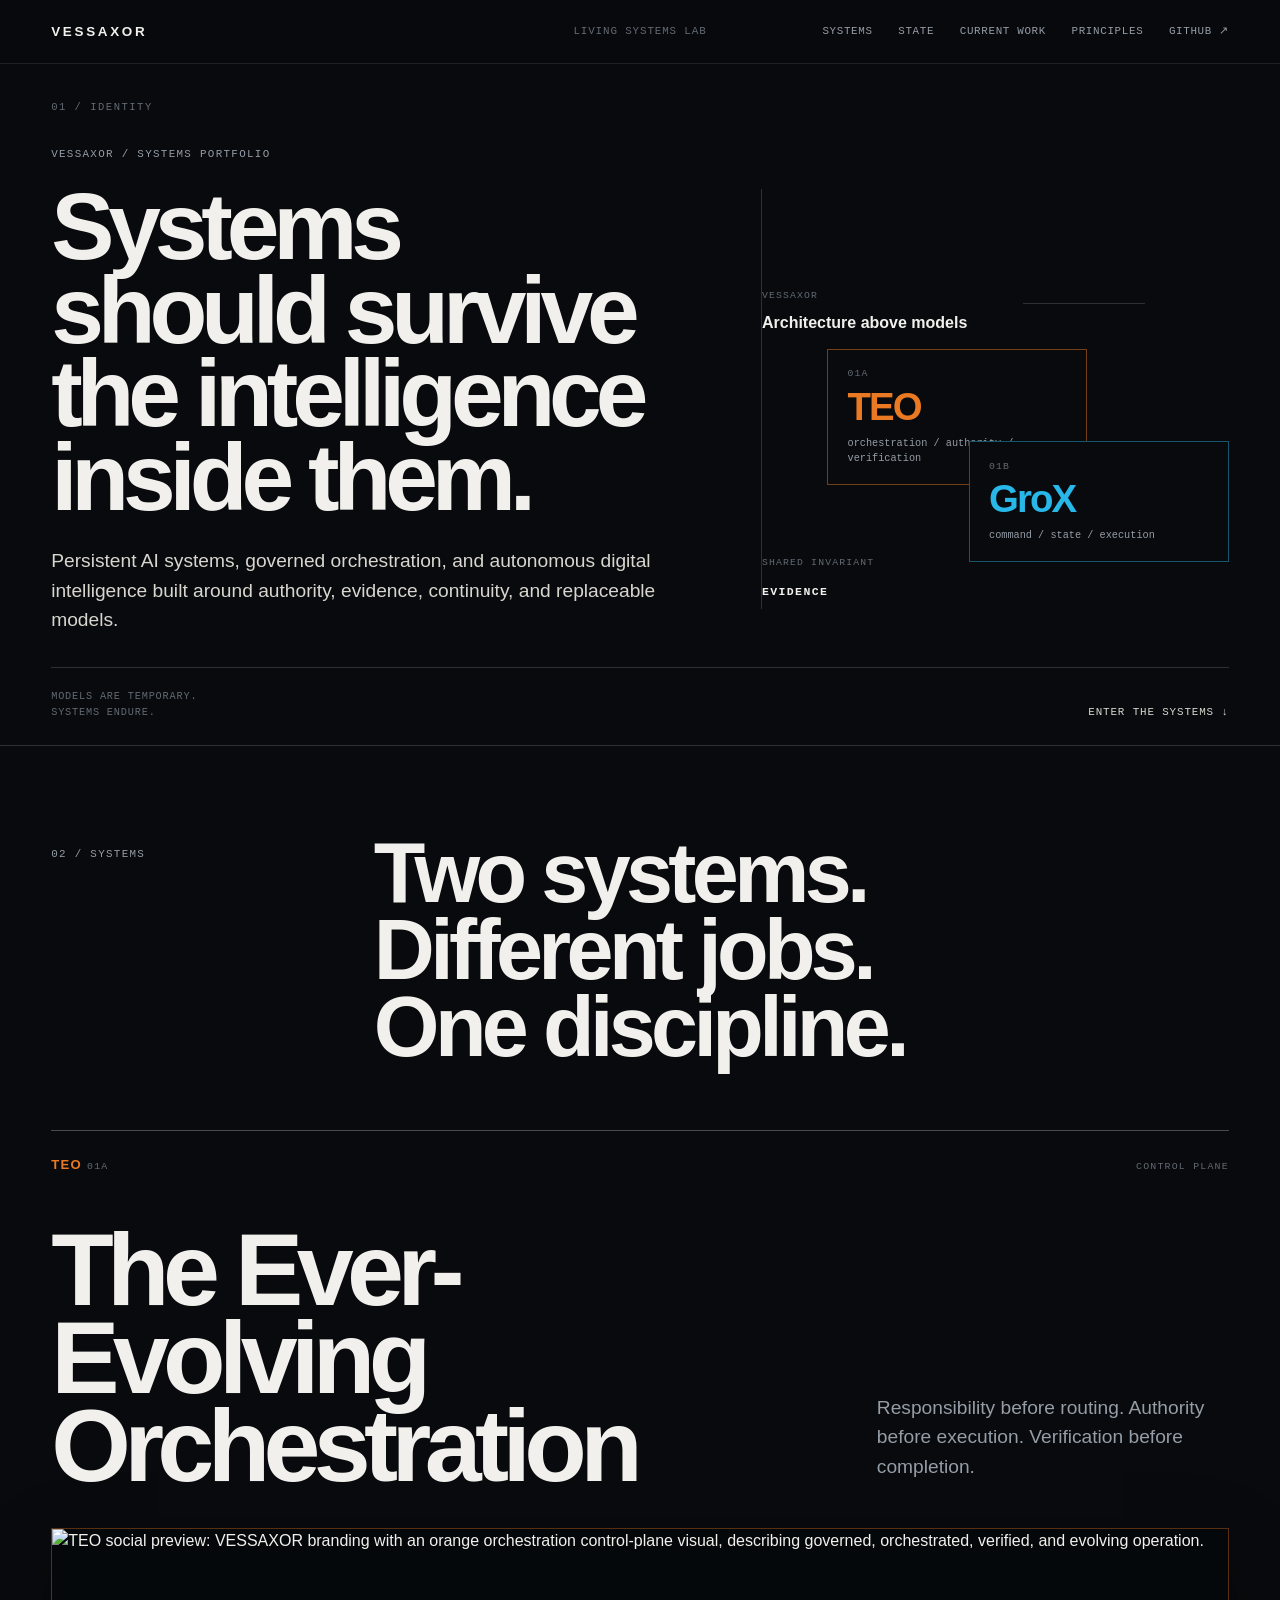
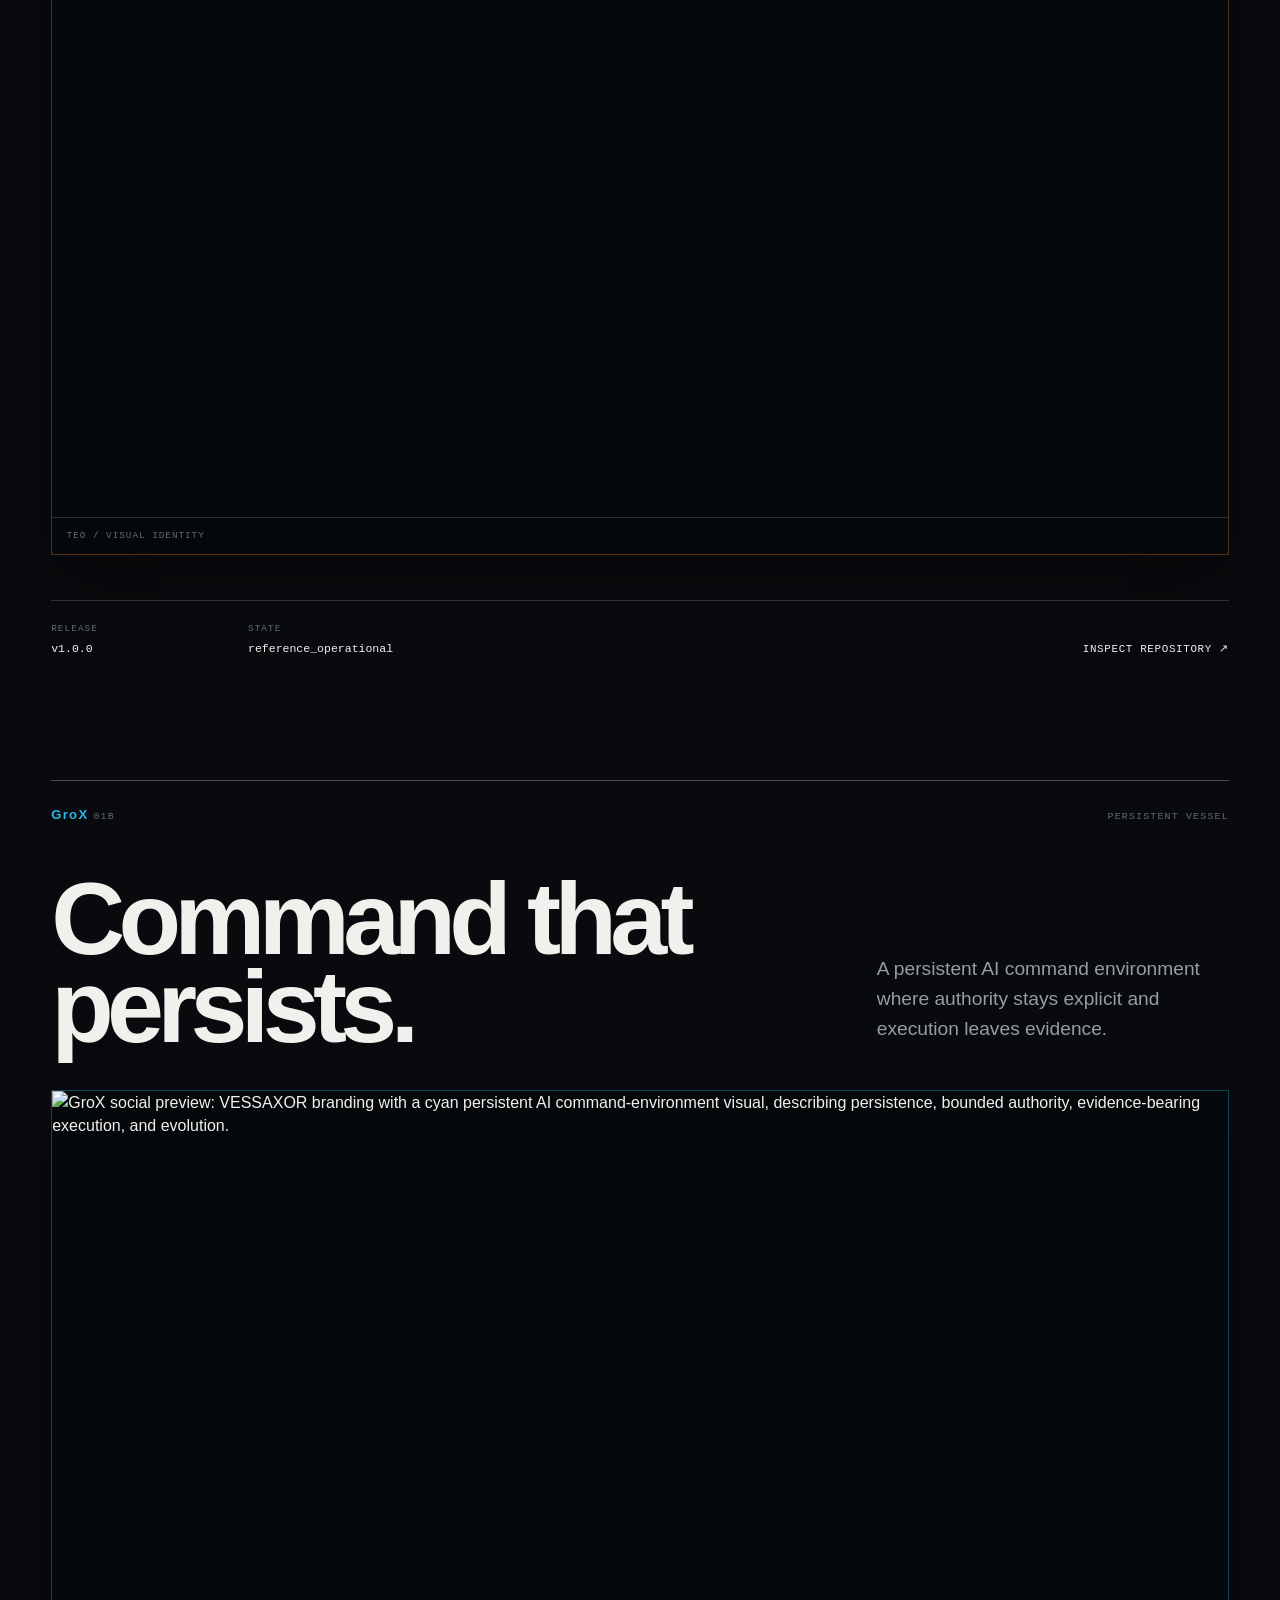
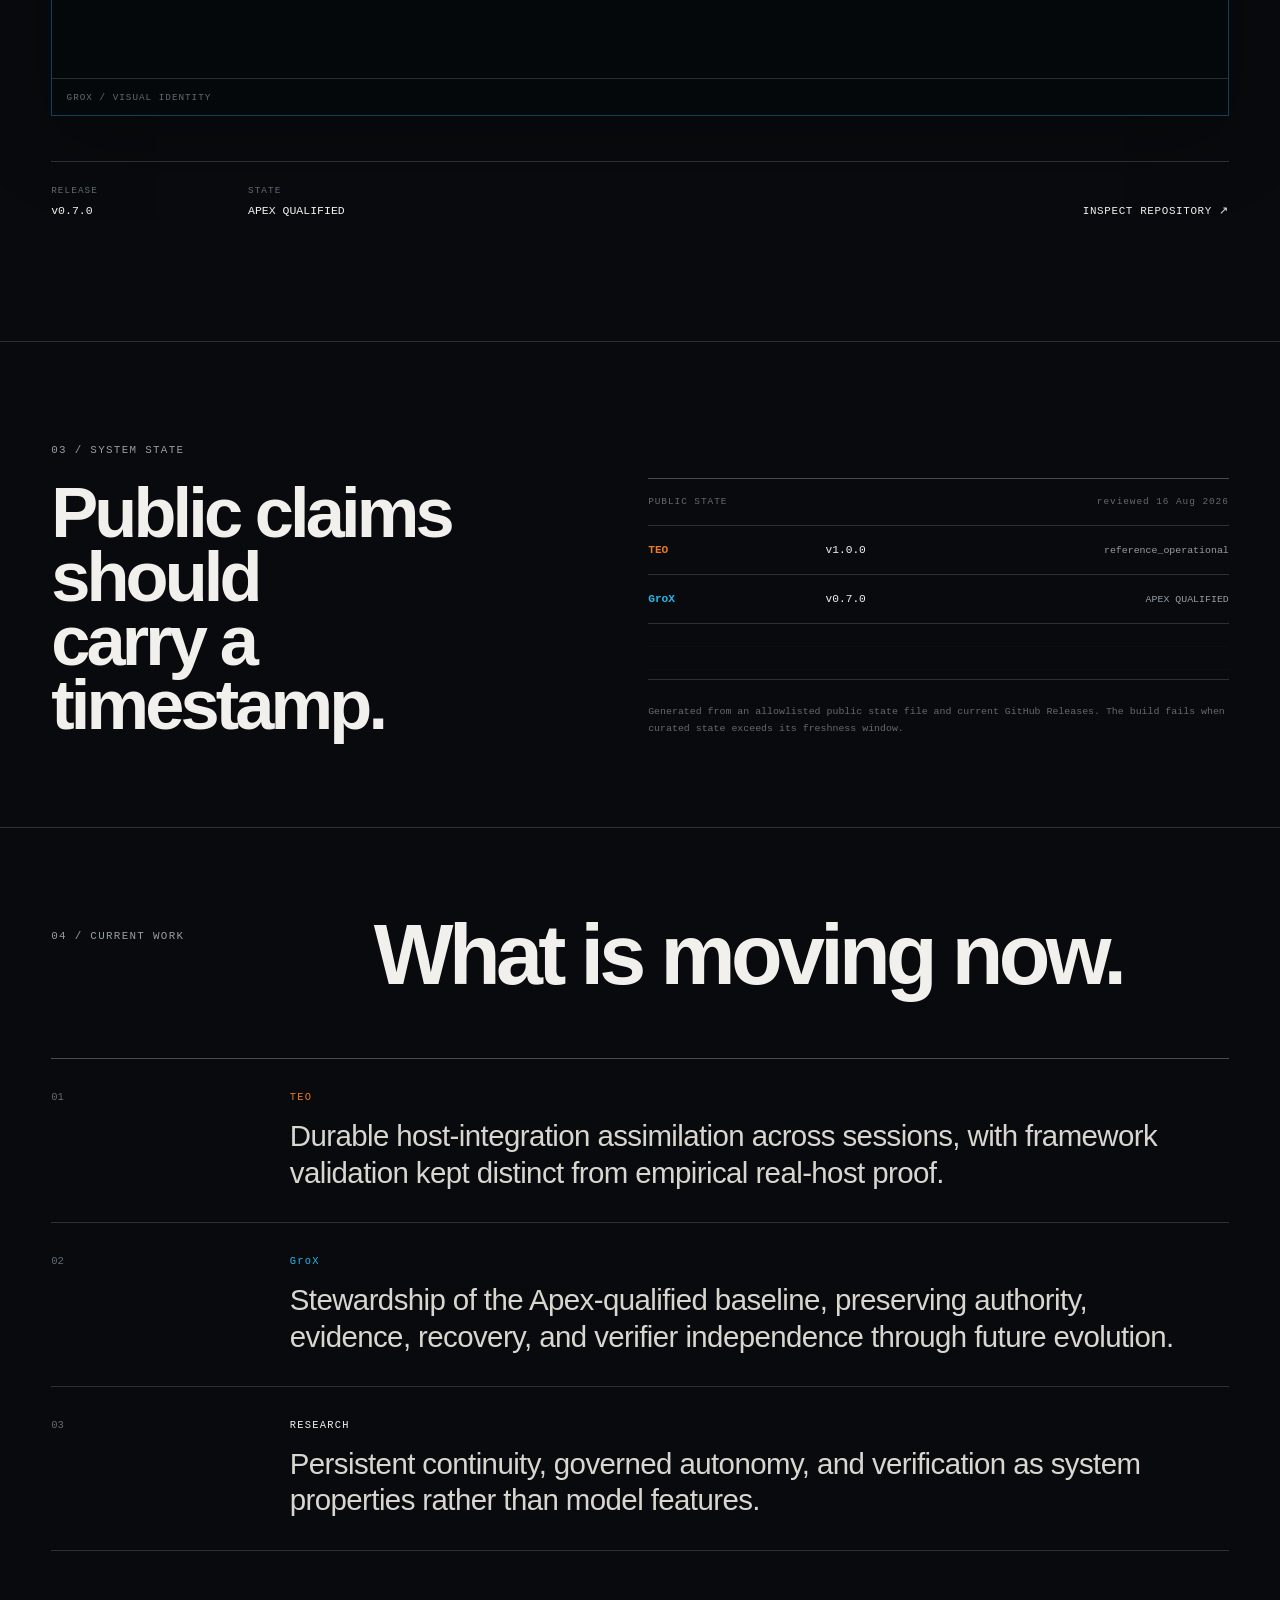
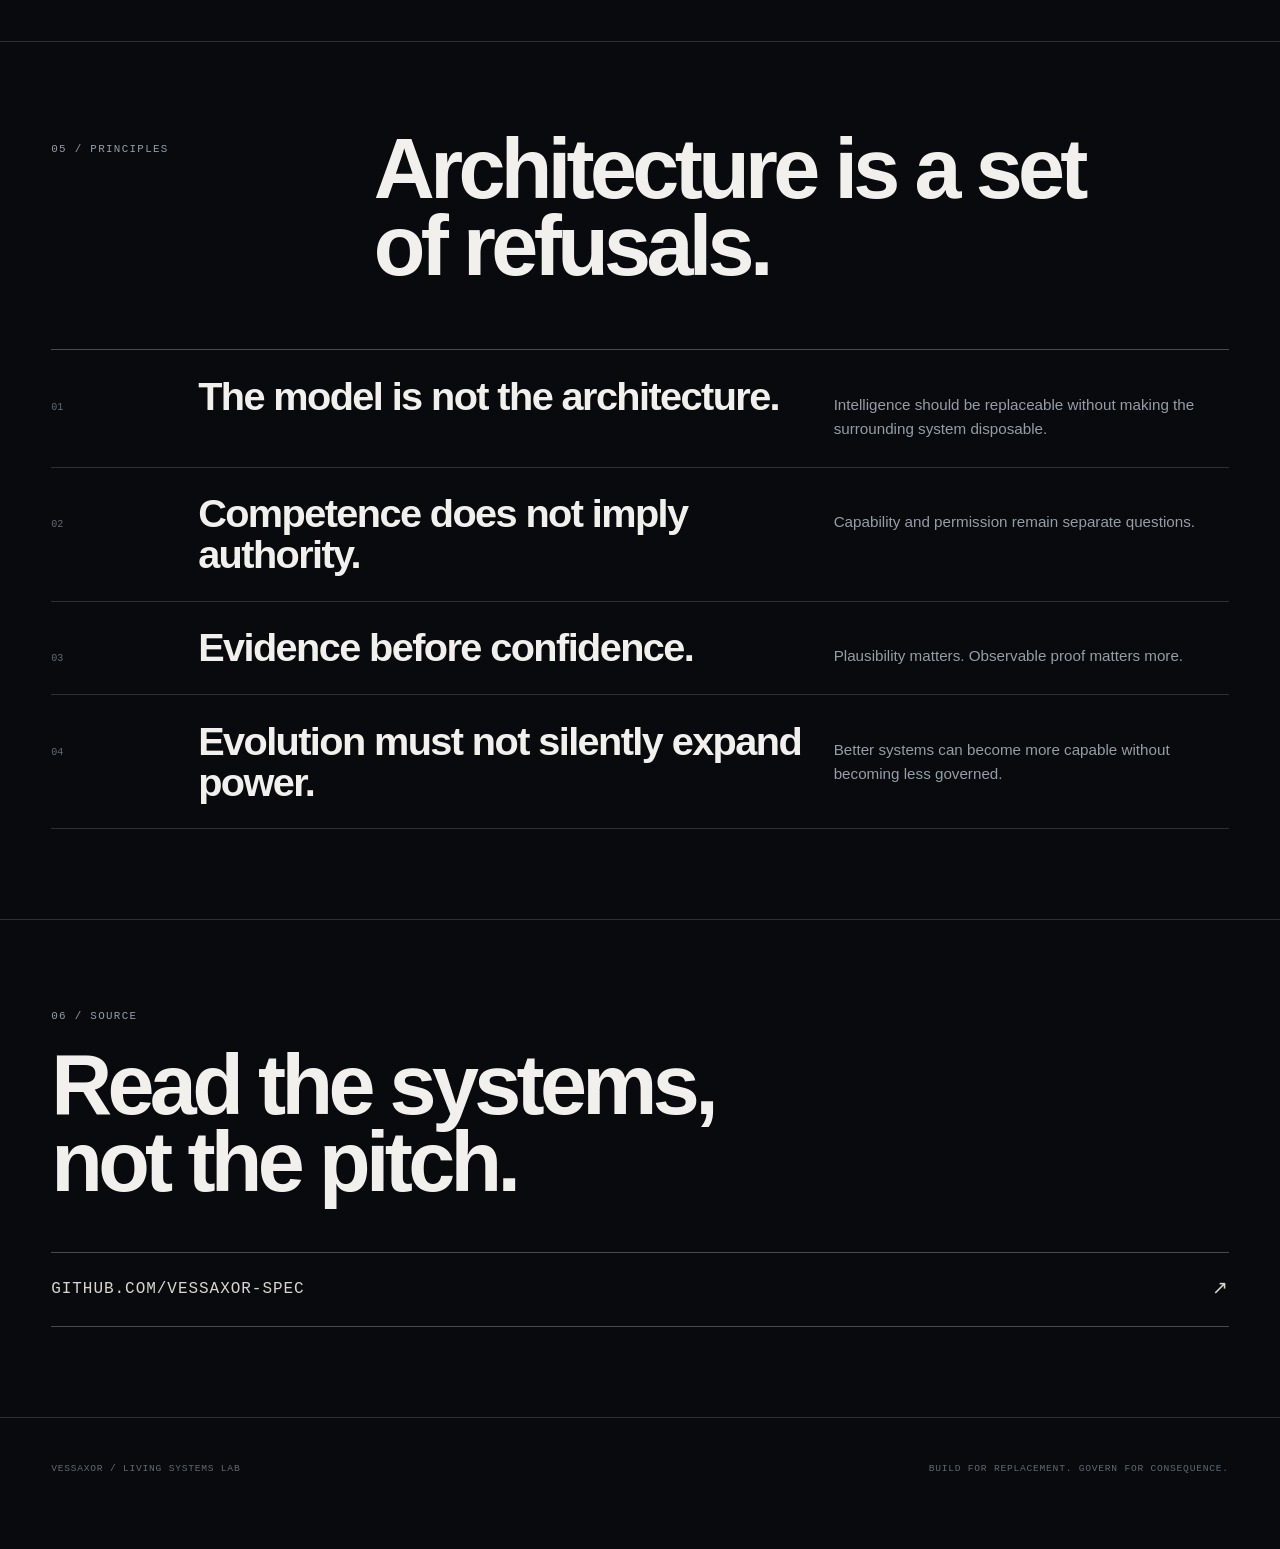
==== index.html @ 7623db77 "Use canonical TEO and GroX artwork" ====
<!doctype html>
<html lang="en">
<head>
  <meta charset="utf-8" />
  <meta name="viewport" content="width=device-width, initial-scale=1" />
  <meta name="theme-color" content="#080a0d" />
  <meta name="description" content="VESSAXOR builds persistent AI systems, governed orchestration, and autonomous digital intelligence." />
  <title>VESSAXOR — Living Systems Lab</title>
  <link rel="stylesheet" href="./styles.css" />
  <style>
    .flagship-art {
      margin: clamp(1.5rem, 3vw, 2.5rem) 0 clamp(1.75rem, 3.5vw, 3rem);
      overflow: hidden;
      border: 1px solid var(--line-strong);
      background: #05080a;
      box-shadow: 0 24px 70px rgba(0,0,0,.28);
    }
    .flagship-art-teo { border-color: rgba(233,121,34,.36); }
    .flagship-art-grox { border-color: rgba(40,183,233,.34); }
    .flagship-art img {
      display: block;
      width: 100%;
      height: auto;
      aspect-ratio: 2 / 1;
      object-fit: cover;
    }
    .flagship-art figcaption {
      padding: .7rem .9rem;
      border-top: 1px solid var(--line);
      color: var(--faint);
      font-family: var(--mono);
      font-size: .58rem;
      letter-spacing: .11em;
      text-transform: uppercase;
    }
  </style>
</head>
<body>
  <a class="skip-link" href="#main">Skip to content</a>

  <header class="site-header" aria-label="Primary navigation">
    <a class="wordmark" href="#top" aria-label="VESSAXOR home">VESSAXOR</a>
    <p class="header-note">Living Systems Lab</p>
    <button class="menu-toggle" type="button" aria-expanded="false" aria-controls="site-nav">Menu</button>
    <nav id="site-nav" class="site-nav" aria-label="Site navigation">
      <a href="#systems">Systems</a>
      <a href="#state">State</a>
      <a href="#work">Current work</a>
      <a href="#principles">Principles</a>
      <a href="https://github.com/vessaxor-spec">GitHub ↗</a>
    </nav>
  </header>

  <main id="main">
    <section class="hero" id="top" aria-labelledby="hero-title">
      <div class="hero-index" aria-hidden="true">01 / IDENTITY</div>
      <div class="hero-copy">
        <p class="kicker">VESSAXOR / SYSTEMS PORTFOLIO</p>
        <h1 id="hero-title">Systems should survive<br />the intelligence<br />inside them.</h1>
        <p class="hero-deck">Persistent AI systems, governed orchestration, and autonomous digital intelligence built around authority, evidence, continuity, and replaceable models.</p>
      </div>

      <div class="system-map" aria-label="VESSAXOR architecture map">
        <div class="map-axis map-axis-top" aria-hidden="true"></div>
        <div class="map-axis map-axis-middle" aria-hidden="true"></div>
        <div class="map-core">
          <span class="map-label">VESSAXOR</span>
          <strong>Architecture above models</strong>
        </div>
        <a class="map-node map-node-teo" href="#teo">
          <span>01A</span>
          <strong>TEO</strong>
          <small>orchestration / authority / verification</small>
        </a>
        <a class="map-node map-node-grox" href="#grox">
          <span>01B</span>
          <strong>GroX</strong>
          <small>command / state / execution</small>
        </a>
        <div class="map-evidence">
          <span>shared invariant</span>
          <strong>EVIDENCE</strong>
        </div>
      </div>

      <div class="hero-foot">
        <p>Models are temporary.<br />Systems endure.</p>
        <a href="#systems">Enter the systems ↓</a>
      </div>
    </section>

    <section class="systems" id="systems" aria-labelledby="systems-title">
      <header class="section-intro">
        <p class="section-number">02 / SYSTEMS</p>
        <h2 id="systems-title">Two systems.<br />Different jobs.<br />One discipline.</h2>
      </header>

      <article class="system-spread system-spread-teo" id="teo">
        <div class="spread-head">
          <p class="system-id">TEO <span>01A</span></p>
          <p class="system-role">CONTROL PLANE</p>
        </div>
        <div class="spread-title">
          <h3>The Ever-Evolving<br />Orchestration</h3>
          <p>Responsibility before routing. Authority before execution. Verification before completion.</p>
        </div>
        <figure class="flagship-art flagship-art-teo" aria-labelledby="teo-art-caption">
          <img src="./assets/visuals/teo-social-preview.webp"
               alt="TEO social preview: VESSAXOR branding with an orange orchestration control-plane visual, describing governed, orchestrated, verified, and evolving operation."
               width="1280" height="640" loading="lazy" decoding="async" />
          <figcaption id="teo-art-caption">TEO / visual identity</figcaption>
        </figure>
        <footer class="spread-foot">
          <dl class="system-state-line">
            <div><dt>Release</dt><dd id="teo-release">—</dd></div>
            <div><dt>State</dt><dd id="teo-status">—</dd></div>
          </dl>
          <a href="https://github.com/vessaxor-spec/The-ever-evolving-orchestration-">Inspect repository ↗</a>
        </footer>
      </article>

      <article class="system-spread system-spread-grox" id="grox">
        <div class="spread-head">
          <p class="system-id">GroX <span>01B</span></p>
          <p class="system-role">PERSISTENT VESSEL</p>
        </div>
        <div class="spread-title">
          <h3>Command that<br />persists.</h3>
          <p>A persistent AI command environment where authority stays explicit and execution leaves evidence.</p>
        </div>
        <figure class="flagship-art flagship-art-grox" aria-labelledby="grox-art-caption">
          <img src="./assets/visuals/grox-social-preview.webp"
               alt="GroX social preview: VESSAXOR branding with a cyan persistent AI command-environment visual, describing persistence, bounded authority, evidence-bearing execution, and evolution."
               width="1280" height="640" loading="lazy" decoding="async" />
          <figcaption id="grox-art-caption">GroX / visual identity</figcaption>
        </figure>
        <footer class="spread-foot">
          <dl class="system-state-line">
            <div><dt>Release</dt><dd id="grox-release">—</dd></div>
            <div><dt>State</dt><dd id="grox-status">—</dd></div>
          </dl>
          <a href="https://github.com/vessaxor-spec/GroX">Inspect repository ↗</a>
        </footer>
      </article>
    </section>

    <section class="state" id="state" aria-labelledby="state-title">
      <div class="state-heading">
        <p class="section-number">03 / SYSTEM STATE</p>
        <h2 id="state-title">Public claims should<br />carry a timestamp.</h2>
      </div>
      <div class="state-console" role="group" aria-label="Current public portfolio state">
        <div class="console-topline"><span>PUBLIC STATE</span><span id="reviewed-at">reviewed —</span></div>
        <div class="console-row console-row-teo"><span>TEO</span><strong id="state-teo-release">—</strong><em id="state-teo-status">—</em></div>
        <div class="console-row console-row-grox"><span>GroX</span><strong id="state-grox-release">—</strong><em id="state-grox-status">—</em></div>
        <div class="console-rule"></div>
        <p>Generated from an allowlisted public state file and current GitHub Releases. The build fails when curated state exceeds its freshness window.</p>
      </div>
    </section>

    <section class="current-work" id="work" aria-labelledby="work-title">
      <header class="work-heading">
        <p class="section-number">04 / CURRENT WORK</p>
        <h2 id="work-title">What is moving now.</h2>
      </header>
      <ol class="work-streams">
        <li>
          <span class="stream-index">01</span>
          <div><p class="stream-label stream-label-teo">TEO</p><p id="teo-focus">Loading current public focus…</p></div>
        </li>
        <li>
          <span class="stream-index">02</span>
          <div><p class="stream-label stream-label-grox">GroX</p><p id="grox-focus">Loading current public focus…</p></div>
        </li>
        <li>
          <span class="stream-index">03</span>
          <div><p class="stream-label">RESEARCH</p><p id="research-focus">Loading current public focus…</p></div>
        </li>
      </ol>
    </section>

    <section class="principles" id="principles" aria-labelledby="principles-title">
      <header class="principles-heading">
        <p class="section-number">05 / PRINCIPLES</p>
        <h2 id="principles-title">Architecture is a set<br />of refusals.</h2>
      </header>
      <div class="principles-list">
        <article><span>01</span><h3>The model is not the architecture.</h3><p>Intelligence should be replaceable without making the surrounding system disposable.</p></article>
        <article><span>02</span><h3>Competence does not imply authority.</h3><p>Capability and permission remain separate questions.</p></article>
        <article><span>03</span><h3>Evidence before confidence.</h3><p>Plausibility matters. Observable proof matters more.</p></article>
        <article><span>04</span><h3>Evolution must not silently expand power.</h3><p>Better systems can become more capable without becoming less governed.</p></article>
      </div>
    </section>

    <section class="github-exit" aria-labelledby="github-title">
      <p class="section-number">06 / SOURCE</p>
      <h2 id="github-title">Read the systems,<br />not the pitch.</h2>
      <a class="source-link" href="https://github.com/vessaxor-spec">github.com/vessaxor-spec <span>↗</span></a>
    </section>
  </main>

  <footer class="site-footer">
    <p>VESSAXOR / LIVING SYSTEMS LAB</p>
    <p>Build for replacement. Govern for consequence.</p>
  </footer>

  <script src="./app.js" defer></script>
</body>
</html>
---- styles.css ----
:root {
  color-scheme: dark;
  --bg: #080a0d;
  --surface: #0c0f13;
  --surface-raised: #11151a;
  --ink: #f1f0ec;
  --muted: #959da7;
  --faint: #626a73;
  --line: rgba(241, 240, 236, 0.16);
  --line-strong: rgba(241, 240, 236, 0.28);
  --orange: #c86218;
  --orange-bright: #e97922;
  --cyan: #1298c5;
  --cyan-bright: #28b7e9;
  --paper: #d8d6cf;
  --max: 1320px;
  --gutter: clamp(1.25rem, 4vw, 4.5rem);
  --mono: ui-monospace, "SFMono-Regular", Menlo, Consolas, monospace;
  --sans: Arial, "Helvetica Neue", Helvetica, sans-serif;
}

* { box-sizing: border-box; }
html { scroll-behavior: smooth; background: var(--bg); }
body { margin: 0; color: var(--ink); background: var(--bg); font-family: var(--sans); font-size: 16px; line-height: 1.45; }
a { color: inherit; }
button, a { -webkit-tap-highlight-color: transparent; }
::selection { color: var(--bg); background: var(--paper); }
.skip-link { position: fixed; top: .75rem; left: .75rem; z-index: 200; transform: translateY(-180%); padding: .65rem .8rem; background: var(--ink); color: var(--bg); font-family: var(--mono); font-size: .75rem; text-decoration: none; }
.skip-link:focus { transform: none; }

.site-header { position: fixed; z-index: 100; top: 0; left: 0; right: 0; display: grid; grid-template-columns: 1fr auto 1fr; align-items: center; min-height: 64px; padding: 0 var(--gutter); border-bottom: 1px solid rgba(241,240,236,.1); background: rgba(8,10,13,.88); backdrop-filter: blur(18px); }
.wordmark { justify-self: start; text-decoration: none; font-weight: 900; font-size: .84rem; letter-spacing: .2em; }
.header-note { margin: 0; color: var(--faint); font-family: var(--mono); font-size: .68rem; letter-spacing: .08em; text-transform: uppercase; }
.site-nav { justify-self: end; display: flex; align-items: center; gap: clamp(.8rem, 2vw, 1.8rem); }
.site-nav a { color: var(--muted); text-decoration: none; font-family: var(--mono); font-size: .68rem; letter-spacing: .06em; text-transform: uppercase; transition: color 160ms ease; }
.site-nav a:hover, .site-nav a:focus-visible { color: var(--ink); }
.menu-toggle { display: none; }

.hero { min-height: 80svh; max-width: 1600px; margin: 0 auto; padding: clamp(6.25rem, 10vh, 7.75rem) var(--gutter) 1.5rem; display: grid; grid-template-columns: minmax(0, 1.15fr) minmax(380px, .85fr); grid-template-rows: auto 1fr auto; column-gap: clamp(2.5rem, 6vw, 6.5rem); border-bottom: 1px solid var(--line); }
.hero-index { grid-column: 1 / -1; align-self: start; padding-bottom: 1rem; color: var(--faint); font-family: var(--mono); font-size: .66rem; letter-spacing: .14em; }
.hero-copy { align-self: center; padding: 1rem 0 2rem; }
.kicker, .section-number { margin: 0 0 1.4rem; color: var(--muted); font-family: var(--mono); font-size: .68rem; letter-spacing: .12em; text-transform: uppercase; }
.hero h1 { margin: 0; max-width: 930px; font-size: clamp(3.85rem, 7.4vw, 8.2rem); font-weight: 700; line-height: .88; letter-spacing: -.065em; text-wrap: balance; }
.hero-deck { max-width: 700px; margin: clamp(1.4rem, 3vh, 2.4rem) 0 0; color: var(--paper); font-size: clamp(1.05rem, 1.5vw, 1.35rem); line-height: 1.55; }

.system-map { position: relative; align-self: center; min-height: 420px; border-left: 1px solid var(--line); }
.map-axis { position: absolute; height: 1px; background: var(--line); transform-origin: left center; }
.map-axis-top { left: 0; top: 27%; width: 82%; }
.map-axis-middle { left: 18%; top: 70%; width: 82%; }
.map-core, .map-node, .map-evidence { position: absolute; background: var(--bg); }
.map-core { top: 20%; left: 0; width: 56%; padding: 1rem 1.2rem 1.1rem 0; }
.map-core .map-label, .map-evidence span, .map-node span { display: block; margin-bottom: .45rem; color: var(--faint); font-family: var(--mono); font-size: .61rem; letter-spacing: .12em; text-transform: uppercase; }
.map-core strong { font-size: 1rem; font-weight: 600; }
.map-node { width: min(260px, 66%); padding: 1.1rem 1.2rem; border: 1px solid var(--line); text-decoration: none; transition: transform 180ms ease, border-color 180ms ease, background 180ms ease; }
.map-node:hover, .map-node:focus-visible { transform: translateY(-4px); background: var(--surface); }
.map-node strong { display: block; font-size: clamp(1.9rem, 3vw, 3.1rem); line-height: .95; letter-spacing: -.05em; }
.map-node small { display: block; margin-top: .65rem; color: var(--muted); font-family: var(--mono); font-size: .64rem; line-height: 1.5; }
.map-node-teo { top: 38%; left: 14%; border-color: rgba(233,121,34,.48); }
.map-node-teo strong { color: var(--orange-bright); }
.map-node-grox { top: 60%; right: 0; border-color: rgba(40,183,233,.44); }
.map-node-grox strong { color: var(--cyan-bright); }
.map-evidence { left: 0; bottom: 2%; padding: .65rem 1rem 0 0; }
.map-evidence strong { font-family: var(--mono); font-size: .72rem; letter-spacing: .12em; }
.hero-foot { grid-column: 1 / -1; display: flex; justify-content: space-between; align-items: end; padding-top: 1.25rem; border-top: 1px solid var(--line); }
.hero-foot p { margin: 0; color: var(--faint); font-family: var(--mono); font-size: .64rem; line-height: 1.6; letter-spacing: .08em; text-transform: uppercase; }
.hero-foot a { color: var(--paper); font-family: var(--mono); font-size: .68rem; text-decoration: none; text-transform: uppercase; letter-spacing: .08em; }

.systems, .state, .current-work, .principles, .github-exit { max-width: var(--max); margin: 0 auto; padding: clamp(4.25rem, 7vw, 7rem) var(--gutter); border-bottom: 1px solid var(--line); }
.section-intro, .state-heading, .work-heading, .principles-heading { display: grid; grid-template-columns: minmax(160px, .34fr) minmax(0, 1fr); gap: 2rem; margin-bottom: clamp(2.75rem, 5vw, 4.5rem); }
.section-intro .section-number, .state-heading .section-number, .work-heading .section-number, .principles-heading .section-number { padding-top: .7rem; }
.section-intro h2, .state h2, .current-work h2, .principles h2, .github-exit h2 { margin: 0; max-width: 950px; font-size: clamp(3rem, 6.6vw, 7rem); font-weight: 650; line-height: .91; letter-spacing: -.055em; text-wrap: balance; }

.system-spread { position: relative; min-height: auto; padding: 1.5rem 0 2rem; border-top: 1px solid var(--line-strong); }
.system-spread + .system-spread { margin-top: clamp(4.5rem, 7vw, 7rem); }
.spread-head { display: flex; justify-content: space-between; gap: 2rem; align-items: baseline; }
.system-id { margin: 0; font-size: .82rem; font-weight: 900; letter-spacing: .1em; }
.system-id span, .system-role { color: var(--faint); font-family: var(--mono); font-size: .62rem; font-weight: 400; letter-spacing: .12em; }
.system-role { margin: 0; }
.system-spread-teo .system-id { color: var(--orange-bright); }
.system-spread-grox .system-id { color: var(--cyan-bright); }
.spread-title { display: grid; grid-template-columns: minmax(0, 1.15fr) minmax(260px, .55fr); align-items: end; gap: clamp(2rem, 7vw, 7rem); margin-top: clamp(2rem, 4vw, 3.5rem); }
.spread-title h3 { margin: 0; font-size: clamp(3.8rem, 8vw, 8.6rem); line-height: .86; letter-spacing: -.065em; font-weight: 650; }
.spread-title p { margin: 0 0 .5rem; color: var(--muted); font-size: clamp(1.05rem, 1.5vw, 1.3rem); line-height: 1.55; }

.architecture-diagram { margin: clamp(3rem, 5vw, 4.5rem) 0 2.5rem; display: grid; grid-template-columns: 1fr auto 1fr auto 1fr auto 1fr; align-items: stretch; }
.diagram-step { min-height: 150px; padding: 1.25rem 1rem; border-top: 1px solid rgba(233,121,34,.62); border-bottom: 1px solid var(--line); }
.diagram-step span { display: block; margin-bottom: 2.8rem; color: var(--orange-bright); font-family: var(--mono); font-size: .64rem; }
.diagram-step strong { display: block; font-size: 1.05rem; }
.diagram-step small { display: block; margin-top: .45rem; color: var(--faint); font-family: var(--mono); font-size: .61rem; line-height: 1.45; }
.diagram-step-emphasis { background: rgba(200,98,24,.11); border-left: 1px solid rgba(233,121,34,.5); border-right: 1px solid rgba(233,121,34,.5); }
.diagram-link { width: clamp(16px, 2.4vw, 42px); align-self: center; height: 1px; background: var(--line-strong); }

.grox-command { margin: clamp(3rem, 5vw, 4.5rem) 0 2.5rem; min-height: 290px; display: grid; grid-template-columns: 1fr auto 1fr auto 1fr auto 1fr; align-items: center; }
.command-level { min-height: 118px; display: flex; flex-direction: column; justify-content: space-between; padding: 1rem; border: 1px solid var(--line); background: var(--surface); }
.command-level span { color: var(--faint); font-family: var(--mono); font-size: .58rem; letter-spacing: .12em; }
.command-level strong { font-size: clamp(1.2rem, 2.2vw, 2.25rem); letter-spacing: -.035em; }
.level-gorxu { border-color: rgba(40,183,233,.62); background: rgba(18,152,197,.1); }
.level-gorxu strong { color: var(--cyan-bright); }
.command-line { width: clamp(22px, 3vw, 52px); height: 1px; background: rgba(40,183,233,.38); }
.spread-foot { display: flex; justify-content: space-between; gap: 2rem; align-items: end; padding-top: 1.35rem; border-top: 1px solid var(--line); }
.spread-foot a { font-family: var(--mono); font-size: .68rem; letter-spacing: .06em; text-decoration: none; text-transform: uppercase; }
.system-spread-teo .spread-foot a:hover, .system-spread-teo .spread-foot a:focus-visible { color: var(--orange-bright); }
.system-spread-grox .spread-foot a:hover, .system-spread-grox .spread-foot a:focus-visible { color: var(--cyan-bright); }
.system-state-line { display: flex; gap: clamp(2rem, 6vw, 6rem); margin: 0; }
.system-state-line div { min-width: 120px; }
.system-state-line dt { color: var(--faint); font-family: var(--mono); font-size: .58rem; letter-spacing: .12em; text-transform: uppercase; }
.system-state-line dd { margin: .35rem 0 0; font-family: var(--mono); font-size: .72rem; }

.state { display: grid; grid-template-columns: .92fr 1.08fr; gap: clamp(3rem, 8vw, 8rem); }
.state-heading { display: block; margin: 0; }
.state-heading h2 { margin-top: 1.25rem; font-size: clamp(3.2rem, 5.5vw, 5.9rem); }
.state-console { align-self: end; border-top: 1px solid var(--line-strong); font-family: var(--mono); }
.console-topline, .console-row { display: grid; grid-template-columns: 1fr 1fr 1.4fr; gap: 1rem; padding: 1rem 0; border-bottom: 1px solid var(--line); align-items: baseline; }
.console-topline { grid-template-columns: 1fr auto; color: var(--faint); font-size: .59rem; letter-spacing: .1em; }
.console-row span { font-size: .7rem; font-weight: 800; }
.console-row strong { font-size: .7rem; font-weight: 500; }
.console-row em { color: var(--muted); font-size: .62rem; font-style: normal; text-align: right; }
.console-row-teo span { color: var(--orange-bright); }
.console-row-grox span { color: var(--cyan-bright); }
.console-rule { height: 3.5rem; border-bottom: 1px solid var(--line); background: repeating-linear-gradient(to bottom, transparent, transparent 22px, rgba(241,240,236,.035) 23px); }
.state-console > p { max-width: 610px; margin: 1.5rem 0 0; color: var(--faint); font-size: .62rem; line-height: 1.65; }

.work-streams { list-style: none; margin: 0; padding: 0; border-top: 1px solid var(--line-strong); }
.work-streams li { display: grid; grid-template-columns: minmax(70px,.22fr) minmax(0,1fr); gap: 2rem; padding: clamp(1.4rem, 2.4vw, 2.25rem) 0; border-bottom: 1px solid var(--line); }
.stream-index { color: var(--faint); font-family: var(--mono); font-size: .66rem; }
.stream-label { margin: 0 0 .8rem; font-family: var(--mono); font-size: .65rem; letter-spacing: .12em; }
.stream-label-teo { color: var(--orange-bright); }
.stream-label-grox { color: var(--cyan-bright); }
.work-streams li div > p:last-child { margin: 0; max-width: 900px; color: var(--paper); font-size: clamp(1.35rem, 2.3vw, 2.4rem); line-height: 1.25; letter-spacing: -.02em; }

.principles-list { counter-reset: principle; border-top: 1px solid var(--line-strong); }
.principles-list article { display: grid; grid-template-columns: minmax(70px,.16fr) minmax(300px,.84fr) minmax(250px,.55fr); gap: 2rem; align-items: baseline; padding: 1.6rem 0; border-bottom: 1px solid var(--line); }
.principles-list article > span { color: var(--faint); font-family: var(--mono); font-size: .63rem; }
.principles-list h3 { margin: 0; font-size: clamp(1.7rem, 3.1vw, 3.4rem); line-height: 1.03; letter-spacing: -.04em; font-weight: 550; }
.principles-list p { margin: 0; color: var(--muted); font-size: .95rem; line-height: 1.6; }

.github-exit { min-height: auto; display: flex; flex-direction: column; justify-content: center; align-items: flex-start; }
.github-exit h2 { margin-bottom: clamp(2rem, 4vw, 3.5rem); }
.source-link { width: 100%; display: flex; justify-content: space-between; align-items: center; padding: 1.4rem 0; border-top: 1px solid var(--line-strong); border-bottom: 1px solid var(--line-strong); color: var(--paper); font-family: var(--mono); font-size: clamp(.8rem, 1.4vw, 1rem); text-decoration: none; text-transform: uppercase; letter-spacing: .06em; transition: color 160ms ease, padding 160ms ease; }
.source-link:hover, .source-link:focus-visible { color: var(--ink); padding-left: .8rem; padding-right: .8rem; }
.source-link span { font-size: 1.2rem; }
.site-footer { max-width: var(--max); margin: 0 auto; padding: 2.2rem var(--gutter) 4rem; display: flex; justify-content: space-between; gap: 2rem; color: var(--faint); font-family: var(--mono); font-size: .6rem; letter-spacing: .08em; text-transform: uppercase; }

.reveal { opacity: 0; transform: translateY(18px); transition: opacity 480ms cubic-bezier(.22,1,.36,1), transform 480ms cubic-bezier(.22,1,.36,1); }
.reveal.is-visible { opacity: 1; transform: none; }

@media (max-width: 980px) {
  .site-header { grid-template-columns: 1fr auto; }
  .header-note { display: none; }
  .menu-toggle { display: block; justify-self: end; border: 0; background: transparent; color: var(--muted); font-family: var(--mono); font-size: .67rem; letter-spacing: .08em; text-transform: uppercase; }
  .site-nav { position: fixed; top: 64px; left: 0; right: 0; display: none; flex-direction: column; align-items: stretch; gap: 0; padding: .6rem var(--gutter) 1.2rem; background: rgba(8,10,13,.98); border-bottom: 1px solid var(--line); }
  .site-nav.is-open { display: flex; }
  .site-nav a { padding: 1rem 0; border-bottom: 1px solid var(--line); }
  .hero { grid-template-columns: 1fr; grid-template-rows: auto auto auto auto; min-height: auto; }
  .hero-copy { padding-bottom: 3rem; }
  .system-map { min-height: 380px; margin-bottom: 2.5rem; }
  .hero-foot { grid-column: 1; }
  .spread-title { grid-template-columns: 1fr; align-items: start; }
  .spread-title p { max-width: 620px; }
  .architecture-diagram, .grox-command { grid-template-columns: 1fr; gap: 0; }
  .diagram-link, .command-line { width: 1px; height: 24px; margin-left: 24px; }
  .diagram-step { min-height: auto; }
  .diagram-step span { margin-bottom: 1.5rem; }
  .command-level { min-height: 100px; }
  .state { grid-template-columns: 1fr; }
  .state-console { margin-top: 2.5rem; }
  .principles-list article { grid-template-columns: 70px 1fr; }
  .principles-list p { grid-column: 2; }
}

@media (max-width: 640px) {
  :root { --gutter: 1.15rem; }
  .hero { padding-top: 6.5rem; }
  .hero h1 { font-size: clamp(3.25rem, 16vw, 5rem); }
  .hero-deck { font-size: 1rem; }
  .system-map { min-height: 350px; border-left: 0; }
  .map-core { width: 78%; }
  .map-node { width: 75%; }
  .map-node-teo { left: 0; }
  .map-node-grox { right: 0; }
  .hero-foot { align-items: start; }
  .hero-foot p { max-width: 45%; }
  .section-intro, .state-heading, .work-heading, .principles-heading { grid-template-columns: 1fr; margin-bottom: 2.75rem; }
  .section-intro h2, .current-work h2, .principles h2, .github-exit h2 { font-size: clamp(2.8rem, 14vw, 4.6rem); }
  .spread-title h3 { font-size: clamp(3.2rem, 15vw, 5.5rem); }
  .spread-foot { align-items: start; flex-direction: column; }
  .system-state-line { width: 100%; justify-content: space-between; gap: 1rem; }
  .console-row { grid-template-columns: .6fr .75fr 1.35fr; }
  .console-row em { font-size: .55rem; }
  .work-streams li { grid-template-columns: 44px 1fr; gap: .8rem; }
  .principles-list article { grid-template-columns: 40px 1fr; gap: .8rem; }
  .principles-list p { grid-column: 2; }
  .site-footer { flex-direction: column; }
}

@media (prefers-reduced-motion: reduce) {
  html { scroll-behavior: auto; }
  *, *::before, *::after { animation-duration: .001ms !important; animation-iteration-count: 1 !important; transition-duration: .001ms !important; scroll-behavior: auto !important; }
  .reveal { opacity: 1; transform: none; }
}
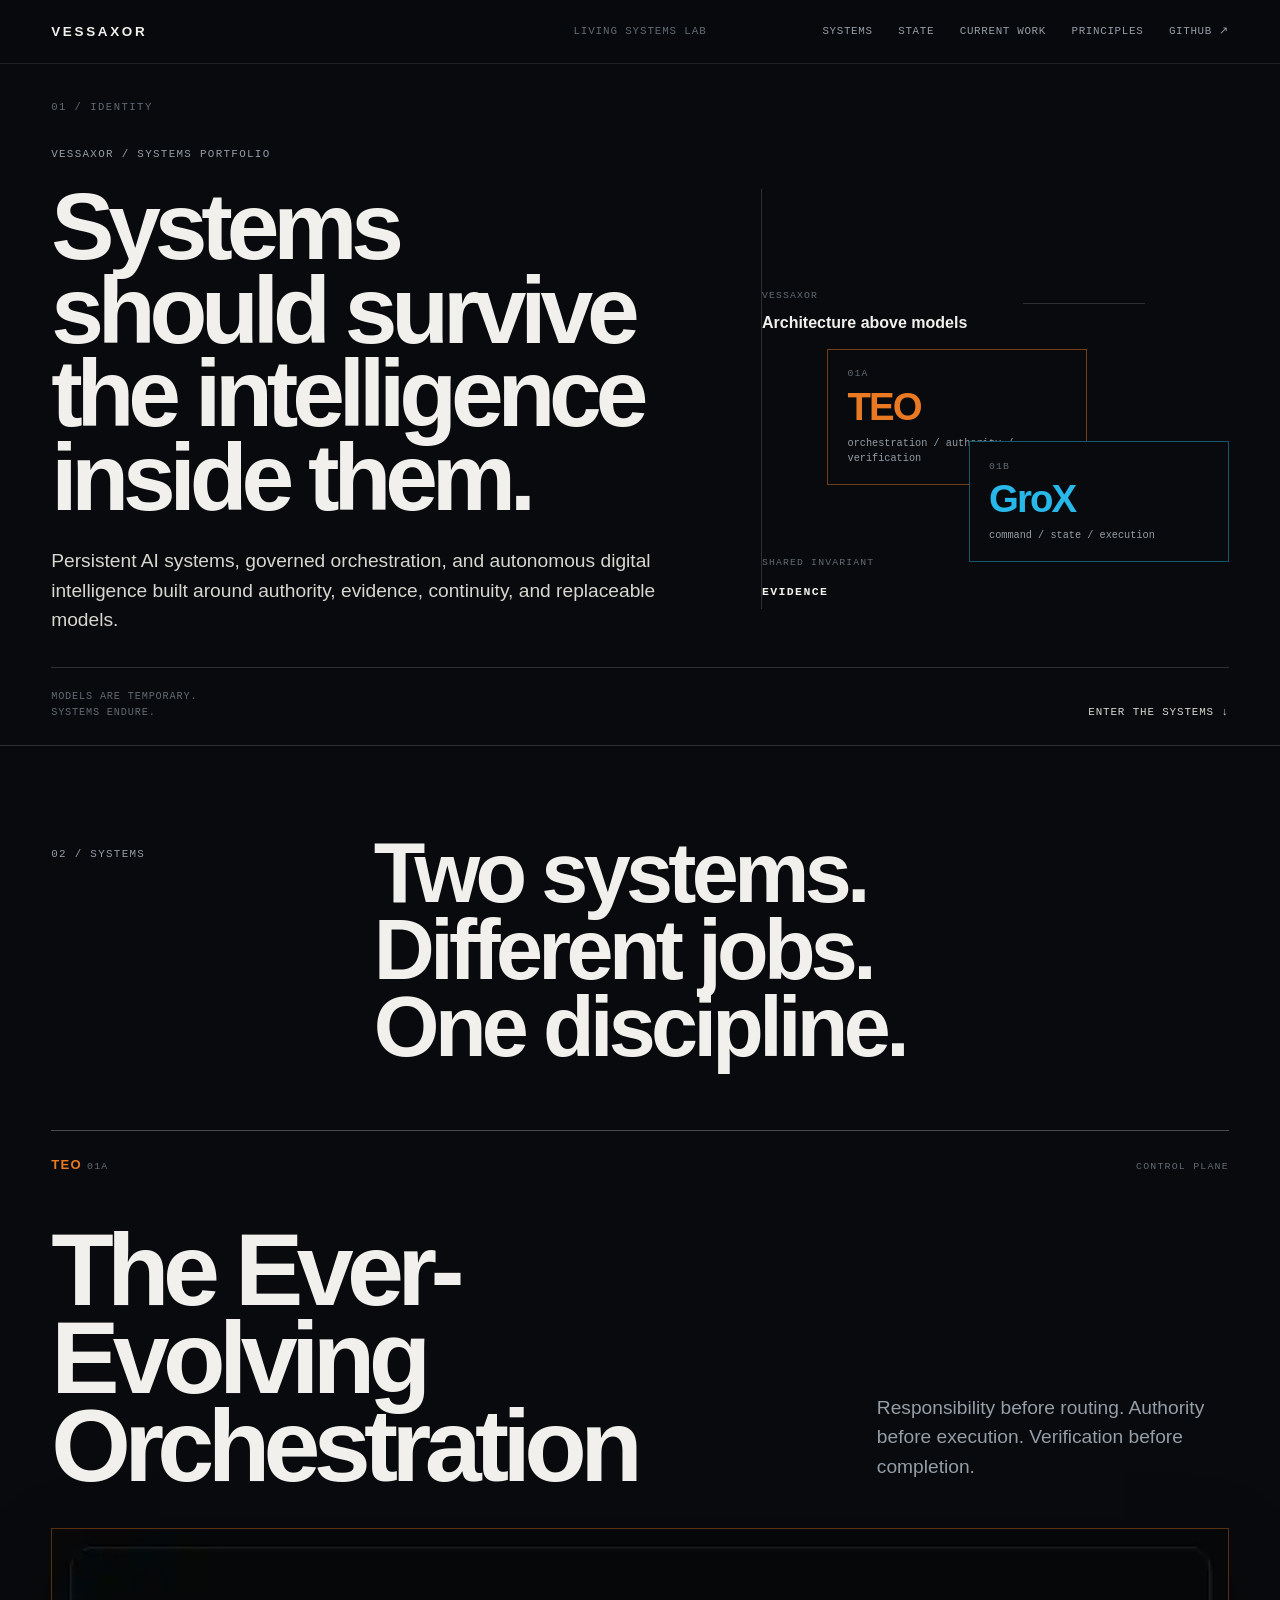
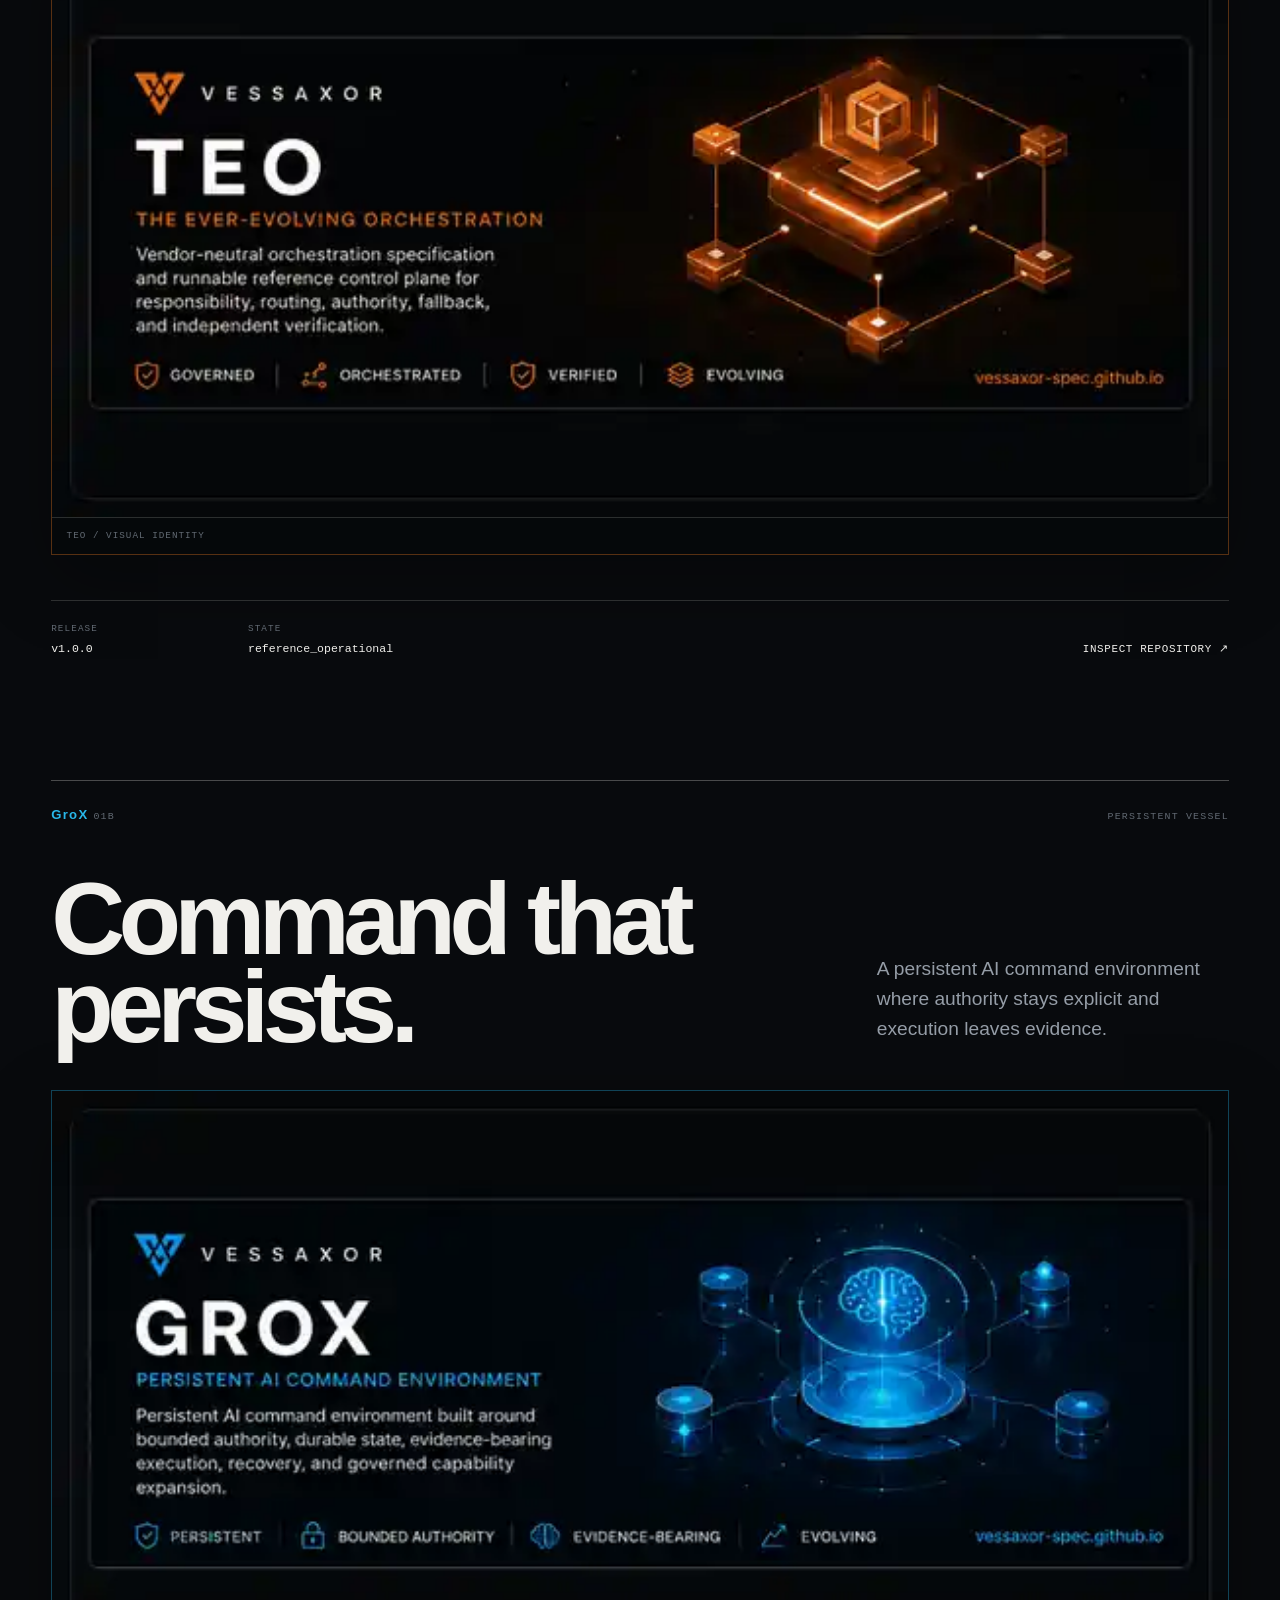
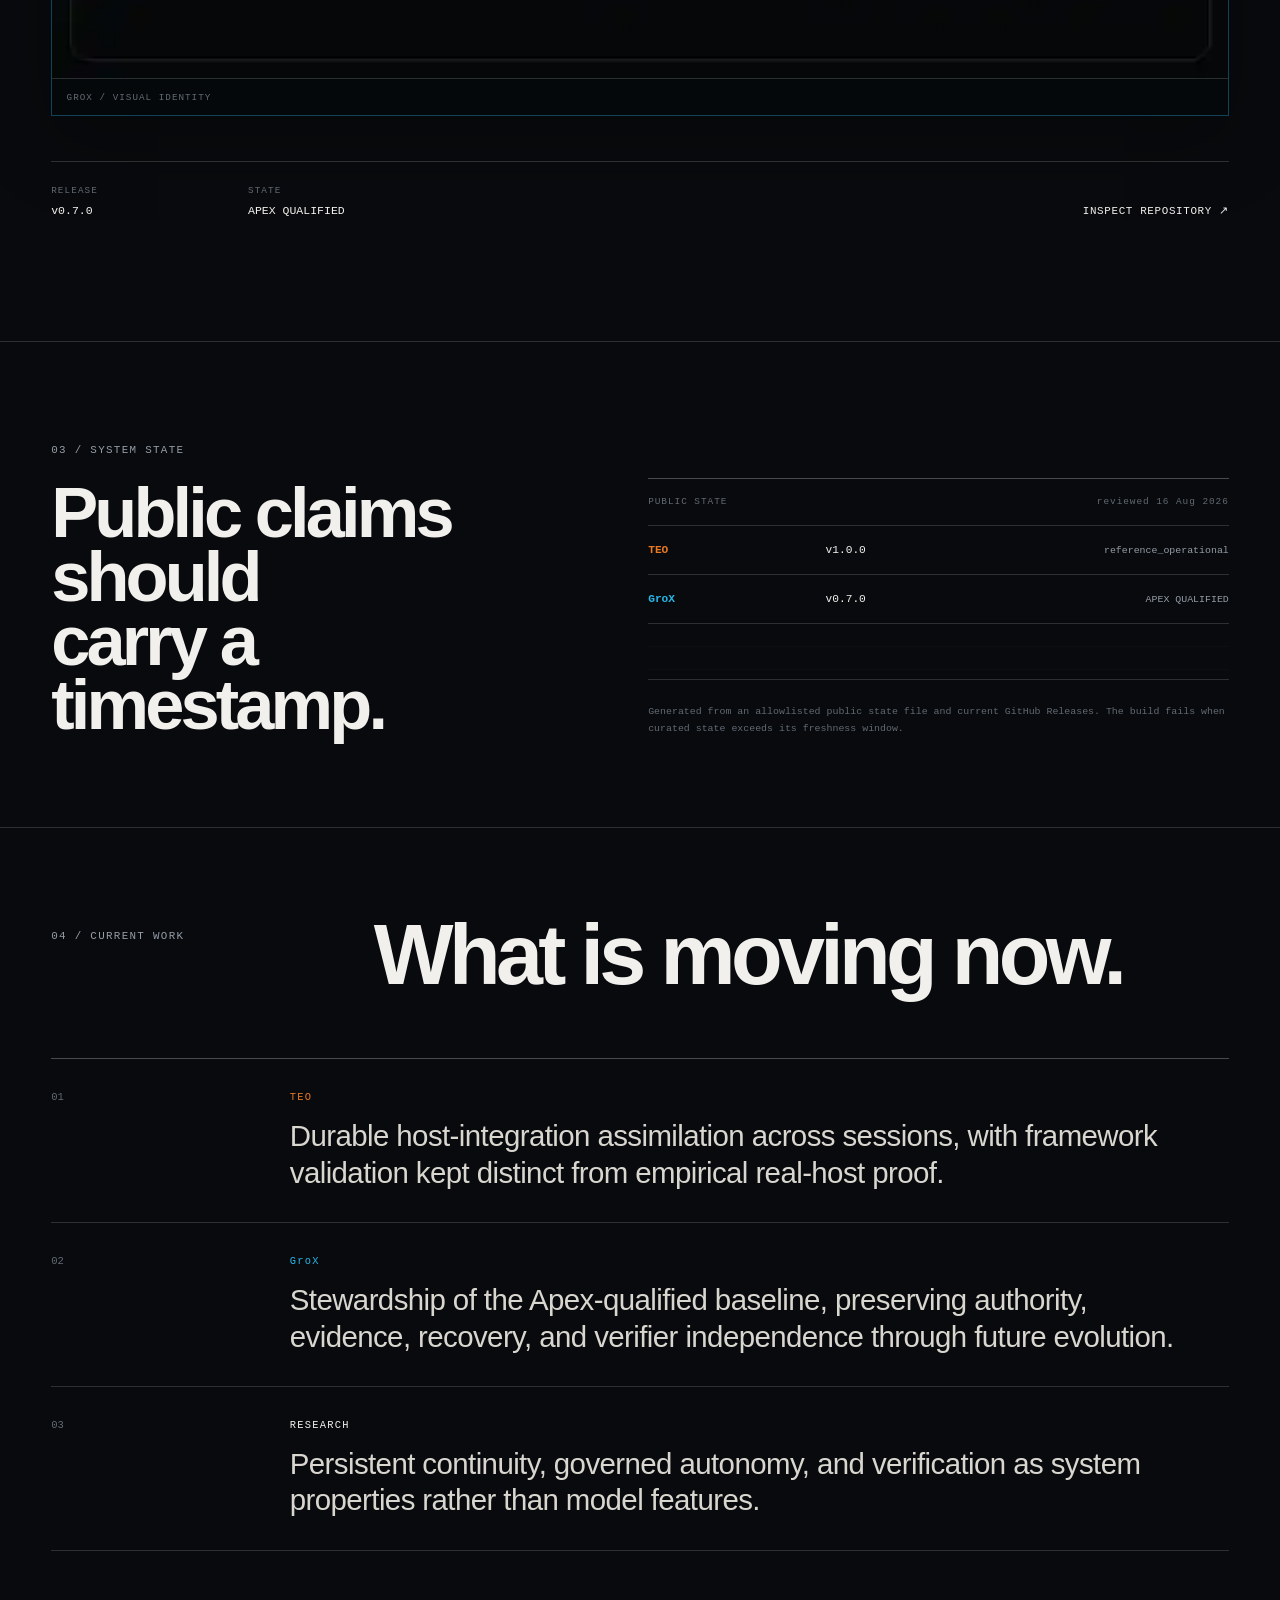
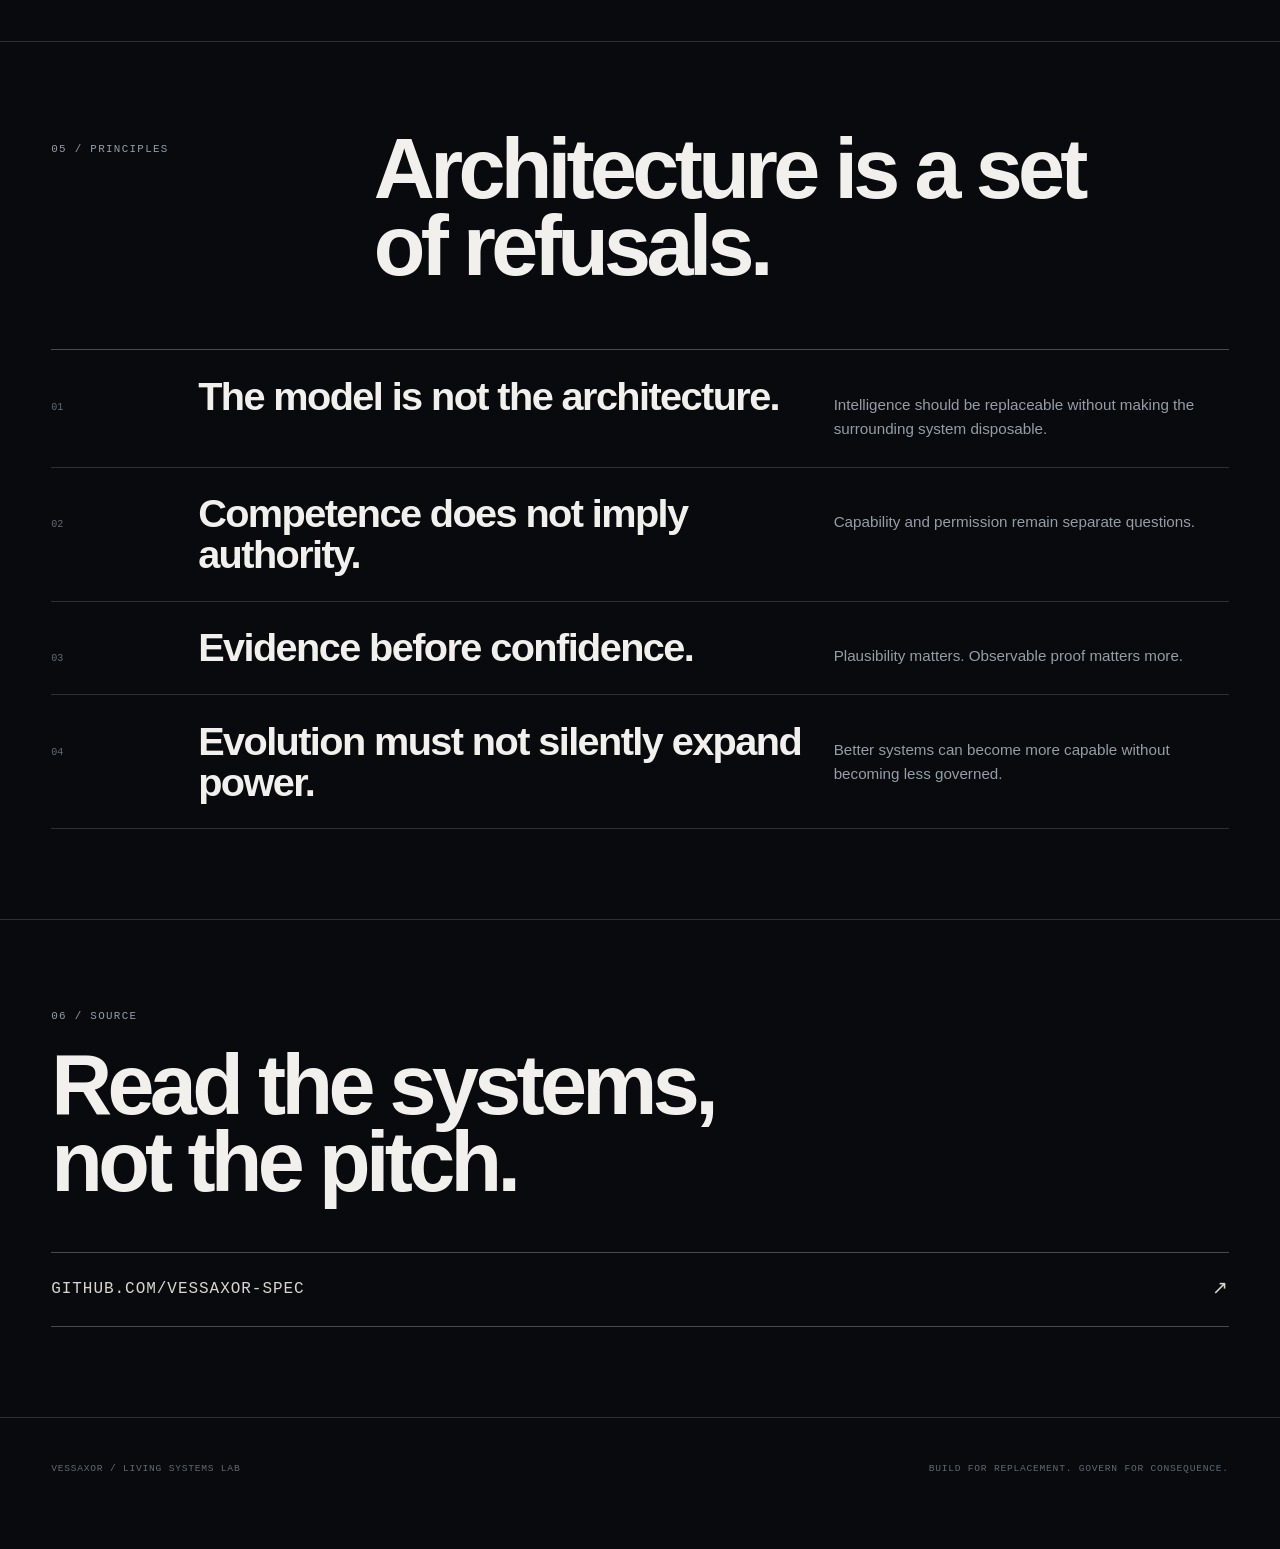
==== commit 1d144500: "Use cache-safe flagship artwork" ====
--- a/index.html
+++ b/index.html
@@ -105,9 +105,9 @@
           <p>Responsibility before routing. Authority before execution. Verification before completion.</p>
         </div>
         <figure class="flagship-art flagship-art-teo" aria-labelledby="teo-art-caption">
-          <img src="./assets/visuals/teo-social-preview.webp"
+          <img src="./assets/visuals/teo-social-preview-v2.webp"
                alt="TEO social preview: VESSAXOR branding with an orange orchestration control-plane visual, describing governed, orchestrated, verified, and evolving operation."
-               width="1280" height="640" loading="lazy" decoding="async" />
+               width="600" height="300" loading="lazy" decoding="async" />
           <figcaption id="teo-art-caption">TEO / visual identity</figcaption>
         </figure>
         <footer class="spread-foot">
@@ -129,9 +129,9 @@
           <p>A persistent AI command environment where authority stays explicit and execution leaves evidence.</p>
         </div>
         <figure class="flagship-art flagship-art-grox" aria-labelledby="grox-art-caption">
-          <img src="./assets/visuals/grox-social-preview.webp"
+          <img src="./assets/visuals/grox-social-preview-v2.webp"
                alt="GroX social preview: VESSAXOR branding with a cyan persistent AI command-environment visual, describing persistence, bounded authority, evidence-bearing execution, and evolution."
-               width="1280" height="640" loading="lazy" decoding="async" />
+               width="600" height="300" loading="lazy" decoding="async" />
           <figcaption id="grox-art-caption">GroX / visual identity</figcaption>
         </figure>
         <footer class="spread-foot">
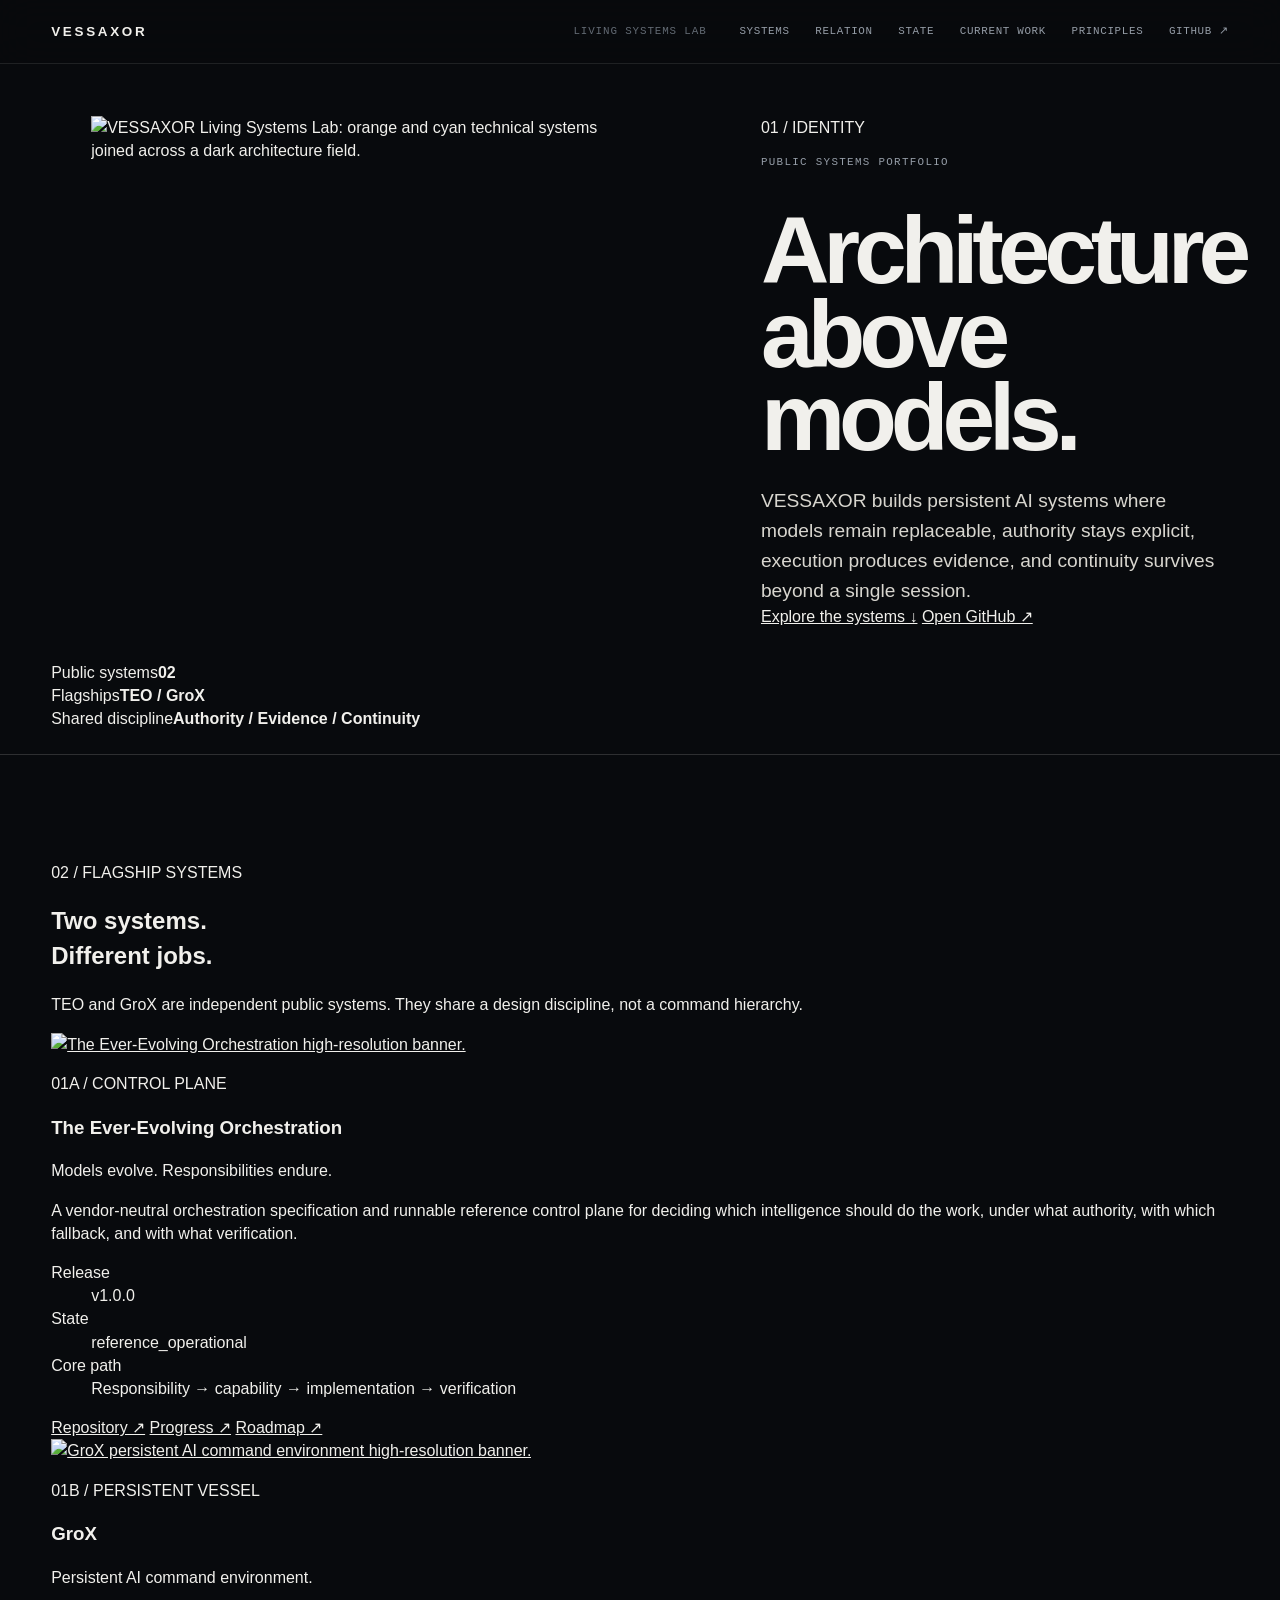
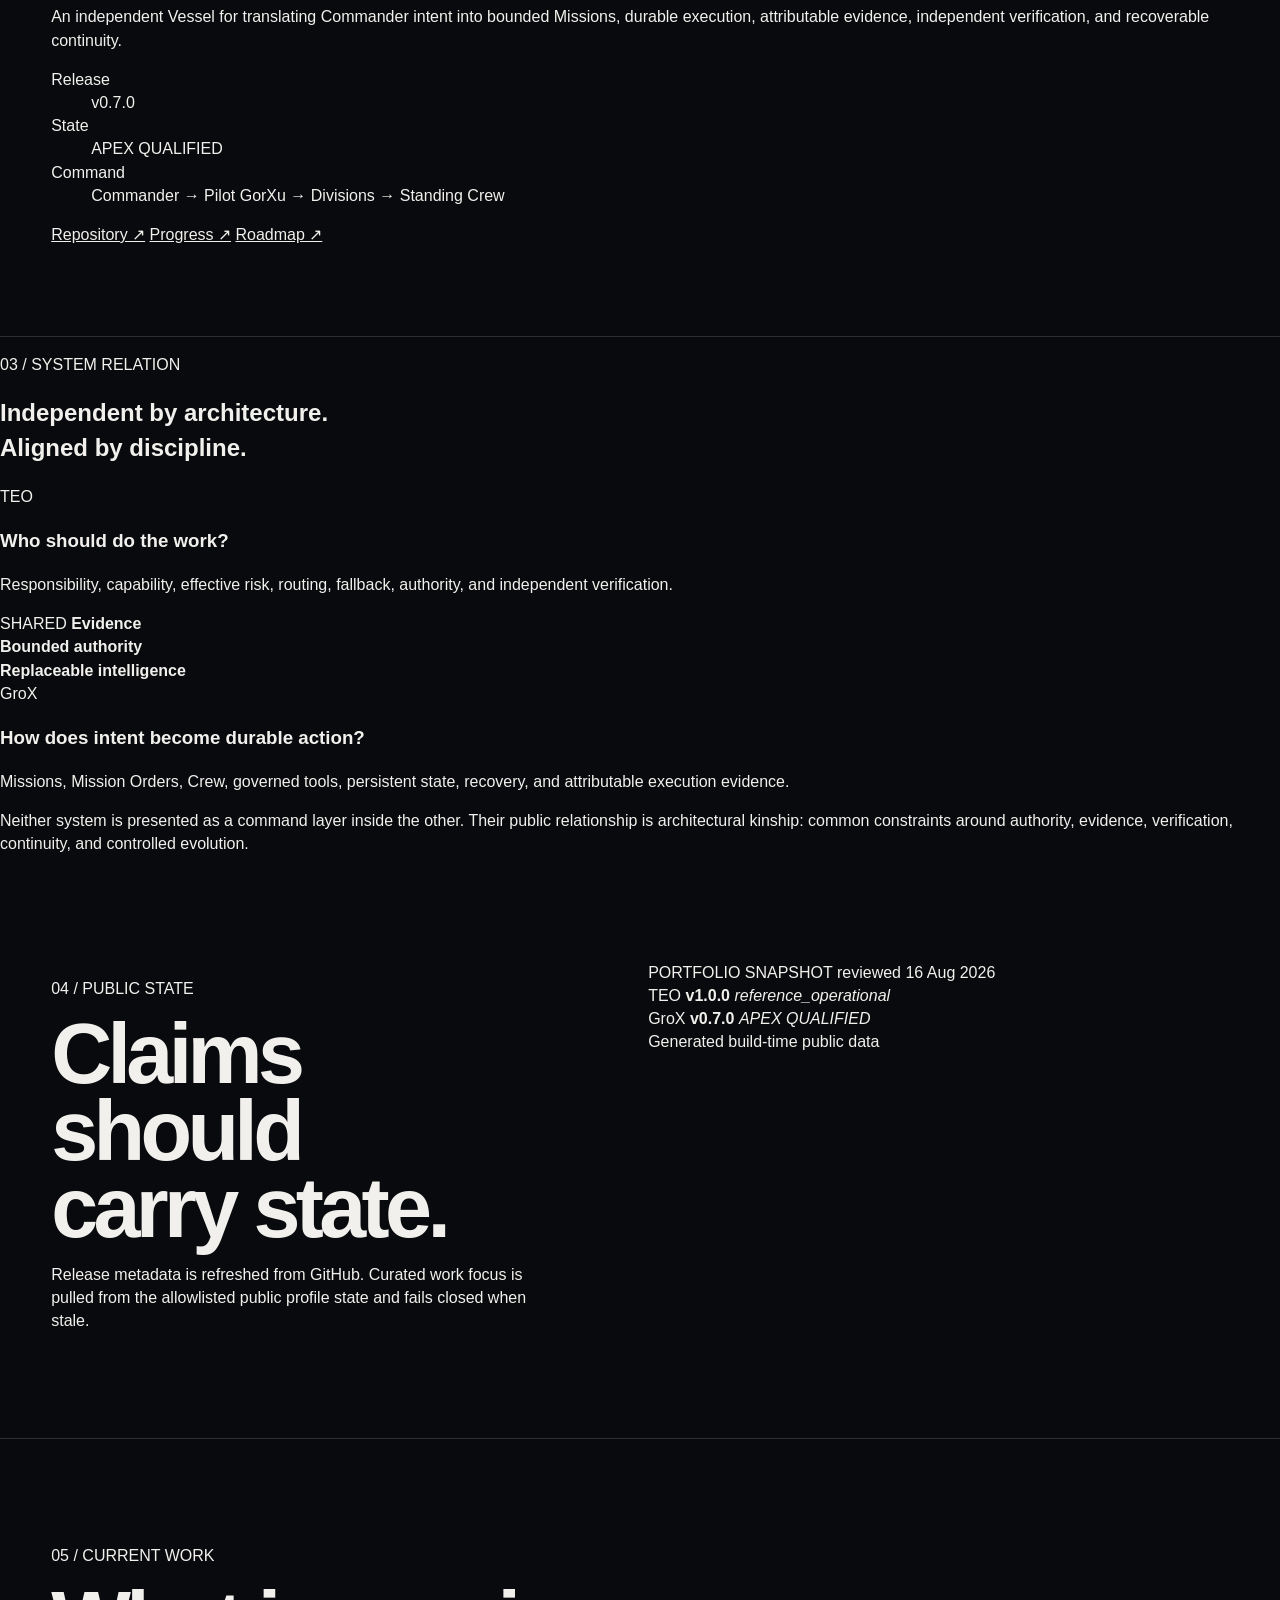
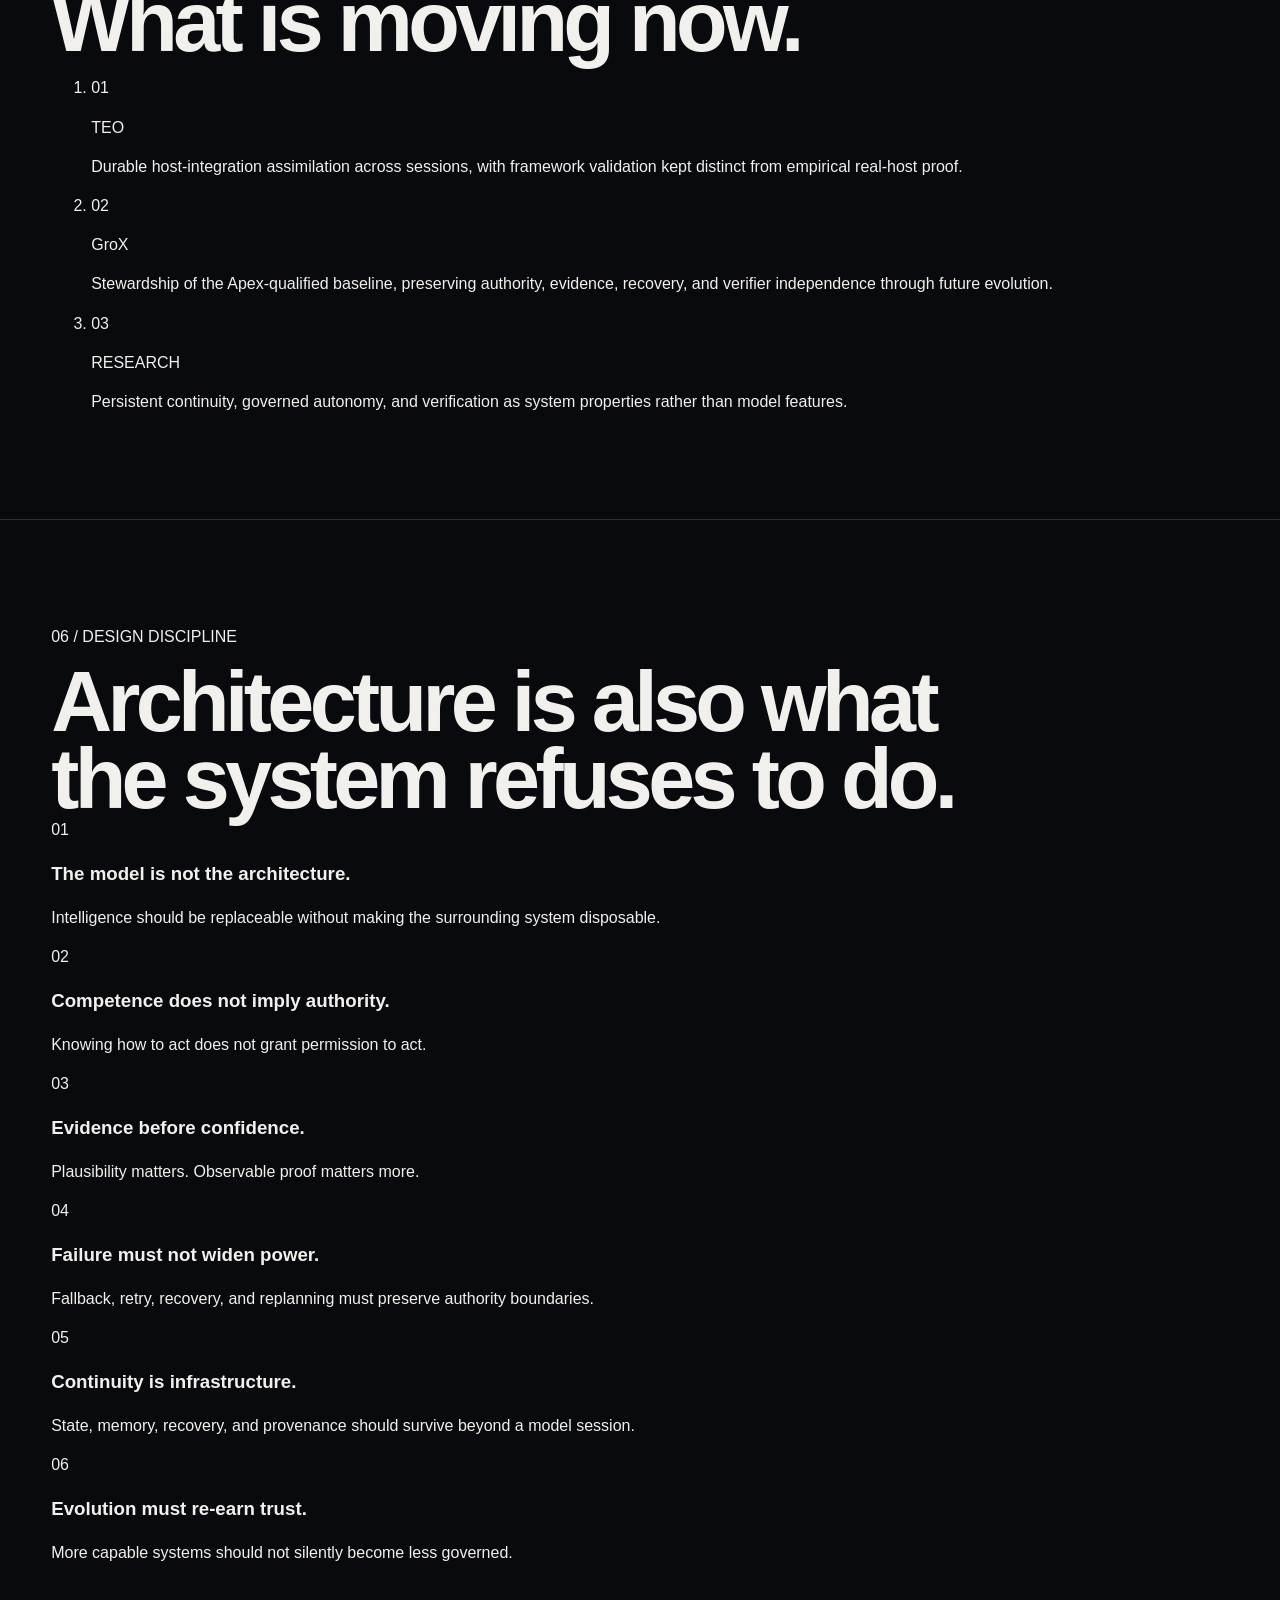
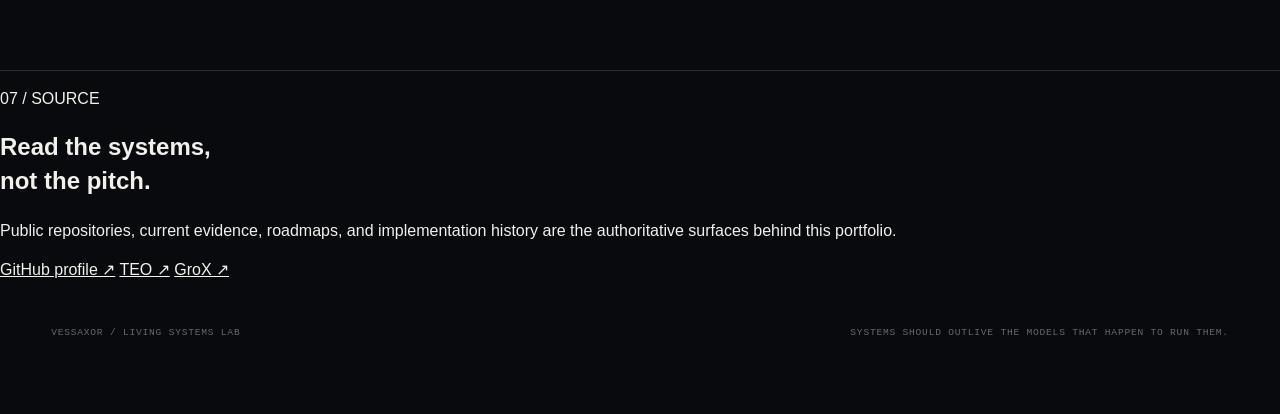
==== commit 1de30305: "Refresh portfolio information architecture" ====
--- a/index.html
+++ b/index.html
@@ -3,37 +3,17 @@
 <head>
   <meta charset="utf-8" />
   <meta name="viewport" content="width=device-width, initial-scale=1" />
-  <meta name="theme-color" content="#080a0d" />
-  <meta name="description" content="VESSAXOR builds persistent AI systems, governed orchestration, and autonomous digital intelligence." />
+  <meta name="theme-color" content="#07090c" />
+  <meta name="description" content="VESSAXOR Living Systems Lab: persistent AI systems, governed orchestration, evidence-bearing execution, and verifiable evolution." />
+  <meta property="og:title" content="VESSAXOR — Living Systems Lab" />
+  <meta property="og:description" content="Public systems portfolio for TEO and GroX: architecture above models, bounded authority, persistent continuity, and evidence-bearing execution." />
+  <meta property="og:type" content="website" />
+  <meta property="og:url" content="https://vessaxor-spec.github.io/" />
+  <meta property="og:image" content="https://vessaxor-spec.github.io/assets/visuals/vessaxor-hero.png" />
+  <meta name="twitter:card" content="summary_large_image" />
+  <link rel="canonical" href="https://vessaxor-spec.github.io/" />
   <title>VESSAXOR — Living Systems Lab</title>
   <link rel="stylesheet" href="./styles.css" />
-  <style>
-    .flagship-art {
-      margin: clamp(1.5rem, 3vw, 2.5rem) 0 clamp(1.75rem, 3.5vw, 3rem);
-      overflow: hidden;
-      border: 1px solid var(--line-strong);
-      background: #05080a;
-      box-shadow: 0 24px 70px rgba(0,0,0,.28);
-    }
-    .flagship-art-teo { border-color: rgba(233,121,34,.36); }
-    .flagship-art-grox { border-color: rgba(40,183,233,.34); }
-    .flagship-art img {
-      display: block;
-      width: 100%;
-      height: auto;
-      aspect-ratio: 2 / 1;
-      object-fit: cover;
-    }
-    .flagship-art figcaption {
-      padding: .7rem .9rem;
-      border-top: 1px solid var(--line);
-      color: var(--faint);
-      font-family: var(--mono);
-      font-size: .58rem;
-      letter-spacing: .11em;
-      text-transform: uppercase;
-    }
-  </style>
 </head>
 <body>
   <a class="skip-link" href="#main">Skip to content</a>
@@ -44,6 +24,7 @@
     <button class="menu-toggle" type="button" aria-expanded="false" aria-controls="site-nav">Menu</button>
     <nav id="site-nav" class="site-nav" aria-label="Site navigation">
       <a href="#systems">Systems</a>
+      <a href="#relation">Relation</a>
       <a href="#state">State</a>
       <a href="#work">Current work</a>
       <a href="#principles">Principles</a>
@@ -53,157 +34,271 @@
 
   <main id="main">
     <section class="hero" id="top" aria-labelledby="hero-title">
-      <div class="hero-index" aria-hidden="true">01 / IDENTITY</div>
-      <div class="hero-copy">
-        <p class="kicker">VESSAXOR / SYSTEMS PORTFOLIO</p>
-        <h1 id="hero-title">Systems should survive<br />the intelligence<br />inside them.</h1>
-        <p class="hero-deck">Persistent AI systems, governed orchestration, and autonomous digital intelligence built around authority, evidence, continuity, and replaceable models.</p>
-      </div>
-
-      <div class="system-map" aria-label="VESSAXOR architecture map">
-        <div class="map-axis map-axis-top" aria-hidden="true"></div>
-        <div class="map-axis map-axis-middle" aria-hidden="true"></div>
-        <div class="map-core">
-          <span class="map-label">VESSAXOR</span>
-          <strong>Architecture above models</strong>
-        </div>
-        <a class="map-node map-node-teo" href="#teo">
-          <span>01A</span>
-          <strong>TEO</strong>
-          <small>orchestration / authority / verification</small>
+      <figure class="hero-art">
+        <img
+          src="./assets/visuals/vessaxor-hero.png"
+          alt="VESSAXOR Living Systems Lab: orange and cyan technical systems joined across a dark architecture field."
+          width="2172"
+          height="724"
+          decoding="async"
+        />
+      </figure>
+
+      <div class="hero-intro">
+        <div>
+          <p class="eyebrow">01 / IDENTITY</p>
+          <p class="kicker">PUBLIC SYSTEMS PORTFOLIO</p>
+        </div>
+        <div class="hero-copy">
+          <h1 id="hero-title">Architecture above models.</h1>
+          <p class="hero-deck">
+            VESSAXOR builds persistent AI systems where models remain replaceable,
+            authority stays explicit, execution produces evidence, and continuity
+            survives beyond a single session.
+          </p>
+          <div class="hero-actions" aria-label="Primary portfolio links">
+            <a class="action action-primary" href="#systems">Explore the systems ↓</a>
+            <a class="action" href="https://github.com/vessaxor-spec">Open GitHub ↗</a>
+          </div>
+        </div>
+      </div>
+
+      <div class="hero-ledger" aria-label="Portfolio scope">
+        <div><span>Public systems</span><strong>02</strong></div>
+        <div><span>Flagships</span><strong>TEO / GroX</strong></div>
+        <div><span>Shared discipline</span><strong>Authority / Evidence / Continuity</strong></div>
+      </div>
+    </section>
+
+    <section class="systems section-shell" id="systems" aria-labelledby="systems-title">
+      <header class="section-heading">
+        <p class="eyebrow">02 / FLAGSHIP SYSTEMS</p>
+        <div>
+          <h2 id="systems-title">Two systems.<br />Different jobs.</h2>
+          <p class="section-deck">
+            TEO and GroX are independent public systems. They share a design discipline,
+            not a command hierarchy.
+          </p>
+        </div>
+      </header>
+
+      <article class="system-panel system-panel-teo" id="teo">
+        <a class="system-art" href="https://github.com/vessaxor-spec/The-ever-evolving-orchestration-" aria-label="Open TEO repository">
+          <img
+            src="./assets/visuals/teo-banner.png"
+            alt="The Ever-Evolving Orchestration high-resolution banner."
+            width="2172"
+            height="724"
+            loading="lazy"
+            decoding="async"
+          />
         </a>
-        <a class="map-node map-node-grox" href="#grox">
-          <span>01B</span>
-          <strong>GroX</strong>
-          <small>command / state / execution</small>
+
+        <div class="system-body">
+          <div class="system-identity">
+            <p class="system-code">01A / CONTROL PLANE</p>
+            <h3>The Ever-Evolving Orchestration</h3>
+            <p class="system-thesis">Models evolve. Responsibilities endure.</p>
+          </div>
+
+          <p class="system-description">
+            A vendor-neutral orchestration specification and runnable reference control plane
+            for deciding which intelligence should do the work, under what authority, with
+            which fallback, and with what verification.
+          </p>
+
+          <dl class="system-meta">
+            <div><dt>Release</dt><dd id="teo-release">v1.0.0</dd></div>
+            <div><dt>State</dt><dd id="teo-status">reference_operational</dd></div>
+            <div><dt>Core path</dt><dd>Responsibility → capability → implementation → verification</dd></div>
+          </dl>
+
+          <div class="system-links">
+            <a href="https://github.com/vessaxor-spec/The-ever-evolving-orchestration-">Repository ↗</a>
+            <a href="https://github.com/vessaxor-spec/The-ever-evolving-orchestration-/blob/main/docs/stewardship/progress-tracker.md">Progress ↗</a>
+            <a href="https://github.com/vessaxor-spec/The-ever-evolving-orchestration-/blob/main/docs/stewardship/roadmap.md">Roadmap ↗</a>
+          </div>
+        </div>
+      </article>
+
+      <article class="system-panel system-panel-grox" id="grox">
+        <a class="system-art" href="https://github.com/vessaxor-spec/GroX" aria-label="Open GroX repository">
+          <img
+            src="./assets/visuals/grox-banner.png"
+            alt="GroX persistent AI command environment high-resolution banner."
+            width="2172"
+            height="724"
+            loading="lazy"
+            decoding="async"
+          />
         </a>
-        <div class="map-evidence">
-          <span>shared invariant</span>
-          <strong>EVIDENCE</strong>
-        </div>
-      </div>
-
-      <div class="hero-foot">
-        <p>Models are temporary.<br />Systems endure.</p>
-        <a href="#systems">Enter the systems ↓</a>
-      </div>
-    </section>
-
-    <section class="systems" id="systems" aria-labelledby="systems-title">
-      <header class="section-intro">
-        <p class="section-number">02 / SYSTEMS</p>
-        <h2 id="systems-title">Two systems.<br />Different jobs.<br />One discipline.</h2>
-      </header>
-
-      <article class="system-spread system-spread-teo" id="teo">
-        <div class="spread-head">
-          <p class="system-id">TEO <span>01A</span></p>
-          <p class="system-role">CONTROL PLANE</p>
-        </div>
-        <div class="spread-title">
-          <h3>The Ever-Evolving<br />Orchestration</h3>
-          <p>Responsibility before routing. Authority before execution. Verification before completion.</p>
-        </div>
-        <figure class="flagship-art flagship-art-teo" aria-labelledby="teo-art-caption">
-          <img src="./assets/visuals/teo-social-preview-v2.webp"
-               alt="TEO social preview: VESSAXOR branding with an orange orchestration control-plane visual, describing governed, orchestrated, verified, and evolving operation."
-               width="600" height="300" loading="lazy" decoding="async" />
-          <figcaption id="teo-art-caption">TEO / visual identity</figcaption>
-        </figure>
-        <footer class="spread-foot">
-          <dl class="system-state-line">
-            <div><dt>Release</dt><dd id="teo-release">—</dd></div>
-            <div><dt>State</dt><dd id="teo-status">—</dd></div>
+
+        <div class="system-body">
+          <div class="system-identity">
+            <p class="system-code">01B / PERSISTENT VESSEL</p>
+            <h3>GroX</h3>
+            <p class="system-thesis">Persistent AI command environment.</p>
+          </div>
+
+          <p class="system-description">
+            An independent Vessel for translating Commander intent into bounded Missions,
+            durable execution, attributable evidence, independent verification, and
+            recoverable continuity.
+          </p>
+
+          <dl class="system-meta">
+            <div><dt>Release</dt><dd id="grox-release">v0.7.1</dd></div>
+            <div><dt>State</dt><dd id="grox-status">APEX QUALIFIED</dd></div>
+            <div><dt>Command</dt><dd>Commander → Pilot GorXu → Divisions → Standing Crew</dd></div>
           </dl>
-          <a href="https://github.com/vessaxor-spec/The-ever-evolving-orchestration-">Inspect repository ↗</a>
-        </footer>
+
+          <div class="system-links">
+            <a href="https://github.com/vessaxor-spec/GroX">Repository ↗</a>
+            <a href="https://github.com/vessaxor-spec/GroX/blob/main/docs/stewardship/progress-tracker.md">Progress ↗</a>
+            <a href="https://github.com/vessaxor-spec/GroX/blob/main/docs/stewardship/ROADMAP.md">Roadmap ↗</a>
+          </div>
+        </div>
       </article>
-
-      <article class="system-spread system-spread-grox" id="grox">
-        <div class="spread-head">
-          <p class="system-id">GroX <span>01B</span></p>
-          <p class="system-role">PERSISTENT VESSEL</p>
-        </div>
-        <div class="spread-title">
-          <h3>Command that<br />persists.</h3>
-          <p>A persistent AI command environment where authority stays explicit and execution leaves evidence.</p>
-        </div>
-        <figure class="flagship-art flagship-art-grox" aria-labelledby="grox-art-caption">
-          <img src="./assets/visuals/grox-social-preview-v2.webp"
-               alt="GroX social preview: VESSAXOR branding with a cyan persistent AI command-environment visual, describing persistence, bounded authority, evidence-bearing execution, and evolution."
-               width="600" height="300" loading="lazy" decoding="async" />
-          <figcaption id="grox-art-caption">GroX / visual identity</figcaption>
-        </figure>
-        <footer class="spread-foot">
-          <dl class="system-state-line">
-            <div><dt>Release</dt><dd id="grox-release">—</dd></div>
-            <div><dt>State</dt><dd id="grox-status">—</dd></div>
-          </dl>
-          <a href="https://github.com/vessaxor-spec/GroX">Inspect repository ↗</a>
-        </footer>
-      </article>
-    </section>
-
-    <section class="state" id="state" aria-labelledby="state-title">
-      <div class="state-heading">
-        <p class="section-number">03 / SYSTEM STATE</p>
-        <h2 id="state-title">Public claims should<br />carry a timestamp.</h2>
-      </div>
-      <div class="state-console" role="group" aria-label="Current public portfolio state">
-        <div class="console-topline"><span>PUBLIC STATE</span><span id="reviewed-at">reviewed —</span></div>
-        <div class="console-row console-row-teo"><span>TEO</span><strong id="state-teo-release">—</strong><em id="state-teo-status">—</em></div>
-        <div class="console-row console-row-grox"><span>GroX</span><strong id="state-grox-release">—</strong><em id="state-grox-status">—</em></div>
-        <div class="console-rule"></div>
-        <p>Generated from an allowlisted public state file and current GitHub Releases. The build fails when curated state exceeds its freshness window.</p>
-      </div>
-    </section>
-
-    <section class="current-work" id="work" aria-labelledby="work-title">
-      <header class="work-heading">
-        <p class="section-number">04 / CURRENT WORK</p>
-        <h2 id="work-title">What is moving now.</h2>
-      </header>
-      <ol class="work-streams">
+    </section>
+
+    <section class="relation section-shell" id="relation" aria-labelledby="relation-title">
+      <header class="section-heading compact-heading">
+        <p class="eyebrow">03 / SYSTEM RELATION</p>
+        <div>
+          <h2 id="relation-title">Independent by architecture.<br />Aligned by discipline.</h2>
+        </div>
+      </header>
+
+      <div class="relation-grid">
+        <article class="relation-card relation-card-teo">
+          <span>TEO</span>
+          <h3>Who should do the work?</h3>
+          <p>Responsibility, capability, effective risk, routing, fallback, authority, and independent verification.</p>
+        </article>
+
+        <div class="relation-junction" aria-hidden="true">
+          <span>SHARED</span>
+          <strong>Evidence<br />Bounded authority<br />Replaceable intelligence</strong>
+        </div>
+
+        <article class="relation-card relation-card-grox">
+          <span>GroX</span>
+          <h3>How does intent become durable action?</h3>
+          <p>Missions, Mission Orders, Crew, governed tools, persistent state, recovery, and attributable execution evidence.</p>
+        </article>
+      </div>
+
+      <p class="relation-note">
+        Neither system is presented as a command layer inside the other. Their public relationship
+        is architectural kinship: common constraints around authority, evidence, verification,
+        continuity, and controlled evolution.
+      </p>
+    </section>
+
+    <section class="state section-shell" id="state" aria-labelledby="state-title">
+      <header class="section-heading compact-heading">
+        <p class="eyebrow">04 / PUBLIC STATE</p>
+        <div>
+          <h2 id="state-title">Claims should carry state.</h2>
+          <p class="section-deck">
+            Release metadata is refreshed from GitHub. Curated work focus is pulled from the
+            allowlisted public profile state and fails closed when stale.
+          </p>
+        </div>
+      </header>
+
+      <div class="state-board">
+        <div class="state-board-head">
+          <span>PORTFOLIO SNAPSHOT</span>
+          <span id="reviewed-at">reviewed 16 Aug 2026</span>
+        </div>
+        <div class="state-row state-row-teo">
+          <span>TEO</span>
+          <strong id="state-teo-release">v1.0.0</strong>
+          <em id="state-teo-status">reference_operational</em>
+        </div>
+        <div class="state-row state-row-grox">
+          <span>GroX</span>
+          <strong id="state-grox-release">v0.7.1</strong>
+          <em id="state-grox-status">APEX QUALIFIED</em>
+        </div>
+        <div class="state-board-foot">
+          <span>Generated</span>
+          <span id="generated-at">build-time public data</span>
+        </div>
+      </div>
+    </section>
+
+    <section class="current-work section-shell" id="work" aria-labelledby="work-title">
+      <header class="section-heading">
+        <p class="eyebrow">05 / CURRENT WORK</p>
+        <div>
+          <h2 id="work-title">What is moving now.</h2>
+        </div>
+      </header>
+
+      <ol class="work-list">
         <li>
-          <span class="stream-index">01</span>
-          <div><p class="stream-label stream-label-teo">TEO</p><p id="teo-focus">Loading current public focus…</p></div>
+          <span class="work-index">01</span>
+          <div>
+            <p class="work-label work-label-teo">TEO</p>
+            <p id="teo-focus">Evidence-governed live execution expansion, with provider-backed controlled documentation replay evidence as the next gate.</p>
+          </div>
         </li>
         <li>
-          <span class="stream-index">02</span>
-          <div><p class="stream-label stream-label-grox">GroX</p><p id="grox-focus">Loading current public focus…</p></div>
+          <span class="work-index">02</span>
+          <div>
+            <p class="work-label work-label-grox">GroX</p>
+            <p id="grox-focus">Post-Apex Operational Evolution Program 001, with A6 longitudinal operational drift analysis as the next approved stage.</p>
+          </div>
         </li>
         <li>
-          <span class="stream-index">03</span>
-          <div><p class="stream-label">RESEARCH</p><p id="research-focus">Loading current public focus…</p></div>
+          <span class="work-index">03</span>
+          <div>
+            <p class="work-label">RESEARCH</p>
+            <p id="research-focus">Persistent continuity, bounded authority, evidence-bearing execution, and verification as system properties rather than model features.</p>
+          </div>
         </li>
       </ol>
     </section>
 
-    <section class="principles" id="principles" aria-labelledby="principles-title">
-      <header class="principles-heading">
-        <p class="section-number">05 / PRINCIPLES</p>
-        <h2 id="principles-title">Architecture is a set<br />of refusals.</h2>
-      </header>
-      <div class="principles-list">
+    <section class="principles section-shell" id="principles" aria-labelledby="principles-title">
+      <header class="section-heading">
+        <p class="eyebrow">06 / DESIGN DISCIPLINE</p>
+        <div>
+          <h2 id="principles-title">Architecture is also what the system refuses to do.</h2>
+        </div>
+      </header>
+
+      <div class="principles-grid">
         <article><span>01</span><h3>The model is not the architecture.</h3><p>Intelligence should be replaceable without making the surrounding system disposable.</p></article>
-        <article><span>02</span><h3>Competence does not imply authority.</h3><p>Capability and permission remain separate questions.</p></article>
+        <article><span>02</span><h3>Competence does not imply authority.</h3><p>Knowing how to act does not grant permission to act.</p></article>
         <article><span>03</span><h3>Evidence before confidence.</h3><p>Plausibility matters. Observable proof matters more.</p></article>
-        <article><span>04</span><h3>Evolution must not silently expand power.</h3><p>Better systems can become more capable without becoming less governed.</p></article>
-      </div>
-    </section>
-
-    <section class="github-exit" aria-labelledby="github-title">
-      <p class="section-number">06 / SOURCE</p>
-      <h2 id="github-title">Read the systems,<br />not the pitch.</h2>
-      <a class="source-link" href="https://github.com/vessaxor-spec">github.com/vessaxor-spec <span>↗</span></a>
+        <article><span>04</span><h3>Failure must not widen power.</h3><p>Fallback, retry, recovery, and replanning must preserve authority boundaries.</p></article>
+        <article><span>05</span><h3>Continuity is infrastructure.</h3><p>State, memory, recovery, and provenance should survive beyond a model session.</p></article>
+        <article><span>06</span><h3>Evolution must re-earn trust.</h3><p>More capable systems should not silently become less governed.</p></article>
+      </div>
+    </section>
+
+    <section class="source-exit section-shell" aria-labelledby="source-title">
+      <p class="eyebrow">07 / SOURCE</p>
+      <div>
+        <h2 id="source-title">Read the systems,<br />not the pitch.</h2>
+        <p>Public repositories, current evidence, roadmaps, and implementation history are the authoritative surfaces behind this portfolio.</p>
+        <div class="source-links">
+          <a href="https://github.com/vessaxor-spec">GitHub profile ↗</a>
+          <a href="https://github.com/vessaxor-spec/The-ever-evolving-orchestration-">TEO ↗</a>
+          <a href="https://github.com/vessaxor-spec/GroX">GroX ↗</a>
+        </div>
+      </div>
     </section>
   </main>
 
   <footer class="site-footer">
     <p>VESSAXOR / LIVING SYSTEMS LAB</p>
-    <p>Build for replacement. Govern for consequence.</p>
+    <p>Systems should outlive the models that happen to run them.</p>
   </footer>
 
   <script src="./app.js" defer></script>
 </body>
-</html>+</html>
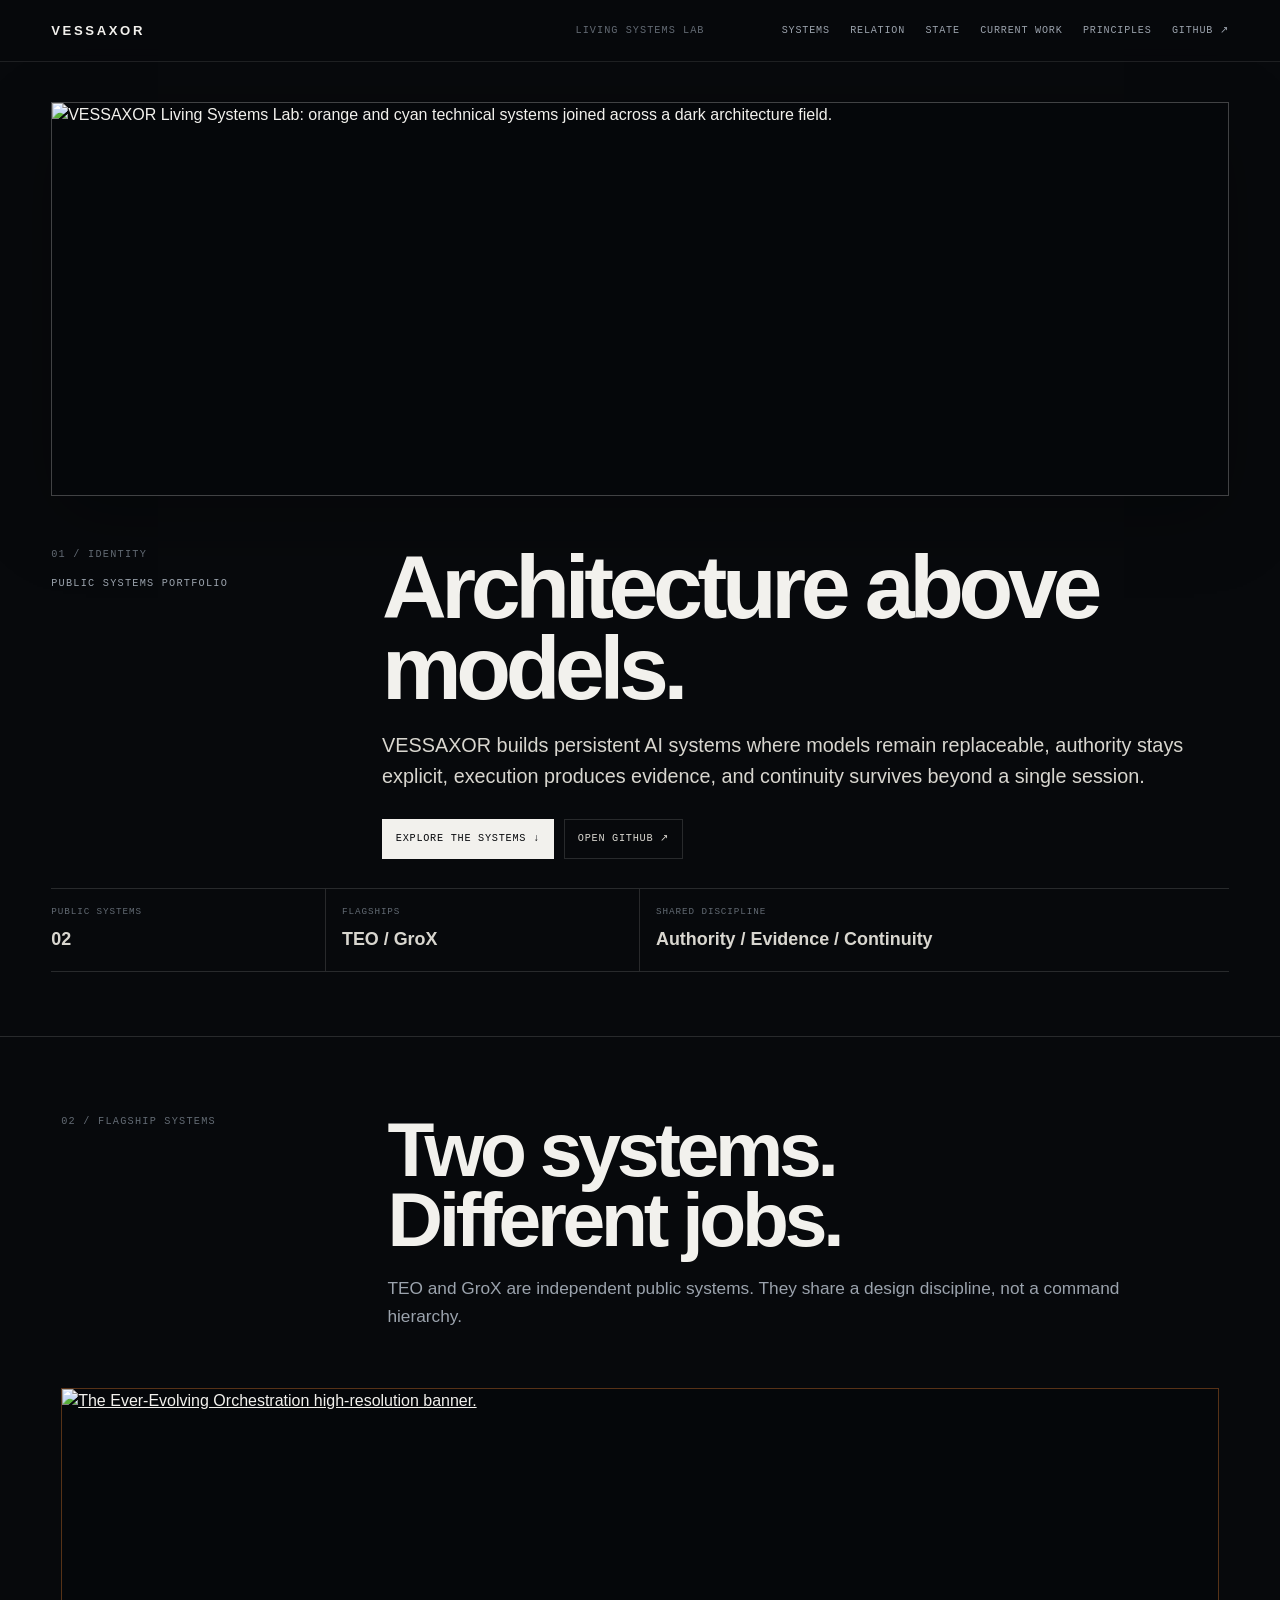
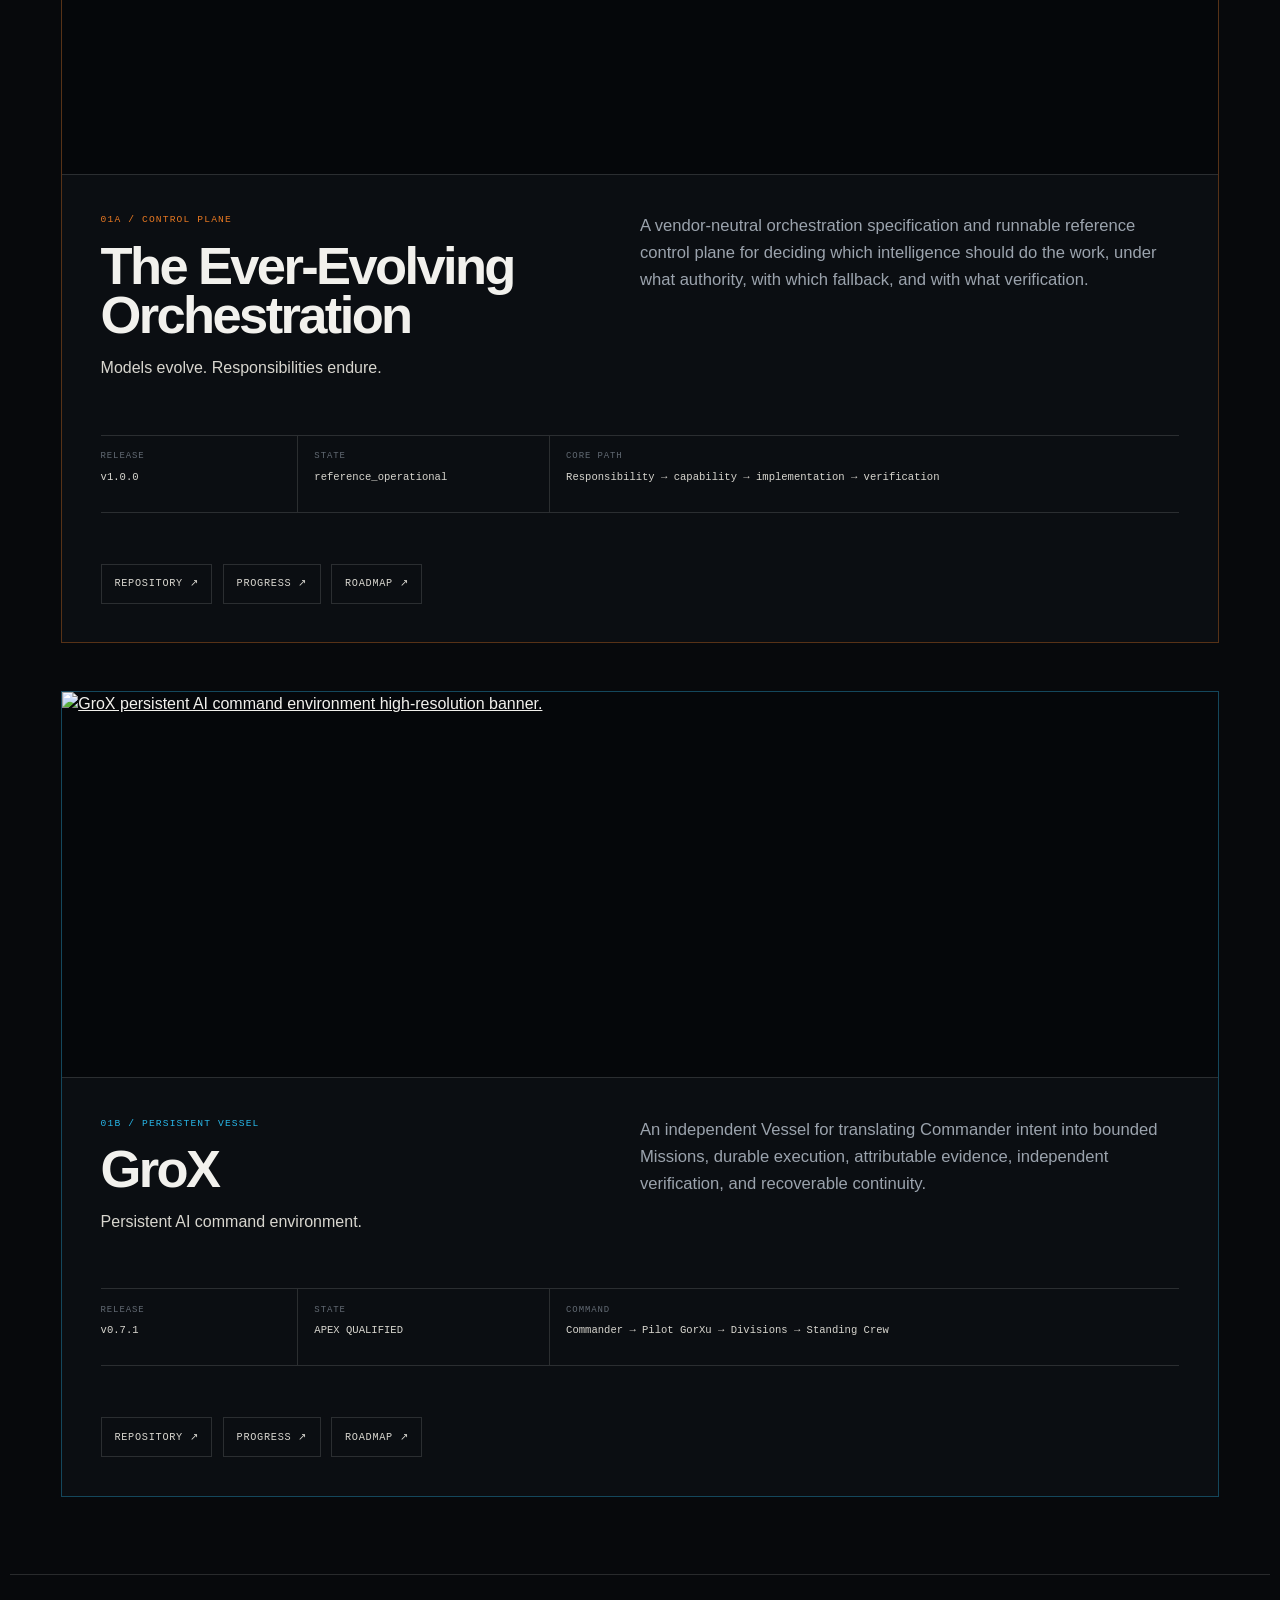
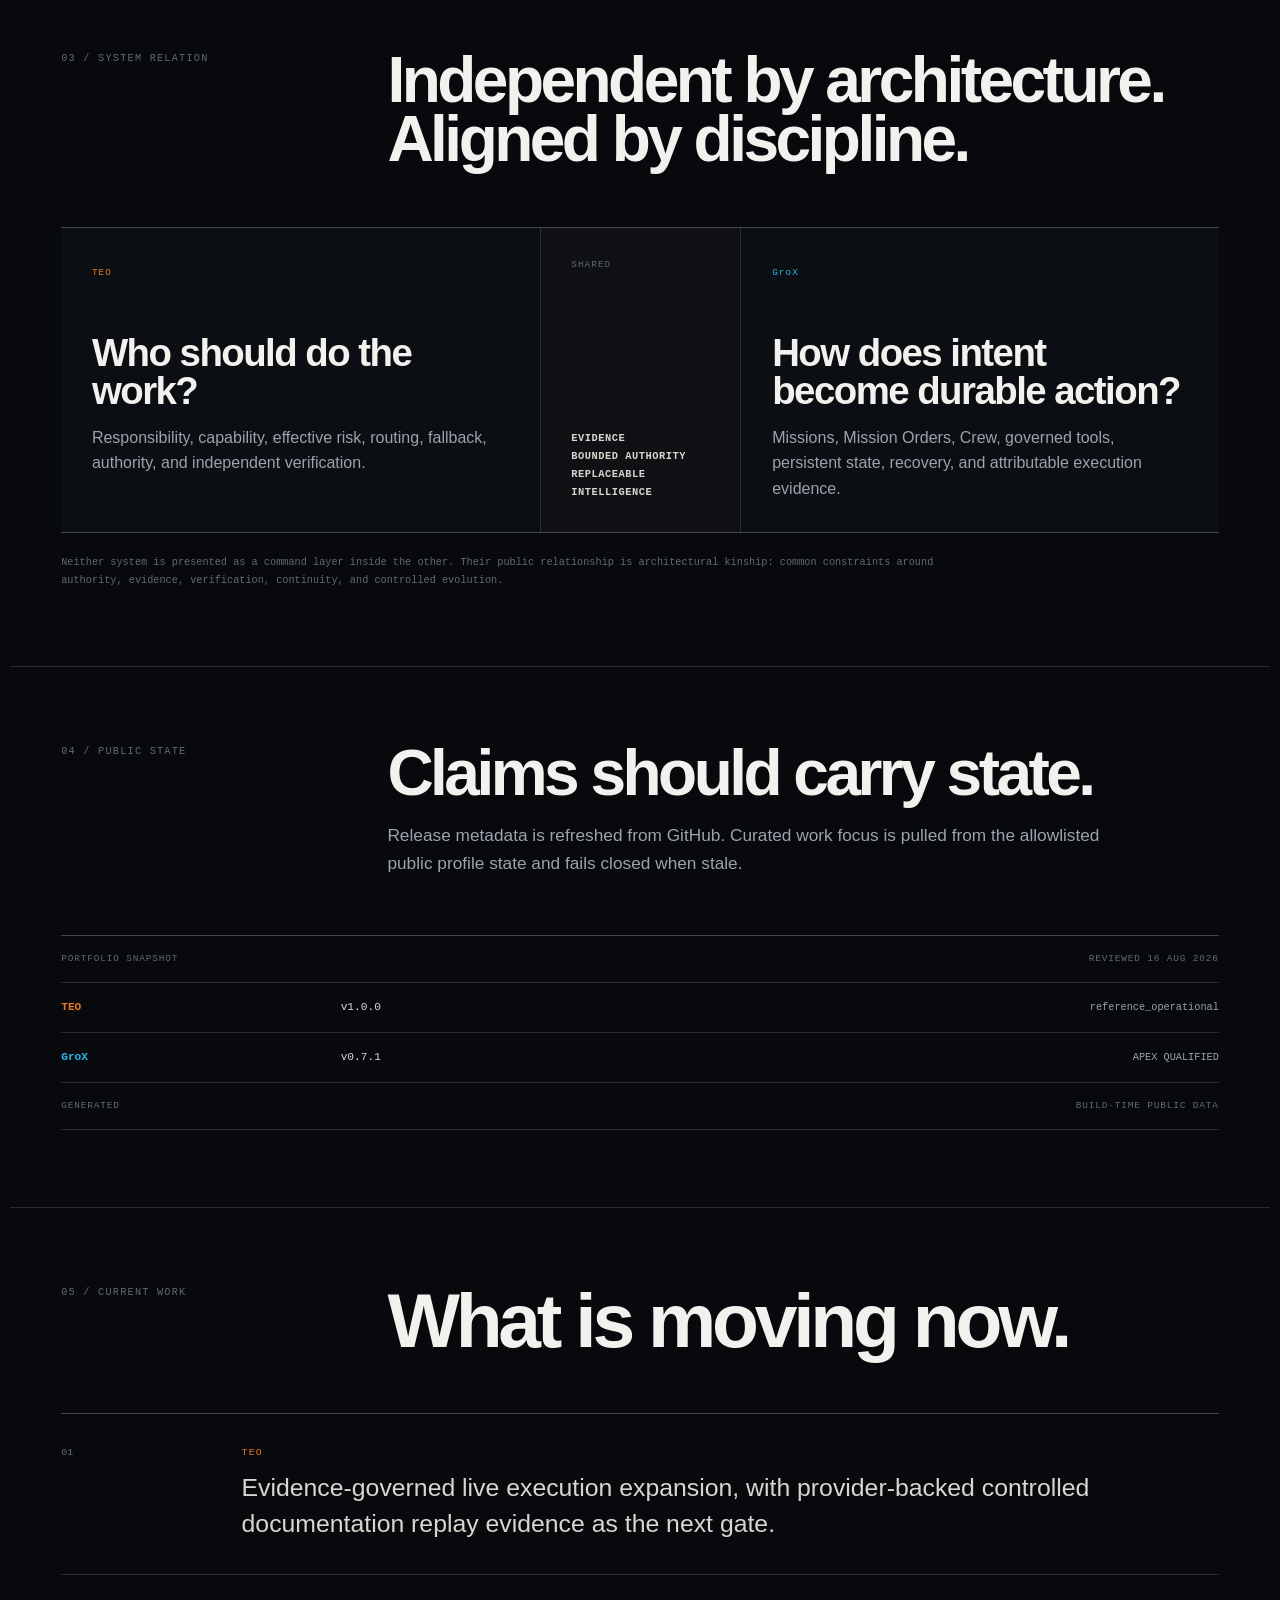
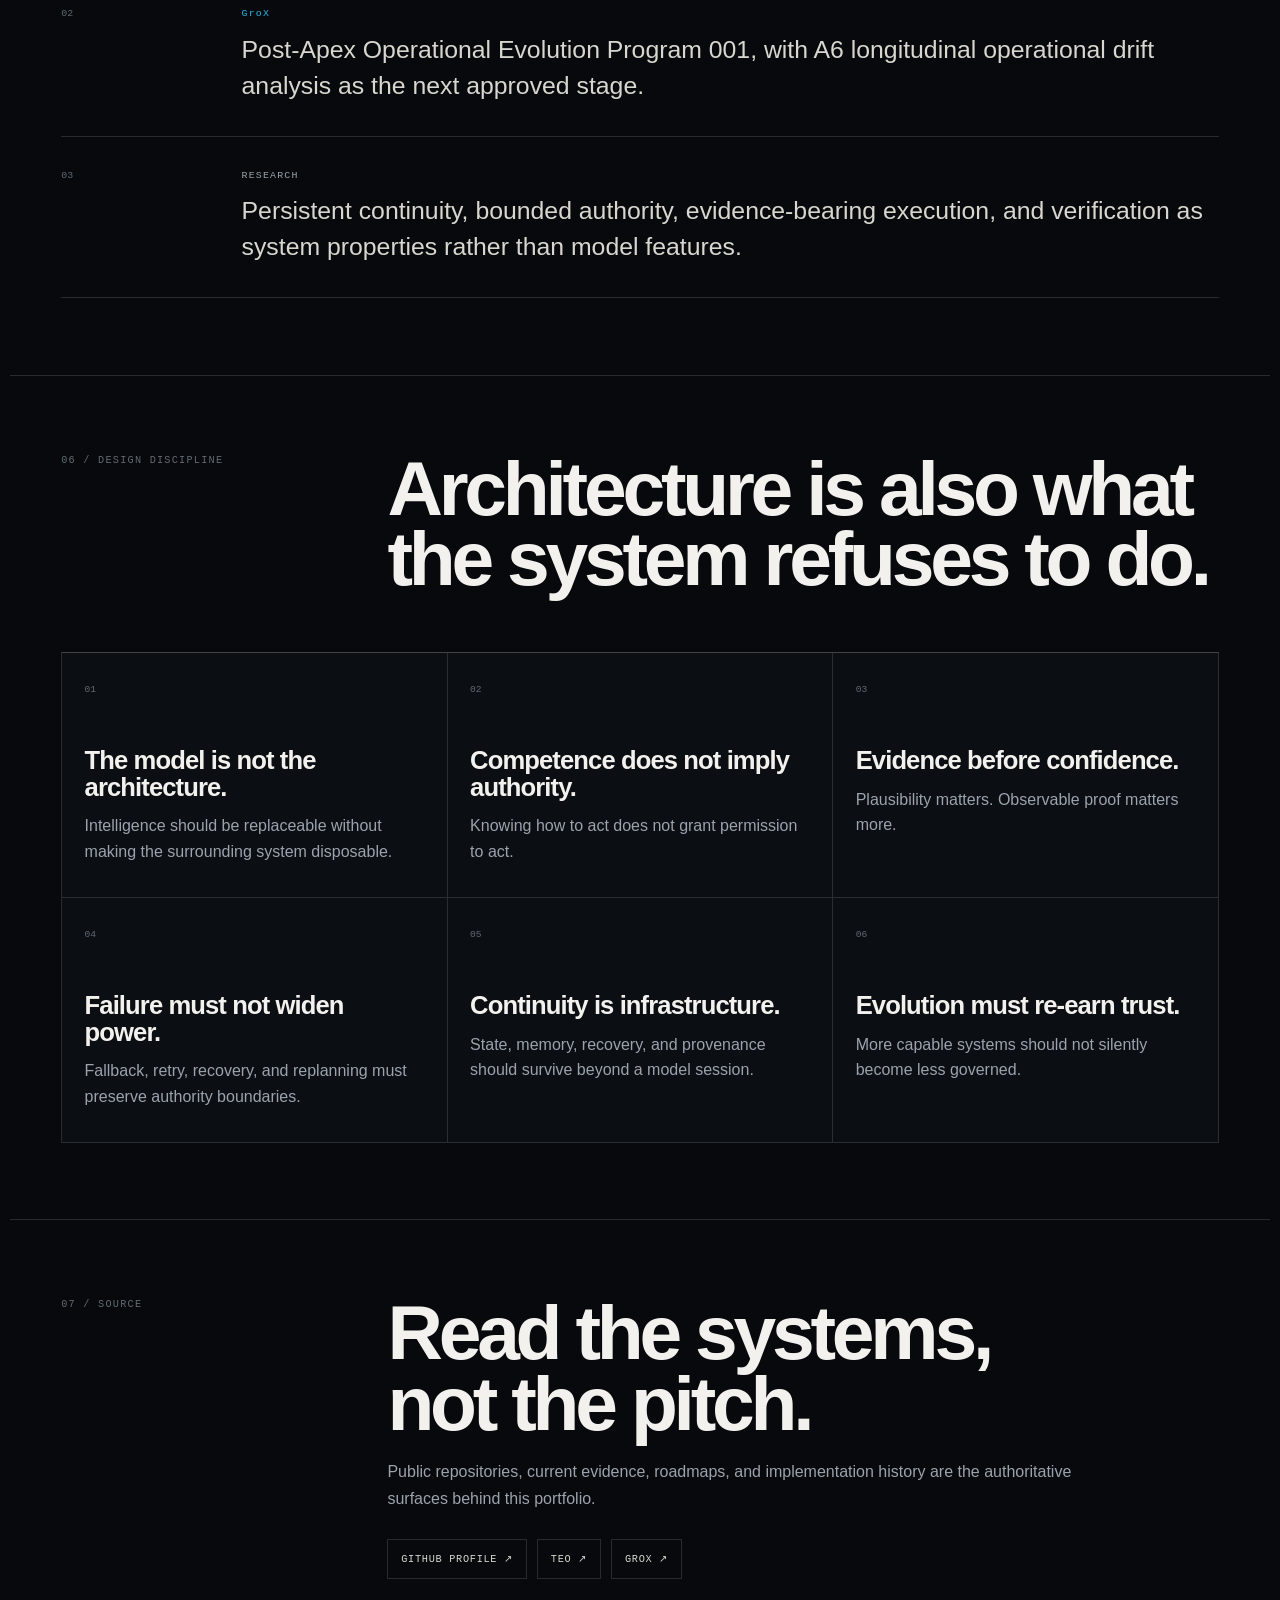
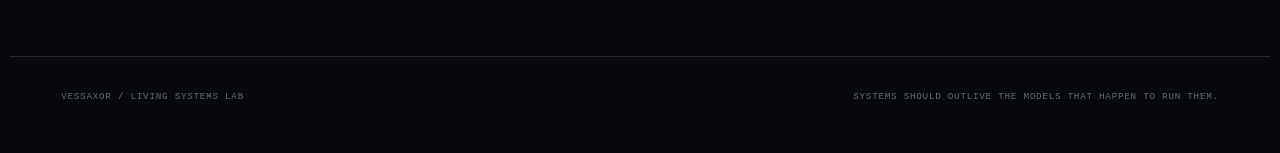
==== commit 51efde8e: "Add explicit search indexing metadata" ====
--- a/index.html
+++ b/index.html
@@ -5,6 +5,8 @@
   <meta name="viewport" content="width=device-width, initial-scale=1" />
   <meta name="theme-color" content="#07090c" />
   <meta name="description" content="VESSAXOR Living Systems Lab: persistent AI systems, governed orchestration, evidence-bearing execution, and verifiable evolution." />
+  <meta name="robots" content="index,follow,max-image-preview:large" />
+  <meta name="googlebot" content="index,follow,max-image-preview:large" />
   <meta property="og:title" content="VESSAXOR — Living Systems Lab" />
   <meta property="og:description" content="Public systems portfolio for TEO and GroX: architecture above models, bounded authority, persistent continuity, and evidence-bearing execution." />
   <meta property="og:type" content="website" />
@@ -12,6 +14,19 @@
   <meta property="og:image" content="https://vessaxor-spec.github.io/assets/visuals/vessaxor-hero.png" />
   <meta name="twitter:card" content="summary_large_image" />
   <link rel="canonical" href="https://vessaxor-spec.github.io/" />
+  <link rel="sitemap" type="application/xml" href="https://vessaxor-spec.github.io/sitemap.xml" />
+  <script type="application/ld+json">
+    {
+      "@context": "https://schema.org",
+      "@type": "WebSite",
+      "name": "VESSAXOR — Living Systems Lab",
+      "url": "https://vessaxor-spec.github.io/",
+      "description": "Public systems portfolio for TEO and GroX: persistent AI systems, governed orchestration, bounded authority, and evidence-bearing execution.",
+      "sameAs": [
+        "https://github.com/vessaxor-spec"
+      ]
+    }
+  </script>
   <title>VESSAXOR — Living Systems Lab</title>
   <link rel="stylesheet" href="./styles.css" />
 </head>
--- a/styles.css
+++ b/styles.css
@@ -1,200 +1,679 @@
 :root {
   color-scheme: dark;
-  --bg: #080a0d;
-  --surface: #0c0f13;
-  --surface-raised: #11151a;
-  --ink: #f1f0ec;
-  --muted: #959da7;
+  --bg: #07090c;
+  --surface: #0b0e12;
+  --surface-2: #10141a;
+  --ink: #f2f1ed;
+  --paper: #d8d6cf;
+  --muted: #9ba3ad;
   --faint: #626a73;
-  --line: rgba(241, 240, 236, 0.16);
-  --line-strong: rgba(241, 240, 236, 0.28);
-  --orange: #c86218;
-  --orange-bright: #e97922;
-  --cyan: #1298c5;
-  --cyan-bright: #28b7e9;
-  --paper: #d8d6cf;
-  --max: 1320px;
-  --gutter: clamp(1.25rem, 4vw, 4.5rem);
+  --line: rgba(242, 241, 237, 0.14);
+  --line-strong: rgba(242, 241, 237, 0.25);
+  --orange: #e97922;
+  --cyan: #28b7e9;
+  --max: 1260px;
+  --gutter: clamp(1.1rem, 4vw, 4rem);
   --mono: ui-monospace, "SFMono-Regular", Menlo, Consolas, monospace;
   --sans: Arial, "Helvetica Neue", Helvetica, sans-serif;
 }
 
 * { box-sizing: border-box; }
 html { scroll-behavior: smooth; background: var(--bg); }
-body { margin: 0; color: var(--ink); background: var(--bg); font-family: var(--sans); font-size: 16px; line-height: 1.45; }
+body {
+  margin: 0;
+  background: var(--bg);
+  color: var(--ink);
+  font-family: var(--sans);
+  font-size: 16px;
+  line-height: 1.5;
+}
 a { color: inherit; }
+img { max-width: 100%; }
 button, a { -webkit-tap-highlight-color: transparent; }
 ::selection { color: var(--bg); background: var(--paper); }
-.skip-link { position: fixed; top: .75rem; left: .75rem; z-index: 200; transform: translateY(-180%); padding: .65rem .8rem; background: var(--ink); color: var(--bg); font-family: var(--mono); font-size: .75rem; text-decoration: none; }
+
+.skip-link {
+  position: fixed;
+  top: .75rem;
+  left: .75rem;
+  z-index: 300;
+  transform: translateY(-180%);
+  padding: .65rem .8rem;
+  background: var(--ink);
+  color: var(--bg);
+  font-family: var(--mono);
+  font-size: .75rem;
+  text-decoration: none;
+}
 .skip-link:focus { transform: none; }
 
-.site-header { position: fixed; z-index: 100; top: 0; left: 0; right: 0; display: grid; grid-template-columns: 1fr auto 1fr; align-items: center; min-height: 64px; padding: 0 var(--gutter); border-bottom: 1px solid rgba(241,240,236,.1); background: rgba(8,10,13,.88); backdrop-filter: blur(18px); }
-.wordmark { justify-self: start; text-decoration: none; font-weight: 900; font-size: .84rem; letter-spacing: .2em; }
-.header-note { margin: 0; color: var(--faint); font-family: var(--mono); font-size: .68rem; letter-spacing: .08em; text-transform: uppercase; }
-.site-nav { justify-self: end; display: flex; align-items: center; gap: clamp(.8rem, 2vw, 1.8rem); }
-.site-nav a { color: var(--muted); text-decoration: none; font-family: var(--mono); font-size: .68rem; letter-spacing: .06em; text-transform: uppercase; transition: color 160ms ease; }
-.site-nav a:hover, .site-nav a:focus-visible { color: var(--ink); }
+.site-header {
+  position: fixed;
+  z-index: 100;
+  inset: 0 0 auto;
+  min-height: 62px;
+  display: grid;
+  grid-template-columns: 1fr auto 1fr;
+  align-items: center;
+  padding: 0 var(--gutter);
+  border-bottom: 1px solid rgba(242,241,237,.1);
+  background: rgba(7,9,12,.88);
+  backdrop-filter: blur(18px);
+}
+.wordmark {
+  justify-self: start;
+  font-size: .82rem;
+  font-weight: 900;
+  letter-spacing: .2em;
+  text-decoration: none;
+}
+.header-note {
+  margin: 0;
+  color: var(--faint);
+  font-family: var(--mono);
+  font-size: .64rem;
+  letter-spacing: .1em;
+  text-transform: uppercase;
+}
+.site-nav {
+  justify-self: end;
+  display: flex;
+  align-items: center;
+  gap: clamp(.75rem, 1.6vw, 1.5rem);
+}
+.site-nav a {
+  color: var(--muted);
+  font-family: var(--mono);
+  font-size: .63rem;
+  letter-spacing: .08em;
+  text-decoration: none;
+  text-transform: uppercase;
+  transition: color 160ms ease;
+}
+.site-nav a:hover,
+.site-nav a:focus-visible { color: var(--ink); }
 .menu-toggle { display: none; }
 
-.hero { min-height: 80svh; max-width: 1600px; margin: 0 auto; padding: clamp(6.25rem, 10vh, 7.75rem) var(--gutter) 1.5rem; display: grid; grid-template-columns: minmax(0, 1.15fr) minmax(380px, .85fr); grid-template-rows: auto 1fr auto; column-gap: clamp(2.5rem, 6vw, 6.5rem); border-bottom: 1px solid var(--line); }
-.hero-index { grid-column: 1 / -1; align-self: start; padding-bottom: 1rem; color: var(--faint); font-family: var(--mono); font-size: .66rem; letter-spacing: .14em; }
-.hero-copy { align-self: center; padding: 1rem 0 2rem; }
-.kicker, .section-number { margin: 0 0 1.4rem; color: var(--muted); font-family: var(--mono); font-size: .68rem; letter-spacing: .12em; text-transform: uppercase; }
-.hero h1 { margin: 0; max-width: 930px; font-size: clamp(3.85rem, 7.4vw, 8.2rem); font-weight: 700; line-height: .88; letter-spacing: -.065em; text-wrap: balance; }
-.hero-deck { max-width: 700px; margin: clamp(1.4rem, 3vh, 2.4rem) 0 0; color: var(--paper); font-size: clamp(1.05rem, 1.5vw, 1.35rem); line-height: 1.55; }
-
-.system-map { position: relative; align-self: center; min-height: 420px; border-left: 1px solid var(--line); }
-.map-axis { position: absolute; height: 1px; background: var(--line); transform-origin: left center; }
-.map-axis-top { left: 0; top: 27%; width: 82%; }
-.map-axis-middle { left: 18%; top: 70%; width: 82%; }
-.map-core, .map-node, .map-evidence { position: absolute; background: var(--bg); }
-.map-core { top: 20%; left: 0; width: 56%; padding: 1rem 1.2rem 1.1rem 0; }
-.map-core .map-label, .map-evidence span, .map-node span { display: block; margin-bottom: .45rem; color: var(--faint); font-family: var(--mono); font-size: .61rem; letter-spacing: .12em; text-transform: uppercase; }
-.map-core strong { font-size: 1rem; font-weight: 600; }
-.map-node { width: min(260px, 66%); padding: 1.1rem 1.2rem; border: 1px solid var(--line); text-decoration: none; transition: transform 180ms ease, border-color 180ms ease, background 180ms ease; }
-.map-node:hover, .map-node:focus-visible { transform: translateY(-4px); background: var(--surface); }
-.map-node strong { display: block; font-size: clamp(1.9rem, 3vw, 3.1rem); line-height: .95; letter-spacing: -.05em; }
-.map-node small { display: block; margin-top: .65rem; color: var(--muted); font-family: var(--mono); font-size: .64rem; line-height: 1.5; }
-.map-node-teo { top: 38%; left: 14%; border-color: rgba(233,121,34,.48); }
-.map-node-teo strong { color: var(--orange-bright); }
-.map-node-grox { top: 60%; right: 0; border-color: rgba(40,183,233,.44); }
-.map-node-grox strong { color: var(--cyan-bright); }
-.map-evidence { left: 0; bottom: 2%; padding: .65rem 1rem 0 0; }
-.map-evidence strong { font-family: var(--mono); font-size: .72rem; letter-spacing: .12em; }
-.hero-foot { grid-column: 1 / -1; display: flex; justify-content: space-between; align-items: end; padding-top: 1.25rem; border-top: 1px solid var(--line); }
-.hero-foot p { margin: 0; color: var(--faint); font-family: var(--mono); font-size: .64rem; line-height: 1.6; letter-spacing: .08em; text-transform: uppercase; }
-.hero-foot a { color: var(--paper); font-family: var(--mono); font-size: .68rem; text-decoration: none; text-transform: uppercase; letter-spacing: .08em; }
-
-.systems, .state, .current-work, .principles, .github-exit { max-width: var(--max); margin: 0 auto; padding: clamp(4.25rem, 7vw, 7rem) var(--gutter); border-bottom: 1px solid var(--line); }
-.section-intro, .state-heading, .work-heading, .principles-heading { display: grid; grid-template-columns: minmax(160px, .34fr) minmax(0, 1fr); gap: 2rem; margin-bottom: clamp(2.75rem, 5vw, 4.5rem); }
-.section-intro .section-number, .state-heading .section-number, .work-heading .section-number, .principles-heading .section-number { padding-top: .7rem; }
-.section-intro h2, .state h2, .current-work h2, .principles h2, .github-exit h2 { margin: 0; max-width: 950px; font-size: clamp(3rem, 6.6vw, 7rem); font-weight: 650; line-height: .91; letter-spacing: -.055em; text-wrap: balance; }
-
-.system-spread { position: relative; min-height: auto; padding: 1.5rem 0 2rem; border-top: 1px solid var(--line-strong); }
-.system-spread + .system-spread { margin-top: clamp(4.5rem, 7vw, 7rem); }
-.spread-head { display: flex; justify-content: space-between; gap: 2rem; align-items: baseline; }
-.system-id { margin: 0; font-size: .82rem; font-weight: 900; letter-spacing: .1em; }
-.system-id span, .system-role { color: var(--faint); font-family: var(--mono); font-size: .62rem; font-weight: 400; letter-spacing: .12em; }
-.system-role { margin: 0; }
-.system-spread-teo .system-id { color: var(--orange-bright); }
-.system-spread-grox .system-id { color: var(--cyan-bright); }
-.spread-title { display: grid; grid-template-columns: minmax(0, 1.15fr) minmax(260px, .55fr); align-items: end; gap: clamp(2rem, 7vw, 7rem); margin-top: clamp(2rem, 4vw, 3.5rem); }
-.spread-title h3 { margin: 0; font-size: clamp(3.8rem, 8vw, 8.6rem); line-height: .86; letter-spacing: -.065em; font-weight: 650; }
-.spread-title p { margin: 0 0 .5rem; color: var(--muted); font-size: clamp(1.05rem, 1.5vw, 1.3rem); line-height: 1.55; }
-
-.architecture-diagram { margin: clamp(3rem, 5vw, 4.5rem) 0 2.5rem; display: grid; grid-template-columns: 1fr auto 1fr auto 1fr auto 1fr; align-items: stretch; }
-.diagram-step { min-height: 150px; padding: 1.25rem 1rem; border-top: 1px solid rgba(233,121,34,.62); border-bottom: 1px solid var(--line); }
-.diagram-step span { display: block; margin-bottom: 2.8rem; color: var(--orange-bright); font-family: var(--mono); font-size: .64rem; }
-.diagram-step strong { display: block; font-size: 1.05rem; }
-.diagram-step small { display: block; margin-top: .45rem; color: var(--faint); font-family: var(--mono); font-size: .61rem; line-height: 1.45; }
-.diagram-step-emphasis { background: rgba(200,98,24,.11); border-left: 1px solid rgba(233,121,34,.5); border-right: 1px solid rgba(233,121,34,.5); }
-.diagram-link { width: clamp(16px, 2.4vw, 42px); align-self: center; height: 1px; background: var(--line-strong); }
-
-.grox-command { margin: clamp(3rem, 5vw, 4.5rem) 0 2.5rem; min-height: 290px; display: grid; grid-template-columns: 1fr auto 1fr auto 1fr auto 1fr; align-items: center; }
-.command-level { min-height: 118px; display: flex; flex-direction: column; justify-content: space-between; padding: 1rem; border: 1px solid var(--line); background: var(--surface); }
-.command-level span { color: var(--faint); font-family: var(--mono); font-size: .58rem; letter-spacing: .12em; }
-.command-level strong { font-size: clamp(1.2rem, 2.2vw, 2.25rem); letter-spacing: -.035em; }
-.level-gorxu { border-color: rgba(40,183,233,.62); background: rgba(18,152,197,.1); }
-.level-gorxu strong { color: var(--cyan-bright); }
-.command-line { width: clamp(22px, 3vw, 52px); height: 1px; background: rgba(40,183,233,.38); }
-.spread-foot { display: flex; justify-content: space-between; gap: 2rem; align-items: end; padding-top: 1.35rem; border-top: 1px solid var(--line); }
-.spread-foot a { font-family: var(--mono); font-size: .68rem; letter-spacing: .06em; text-decoration: none; text-transform: uppercase; }
-.system-spread-teo .spread-foot a:hover, .system-spread-teo .spread-foot a:focus-visible { color: var(--orange-bright); }
-.system-spread-grox .spread-foot a:hover, .system-spread-grox .spread-foot a:focus-visible { color: var(--cyan-bright); }
-.system-state-line { display: flex; gap: clamp(2rem, 6vw, 6rem); margin: 0; }
-.system-state-line div { min-width: 120px; }
-.system-state-line dt { color: var(--faint); font-family: var(--mono); font-size: .58rem; letter-spacing: .12em; text-transform: uppercase; }
-.system-state-line dd { margin: .35rem 0 0; font-family: var(--mono); font-size: .72rem; }
-
-.state { display: grid; grid-template-columns: .92fr 1.08fr; gap: clamp(3rem, 8vw, 8rem); }
-.state-heading { display: block; margin: 0; }
-.state-heading h2 { margin-top: 1.25rem; font-size: clamp(3.2rem, 5.5vw, 5.9rem); }
-.state-console { align-self: end; border-top: 1px solid var(--line-strong); font-family: var(--mono); }
-.console-topline, .console-row { display: grid; grid-template-columns: 1fr 1fr 1.4fr; gap: 1rem; padding: 1rem 0; border-bottom: 1px solid var(--line); align-items: baseline; }
-.console-topline { grid-template-columns: 1fr auto; color: var(--faint); font-size: .59rem; letter-spacing: .1em; }
-.console-row span { font-size: .7rem; font-weight: 800; }
-.console-row strong { font-size: .7rem; font-weight: 500; }
-.console-row em { color: var(--muted); font-size: .62rem; font-style: normal; text-align: right; }
-.console-row-teo span { color: var(--orange-bright); }
-.console-row-grox span { color: var(--cyan-bright); }
-.console-rule { height: 3.5rem; border-bottom: 1px solid var(--line); background: repeating-linear-gradient(to bottom, transparent, transparent 22px, rgba(241,240,236,.035) 23px); }
-.state-console > p { max-width: 610px; margin: 1.5rem 0 0; color: var(--faint); font-size: .62rem; line-height: 1.65; }
-
-.work-streams { list-style: none; margin: 0; padding: 0; border-top: 1px solid var(--line-strong); }
-.work-streams li { display: grid; grid-template-columns: minmax(70px,.22fr) minmax(0,1fr); gap: 2rem; padding: clamp(1.4rem, 2.4vw, 2.25rem) 0; border-bottom: 1px solid var(--line); }
-.stream-index { color: var(--faint); font-family: var(--mono); font-size: .66rem; }
-.stream-label { margin: 0 0 .8rem; font-family: var(--mono); font-size: .65rem; letter-spacing: .12em; }
-.stream-label-teo { color: var(--orange-bright); }
-.stream-label-grox { color: var(--cyan-bright); }
-.work-streams li div > p:last-child { margin: 0; max-width: 900px; color: var(--paper); font-size: clamp(1.35rem, 2.3vw, 2.4rem); line-height: 1.25; letter-spacing: -.02em; }
-
-.principles-list { counter-reset: principle; border-top: 1px solid var(--line-strong); }
-.principles-list article { display: grid; grid-template-columns: minmax(70px,.16fr) minmax(300px,.84fr) minmax(250px,.55fr); gap: 2rem; align-items: baseline; padding: 1.6rem 0; border-bottom: 1px solid var(--line); }
-.principles-list article > span { color: var(--faint); font-family: var(--mono); font-size: .63rem; }
-.principles-list h3 { margin: 0; font-size: clamp(1.7rem, 3.1vw, 3.4rem); line-height: 1.03; letter-spacing: -.04em; font-weight: 550; }
-.principles-list p { margin: 0; color: var(--muted); font-size: .95rem; line-height: 1.6; }
-
-.github-exit { min-height: auto; display: flex; flex-direction: column; justify-content: center; align-items: flex-start; }
-.github-exit h2 { margin-bottom: clamp(2rem, 4vw, 3.5rem); }
-.source-link { width: 100%; display: flex; justify-content: space-between; align-items: center; padding: 1.4rem 0; border-top: 1px solid var(--line-strong); border-bottom: 1px solid var(--line-strong); color: var(--paper); font-family: var(--mono); font-size: clamp(.8rem, 1.4vw, 1rem); text-decoration: none; text-transform: uppercase; letter-spacing: .06em; transition: color 160ms ease, padding 160ms ease; }
-.source-link:hover, .source-link:focus-visible { color: var(--ink); padding-left: .8rem; padding-right: .8rem; }
-.source-link span { font-size: 1.2rem; }
-.site-footer { max-width: var(--max); margin: 0 auto; padding: 2.2rem var(--gutter) 4rem; display: flex; justify-content: space-between; gap: 2rem; color: var(--faint); font-family: var(--mono); font-size: .6rem; letter-spacing: .08em; text-transform: uppercase; }
-
-.reveal { opacity: 0; transform: translateY(18px); transition: opacity 480ms cubic-bezier(.22,1,.36,1), transform 480ms cubic-bezier(.22,1,.36,1); }
-.reveal.is-visible { opacity: 1; transform: none; }
+.hero {
+  max-width: 1440px;
+  margin: 0 auto;
+  padding: clamp(5.4rem, 8vw, 7rem) var(--gutter) clamp(3rem, 5vw, 5rem);
+  border-bottom: 1px solid var(--line);
+}
+.hero-art {
+  margin: 0;
+  overflow: hidden;
+  border: 1px solid var(--line-strong);
+  background: #05070a;
+  box-shadow: 0 22px 70px rgba(0,0,0,.28);
+}
+.hero-art img {
+  display: block;
+  width: 100%;
+  height: auto;
+  aspect-ratio: 3 / 1;
+  object-fit: cover;
+}
+.hero-intro {
+  display: grid;
+  grid-template-columns: minmax(160px, .3fr) minmax(0, 1fr);
+  gap: clamp(2rem, 6vw, 6rem);
+  padding: clamp(2rem, 4vw, 3.5rem) 0 1.8rem;
+}
+.eyebrow,
+.kicker {
+  margin: 0;
+  color: var(--faint);
+  font-family: var(--mono);
+  font-size: .64rem;
+  letter-spacing: .12em;
+  text-transform: uppercase;
+}
+.kicker {
+  margin-top: .8rem;
+  color: var(--muted);
+}
+.hero-copy h1 {
+  margin: 0;
+  max-width: 920px;
+  font-size: clamp(3.4rem, 7vw, 7.4rem);
+  line-height: .9;
+  letter-spacing: -.06em;
+  font-weight: 650;
+}
+.hero-deck {
+  max-width: 820px;
+  margin: 1.35rem 0 0;
+  color: var(--paper);
+  font-size: clamp(1.05rem, 1.55vw, 1.3rem);
+  line-height: 1.55;
+}
+.hero-actions,
+.system-links,
+.source-links {
+  display: flex;
+  flex-wrap: wrap;
+  gap: .65rem;
+  margin-top: 1.7rem;
+}
+.action,
+.system-links a,
+.source-links a {
+  display: inline-flex;
+  align-items: center;
+  min-height: 40px;
+  padding: .62rem .8rem;
+  border: 1px solid var(--line);
+  color: var(--paper);
+  font-family: var(--mono);
+  font-size: .64rem;
+  letter-spacing: .07em;
+  text-decoration: none;
+  text-transform: uppercase;
+  transition: border-color 160ms ease, background 160ms ease, color 160ms ease;
+}
+.action:hover,
+.action:focus-visible,
+.system-links a:hover,
+.system-links a:focus-visible,
+.source-links a:hover,
+.source-links a:focus-visible {
+  border-color: var(--line-strong);
+  background: var(--surface-2);
+}
+.action-primary {
+  border-color: rgba(242,241,237,.42);
+  background: var(--ink);
+  color: var(--bg);
+}
+.action-primary:hover,
+.action-primary:focus-visible {
+  background: var(--paper);
+  color: var(--bg);
+}
+.hero-ledger {
+  display: grid;
+  grid-template-columns: .7fr .8fr 1.5fr;
+  border-top: 1px solid var(--line);
+  border-bottom: 1px solid var(--line);
+}
+.hero-ledger div {
+  min-height: 82px;
+  padding: 1rem 1rem 1rem 0;
+  border-right: 1px solid var(--line);
+}
+.hero-ledger div + div { padding-left: 1rem; }
+.hero-ledger div:last-child { border-right: 0; }
+.hero-ledger span {
+  display: block;
+  color: var(--faint);
+  font-family: var(--mono);
+  font-size: .58rem;
+  letter-spacing: .1em;
+  text-transform: uppercase;
+}
+.hero-ledger strong {
+  display: block;
+  margin-top: .45rem;
+  color: var(--paper);
+  font-size: clamp(.95rem, 1.4vw, 1.2rem);
+  font-weight: 600;
+}
+
+.section-shell {
+  max-width: var(--max);
+  margin: 0 auto;
+  padding: clamp(3.5rem, 6vw, 6rem) var(--gutter);
+  border-bottom: 1px solid var(--line);
+}
+.section-heading {
+  display: grid;
+  grid-template-columns: minmax(160px, .3fr) minmax(0, 1fr);
+  gap: clamp(2rem, 6vw, 6rem);
+  margin-bottom: clamp(2.4rem, 4.5vw, 4rem);
+}
+.section-heading h2,
+.source-exit h2 {
+  margin: 0;
+  max-width: 980px;
+  font-size: clamp(3rem, 6vw, 6.5rem);
+  line-height: .92;
+  letter-spacing: -.055em;
+  font-weight: 650;
+}
+.section-deck {
+  max-width: 760px;
+  margin: 1.25rem 0 0;
+  color: var(--muted);
+  font-size: clamp(1rem, 1.35vw, 1.18rem);
+  line-height: 1.6;
+}
+.compact-heading h2 { font-size: clamp(2.7rem, 5vw, 5.1rem); }
+
+.system-panel {
+  overflow: hidden;
+  border: 1px solid var(--line-strong);
+  background: var(--surface);
+}
+.system-panel + .system-panel { margin-top: clamp(2rem, 4vw, 3rem); }
+.system-panel-teo { border-color: rgba(233,121,34,.34); }
+.system-panel-grox { border-color: rgba(40,183,233,.34); }
+.system-art {
+  display: block;
+  overflow: hidden;
+  background: #05070a;
+}
+.system-art img {
+  display: block;
+  width: 100%;
+  height: auto;
+  aspect-ratio: 3 / 1;
+  object-fit: cover;
+  transition: transform 260ms ease, filter 260ms ease;
+}
+.system-art:hover img,
+.system-art:focus-visible img {
+  transform: scale(1.008);
+  filter: brightness(1.04);
+}
+.system-body {
+  display: grid;
+  grid-template-columns: minmax(0, .95fr) minmax(0, 1.05fr);
+  gap: clamp(1.5rem, 4vw, 4rem);
+  padding: clamp(1.4rem, 3vw, 2.4rem);
+  border-top: 1px solid var(--line);
+}
+.system-code {
+  margin: 0 0 .8rem;
+  color: var(--faint);
+  font-family: var(--mono);
+  font-size: .6rem;
+  letter-spacing: .12em;
+}
+.system-panel-teo .system-code { color: var(--orange); }
+.system-panel-grox .system-code { color: var(--cyan); }
+.system-identity h3 {
+  margin: 0;
+  font-size: clamp(2rem, 4.1vw, 4.2rem);
+  line-height: .95;
+  letter-spacing: -.05em;
+  font-weight: 650;
+}
+.system-thesis {
+  margin: 1rem 0 0;
+  color: var(--paper);
+  font-size: 1rem;
+}
+.system-description {
+  margin: 0;
+  color: var(--muted);
+  font-size: clamp(1rem, 1.3vw, 1.18rem);
+  line-height: 1.62;
+}
+.system-meta {
+  grid-column: 1 / -1;
+  display: grid;
+  grid-template-columns: .55fr .7fr 1.75fr;
+  margin: .2rem 0 0;
+  border-top: 1px solid var(--line);
+  border-bottom: 1px solid var(--line);
+}
+.system-meta div {
+  min-height: 76px;
+  padding: .9rem 1rem .9rem 0;
+  border-right: 1px solid var(--line);
+}
+.system-meta div + div { padding-left: 1rem; }
+.system-meta div:last-child { border-right: 0; }
+.system-meta dt {
+  color: var(--faint);
+  font-family: var(--mono);
+  font-size: .56rem;
+  letter-spacing: .1em;
+  text-transform: uppercase;
+}
+.system-meta dd {
+  margin: .4rem 0 0;
+  color: var(--paper);
+  font-family: var(--mono);
+  font-size: .66rem;
+  line-height: 1.5;
+}
+.system-links {
+  grid-column: 1 / -1;
+  margin-top: 0;
+}
+.system-panel-teo .system-links a:hover,
+.system-panel-teo .system-links a:focus-visible { border-color: rgba(233,121,34,.55); color: var(--orange); }
+.system-panel-grox .system-links a:hover,
+.system-panel-grox .system-links a:focus-visible { border-color: rgba(40,183,233,.55); color: var(--cyan); }
+
+.relation-grid {
+  display: grid;
+  grid-template-columns: 1fr minmax(180px, .42fr) 1fr;
+  border-top: 1px solid var(--line-strong);
+  border-bottom: 1px solid var(--line-strong);
+}
+.relation-card,
+.relation-junction {
+  min-height: 250px;
+  padding: clamp(1.25rem, 2.4vw, 2rem);
+}
+.relation-card { background: var(--surface); }
+.relation-card + .relation-junction,
+.relation-junction + .relation-card { border-left: 1px solid var(--line); }
+.relation-card span,
+.relation-junction span {
+  color: var(--faint);
+  font-family: var(--mono);
+  font-size: .58rem;
+  letter-spacing: .12em;
+}
+.relation-card-teo span { color: var(--orange); }
+.relation-card-grox span { color: var(--cyan); }
+.relation-card h3 {
+  margin: 3.2rem 0 .9rem;
+  max-width: 460px;
+  font-size: clamp(1.7rem, 3vw, 3rem);
+  line-height: 1;
+  letter-spacing: -.04em;
+}
+.relation-card p {
+  margin: 0;
+  max-width: 520px;
+  color: var(--muted);
+  line-height: 1.6;
+}
+.relation-junction {
+  display: flex;
+  flex-direction: column;
+  justify-content: space-between;
+  background:
+    linear-gradient(rgba(242,241,237,.03), rgba(242,241,237,.03)),
+    repeating-linear-gradient(90deg, transparent, transparent 23px, rgba(242,241,237,.025) 24px);
+}
+.relation-junction strong {
+  color: var(--paper);
+  font-family: var(--mono);
+  font-size: .65rem;
+  line-height: 1.75;
+  letter-spacing: .05em;
+  text-transform: uppercase;
+}
+.relation-note {
+  max-width: 900px;
+  margin: 1.3rem 0 0;
+  color: var(--faint);
+  font-family: var(--mono);
+  font-size: .64rem;
+  line-height: 1.7;
+}
+
+.state-board {
+  border-top: 1px solid var(--line-strong);
+  font-family: var(--mono);
+}
+.state-board-head,
+.state-board-foot,
+.state-row {
+  display: grid;
+  align-items: baseline;
+  gap: 1rem;
+  padding: 1rem 0;
+  border-bottom: 1px solid var(--line);
+}
+.state-board-head,
+.state-board-foot {
+  grid-template-columns: 1fr auto;
+  color: var(--faint);
+  font-size: .59rem;
+  letter-spacing: .09em;
+  text-transform: uppercase;
+}
+.state-row { grid-template-columns: .55fr .6fr 1.2fr; }
+.state-row > span {
+  font-size: .7rem;
+  font-weight: 800;
+}
+.state-row > strong {
+  color: var(--paper);
+  font-size: .7rem;
+  font-weight: 500;
+}
+.state-row > em {
+  justify-self: end;
+  color: var(--muted);
+  font-size: .64rem;
+  font-style: normal;
+}
+.state-row-teo > span { color: var(--orange); }
+.state-row-grox > span { color: var(--cyan); }
+
+.work-list {
+  list-style: none;
+  margin: 0;
+  padding: 0;
+  border-top: 1px solid var(--line-strong);
+}
+.work-list li {
+  display: grid;
+  grid-template-columns: minmax(64px, .16fr) minmax(0, 1fr);
+  gap: 1.5rem;
+  padding: clamp(1.3rem, 2.5vw, 2rem) 0;
+  border-bottom: 1px solid var(--line);
+}
+.work-index {
+  color: var(--faint);
+  font-family: var(--mono);
+  font-size: .62rem;
+}
+.work-label {
+  margin: 0 0 .6rem;
+  color: var(--muted);
+  font-family: var(--mono);
+  font-size: .62rem;
+  letter-spacing: .12em;
+}
+.work-label-teo { color: var(--orange); }
+.work-label-grox { color: var(--cyan); }
+.work-list li p:last-child {
+  margin: 0;
+  max-width: 970px;
+  color: var(--paper);
+  font-size: clamp(1.1rem, 2vw, 1.55rem);
+  line-height: 1.45;
+}
+
+.principles-grid {
+  display: grid;
+  grid-template-columns: repeat(3, 1fr);
+  border-top: 1px solid var(--line-strong);
+  border-left: 1px solid var(--line);
+}
+.principles-grid article {
+  min-height: 245px;
+  padding: 1.4rem;
+  border-right: 1px solid var(--line);
+  border-bottom: 1px solid var(--line);
+  background: var(--surface);
+}
+.principles-grid span {
+  color: var(--faint);
+  font-family: var(--mono);
+  font-size: .6rem;
+}
+.principles-grid h3 {
+  margin: 3rem 0 .8rem;
+  font-size: clamp(1.25rem, 2vw, 1.8rem);
+  line-height: 1.05;
+  letter-spacing: -.035em;
+}
+.principles-grid p {
+  margin: 0;
+  color: var(--muted);
+  line-height: 1.6;
+}
+
+.source-exit {
+  display: grid;
+  grid-template-columns: minmax(160px, .3fr) minmax(0, 1fr);
+  gap: clamp(2rem, 6vw, 6rem);
+}
+.source-exit > div > p {
+  max-width: 720px;
+  margin: 1.3rem 0 0;
+  color: var(--muted);
+  font-size: 1rem;
+  line-height: 1.65;
+}
+
+.site-footer {
+  max-width: var(--max);
+  margin: 0 auto;
+  padding: 1.5rem var(--gutter) 2.5rem;
+  display: flex;
+  justify-content: space-between;
+  gap: 2rem;
+  color: var(--faint);
+  font-family: var(--mono);
+  font-size: .58rem;
+  letter-spacing: .08em;
+  text-transform: uppercase;
+}
+
+.reveal {
+  opacity: 0;
+  transform: translateY(14px);
+  transition: opacity 420ms ease, transform 420ms ease;
+}
+.reveal.is-visible {
+  opacity: 1;
+  transform: none;
+}
 
 @media (max-width: 980px) {
   .site-header { grid-template-columns: 1fr auto; }
   .header-note { display: none; }
-  .menu-toggle { display: block; justify-self: end; border: 0; background: transparent; color: var(--muted); font-family: var(--mono); font-size: .67rem; letter-spacing: .08em; text-transform: uppercase; }
-  .site-nav { position: fixed; top: 64px; left: 0; right: 0; display: none; flex-direction: column; align-items: stretch; gap: 0; padding: .6rem var(--gutter) 1.2rem; background: rgba(8,10,13,.98); border-bottom: 1px solid var(--line); }
-  .site-nav.is-open { display: flex; }
-  .site-nav a { padding: 1rem 0; border-bottom: 1px solid var(--line); }
-  .hero { grid-template-columns: 1fr; grid-template-rows: auto auto auto auto; min-height: auto; }
-  .hero-copy { padding-bottom: 3rem; }
-  .system-map { min-height: 380px; margin-bottom: 2.5rem; }
-  .hero-foot { grid-column: 1; }
-  .spread-title { grid-template-columns: 1fr; align-items: start; }
-  .spread-title p { max-width: 620px; }
-  .architecture-diagram, .grox-command { grid-template-columns: 1fr; gap: 0; }
-  .diagram-link, .command-line { width: 1px; height: 24px; margin-left: 24px; }
-  .diagram-step { min-height: auto; }
-  .diagram-step span { margin-bottom: 1.5rem; }
-  .command-level { min-height: 100px; }
-  .state { grid-template-columns: 1fr; }
-  .state-console { margin-top: 2.5rem; }
-  .principles-list article { grid-template-columns: 70px 1fr; }
-  .principles-list p { grid-column: 2; }
+  .menu-toggle {
+    display: block;
+    justify-self: end;
+    border: 1px solid var(--line);
+    background: transparent;
+    color: var(--paper);
+    padding: .5rem .65rem;
+    font-family: var(--mono);
+    font-size: .62rem;
+    text-transform: uppercase;
+  }
+  .site-nav {
+    position: absolute;
+    top: 62px;
+    left: 0;
+    right: 0;
+    display: none;
+    padding: .75rem var(--gutter) 1rem;
+    border-bottom: 1px solid var(--line);
+    background: rgba(7,9,12,.98);
+  }
+  .site-nav.is-open {
+    display: grid;
+    gap: 0;
+  }
+  .site-nav a {
+    padding: .8rem 0;
+    border-bottom: 1px solid var(--line);
+  }
+
+  .hero-intro,
+  .section-heading,
+  .source-exit {
+    grid-template-columns: 1fr;
+    gap: 1.5rem;
+  }
+  .hero-ledger { grid-template-columns: 1fr 1fr; }
+  .hero-ledger div:nth-child(2) { border-right: 0; }
+  .hero-ledger div:last-child {
+    grid-column: 1 / -1;
+    border-top: 1px solid var(--line);
+  }
+
+  .system-body { grid-template-columns: 1fr; }
+  .system-meta { grid-column: 1; }
+  .system-links { grid-column: 1; }
+
+  .relation-grid { grid-template-columns: 1fr; }
+  .relation-card + .relation-junction,
+  .relation-junction + .relation-card {
+    border-left: 0;
+    border-top: 1px solid var(--line);
+  }
+  .relation-junction { min-height: 160px; }
+
+  .principles-grid { grid-template-columns: repeat(2, 1fr); }
 }
 
 @media (max-width: 640px) {
-  :root { --gutter: 1.15rem; }
-  .hero { padding-top: 6.5rem; }
-  .hero h1 { font-size: clamp(3.25rem, 16vw, 5rem); }
-  .hero-deck { font-size: 1rem; }
-  .system-map { min-height: 350px; border-left: 0; }
-  .map-core { width: 78%; }
-  .map-node { width: 75%; }
-  .map-node-teo { left: 0; }
-  .map-node-grox { right: 0; }
-  .hero-foot { align-items: start; }
-  .hero-foot p { max-width: 45%; }
-  .section-intro, .state-heading, .work-heading, .principles-heading { grid-template-columns: 1fr; margin-bottom: 2.75rem; }
-  .section-intro h2, .current-work h2, .principles h2, .github-exit h2 { font-size: clamp(2.8rem, 14vw, 4.6rem); }
-  .spread-title h3 { font-size: clamp(3.2rem, 15vw, 5.5rem); }
-  .spread-foot { align-items: start; flex-direction: column; }
-  .system-state-line { width: 100%; justify-content: space-between; gap: 1rem; }
-  .console-row { grid-template-columns: .6fr .75fr 1.35fr; }
-  .console-row em { font-size: .55rem; }
-  .work-streams li { grid-template-columns: 44px 1fr; gap: .8rem; }
-  .principles-list article { grid-template-columns: 40px 1fr; gap: .8rem; }
-  .principles-list p { grid-column: 2; }
-  .site-footer { flex-direction: column; }
+  .hero {
+    padding-top: 5rem;
+    padding-left: 1rem;
+    padding-right: 1rem;
+  }
+  .hero-art img,
+  .system-art img {
+    aspect-ratio: 16 / 7;
+  }
+  .hero-copy h1 { font-size: clamp(3rem, 15vw, 4.5rem); }
+  .hero-ledger { grid-template-columns: 1fr; }
+  .hero-ledger div,
+  .hero-ledger div:nth-child(2) {
+    border-right: 0;
+    border-top: 1px solid var(--line);
+    padding-left: 0;
+  }
+  .hero-ledger div:first-child { border-top: 0; }
+
+  .section-shell { padding-left: 1rem; padding-right: 1rem; }
+  .section-heading h2,
+  .source-exit h2 { font-size: clamp(2.65rem, 13vw, 4.2rem); }
+
+  .system-meta { grid-template-columns: 1fr; }
+  .system-meta div,
+  .system-meta div + div {
+    min-height: 0;
+    padding: .85rem 0;
+    border-right: 0;
+    border-bottom: 1px solid var(--line);
+  }
+  .system-meta div:last-child { border-bottom: 0; }
+
+  .state-row {
+    grid-template-columns: .5fr .5fr;
+  }
+  .state-row > em {
+    grid-column: 1 / -1;
+    justify-self: start;
+  }
+
+  .principles-grid { grid-template-columns: 1fr; }
+  .principles-grid article { min-height: 210px; }
+
+  .site-footer {
+    flex-direction: column;
+    gap: .5rem;
+    padding-left: 1rem;
+    padding-right: 1rem;
+  }
 }
 
 @media (prefers-reduced-motion: reduce) {
   html { scroll-behavior: auto; }
-  *, *::before, *::after { animation-duration: .001ms !important; animation-iteration-count: 1 !important; transition-duration: .001ms !important; scroll-behavior: auto !important; }
-  .reveal { opacity: 1; transform: none; }
-}
+  *, *::before, *::after {
+    scroll-behavior: auto !important;
+    animation-duration: .001ms !important;
+    transition-duration: .001ms !important;
+  }
+  .reveal {
+    opacity: 1;
+    transform: none;
+  }
+}
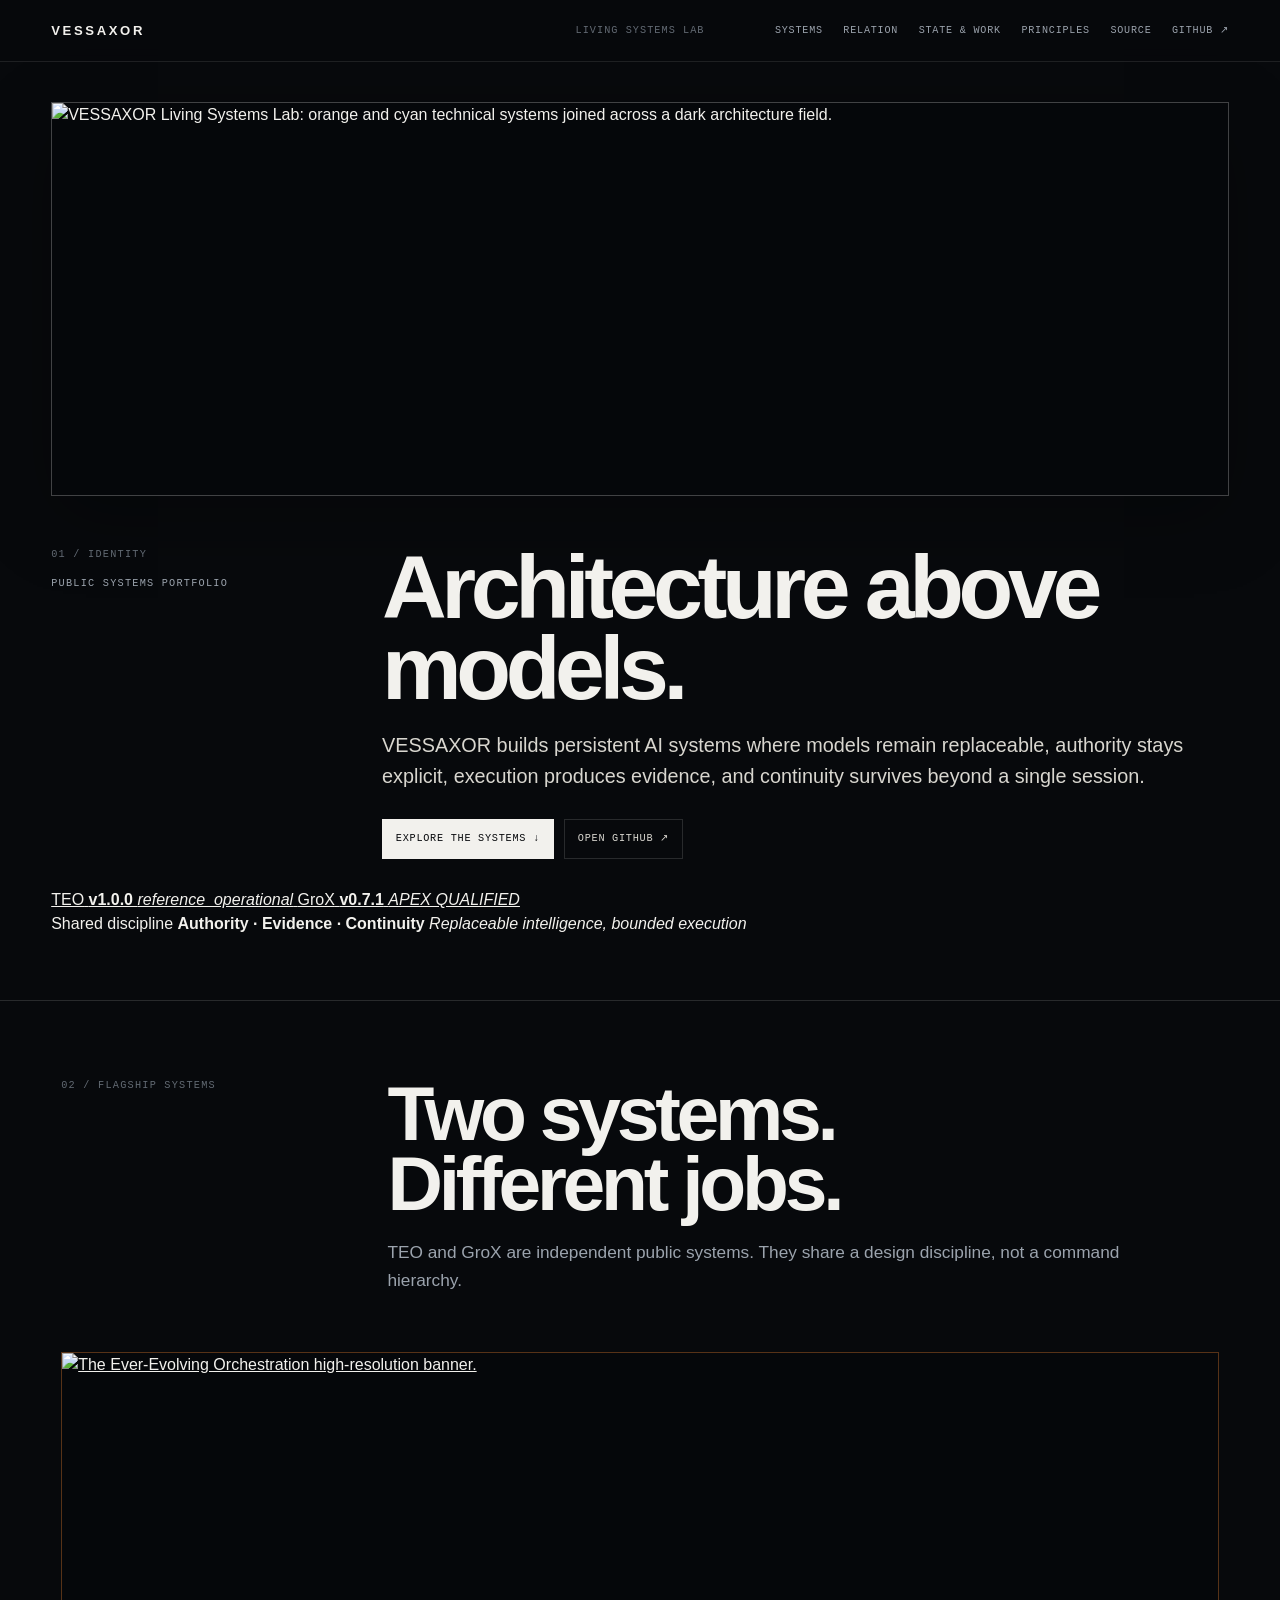
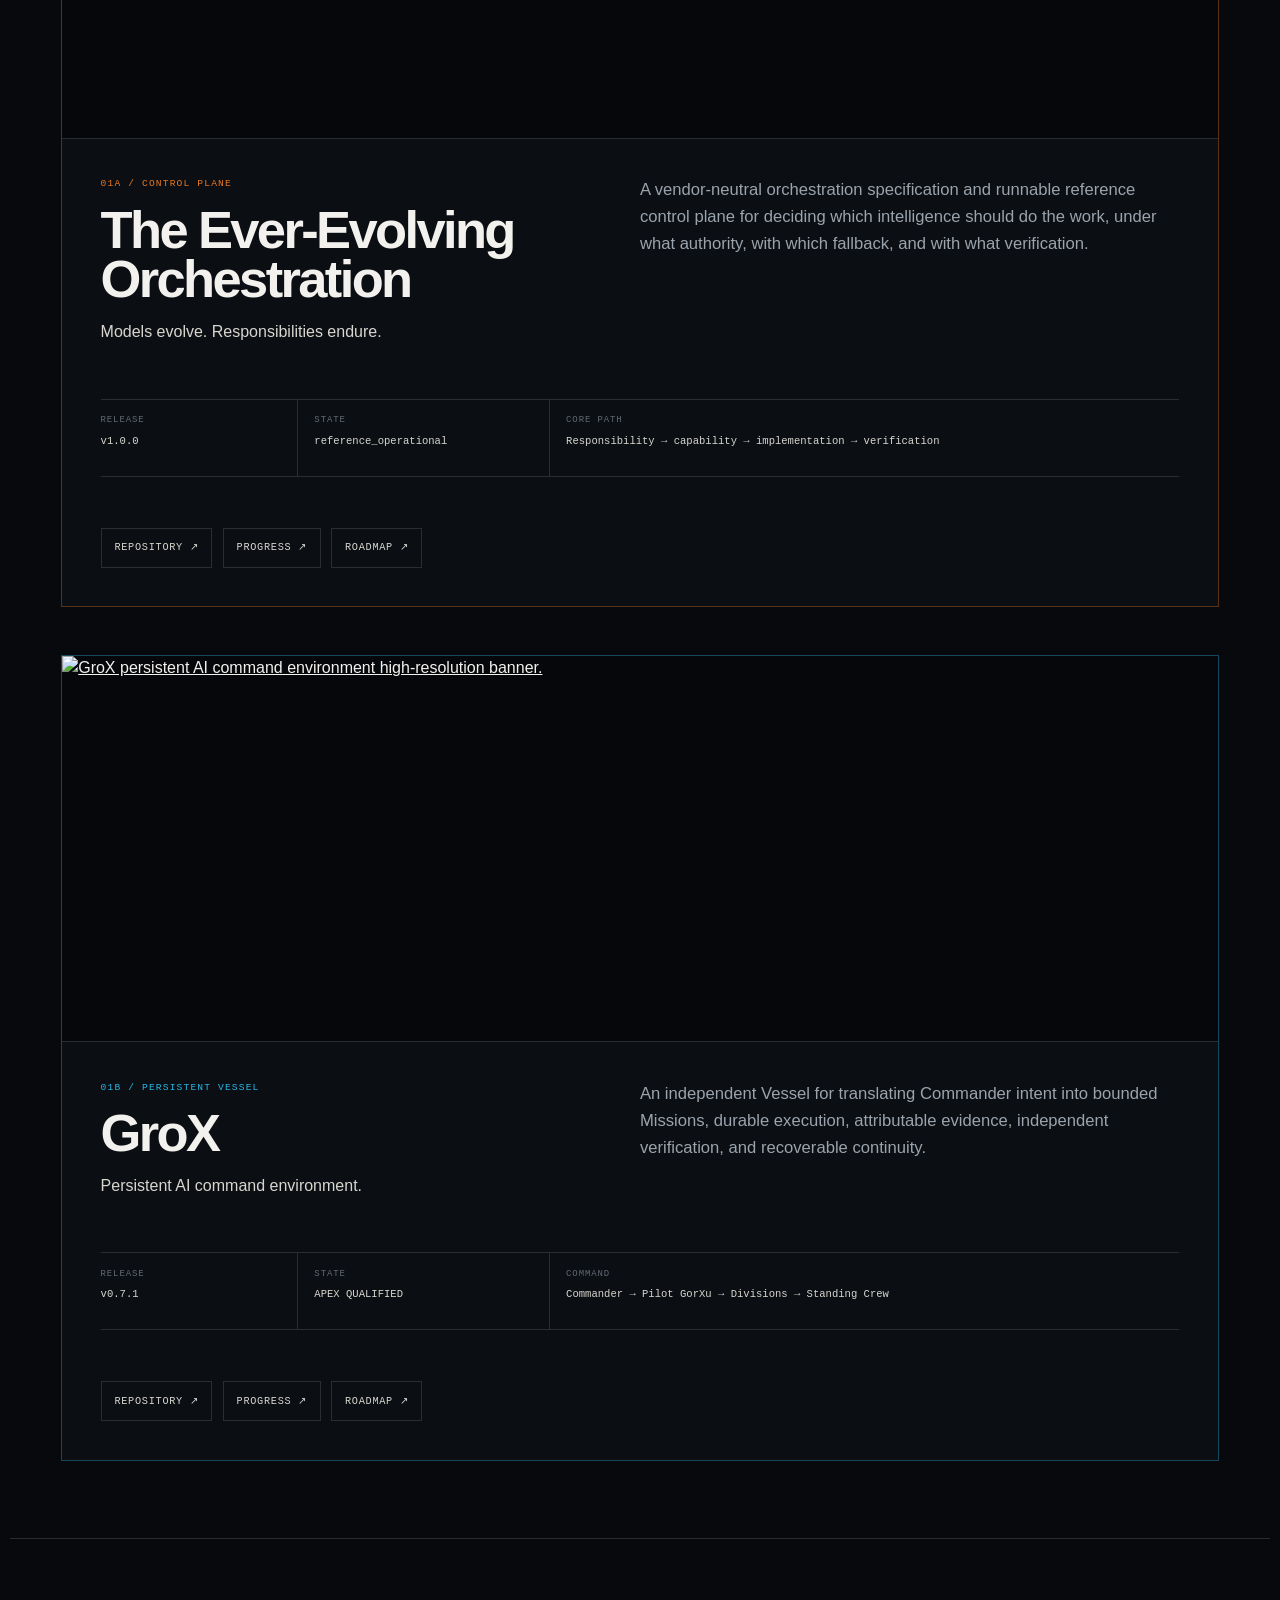
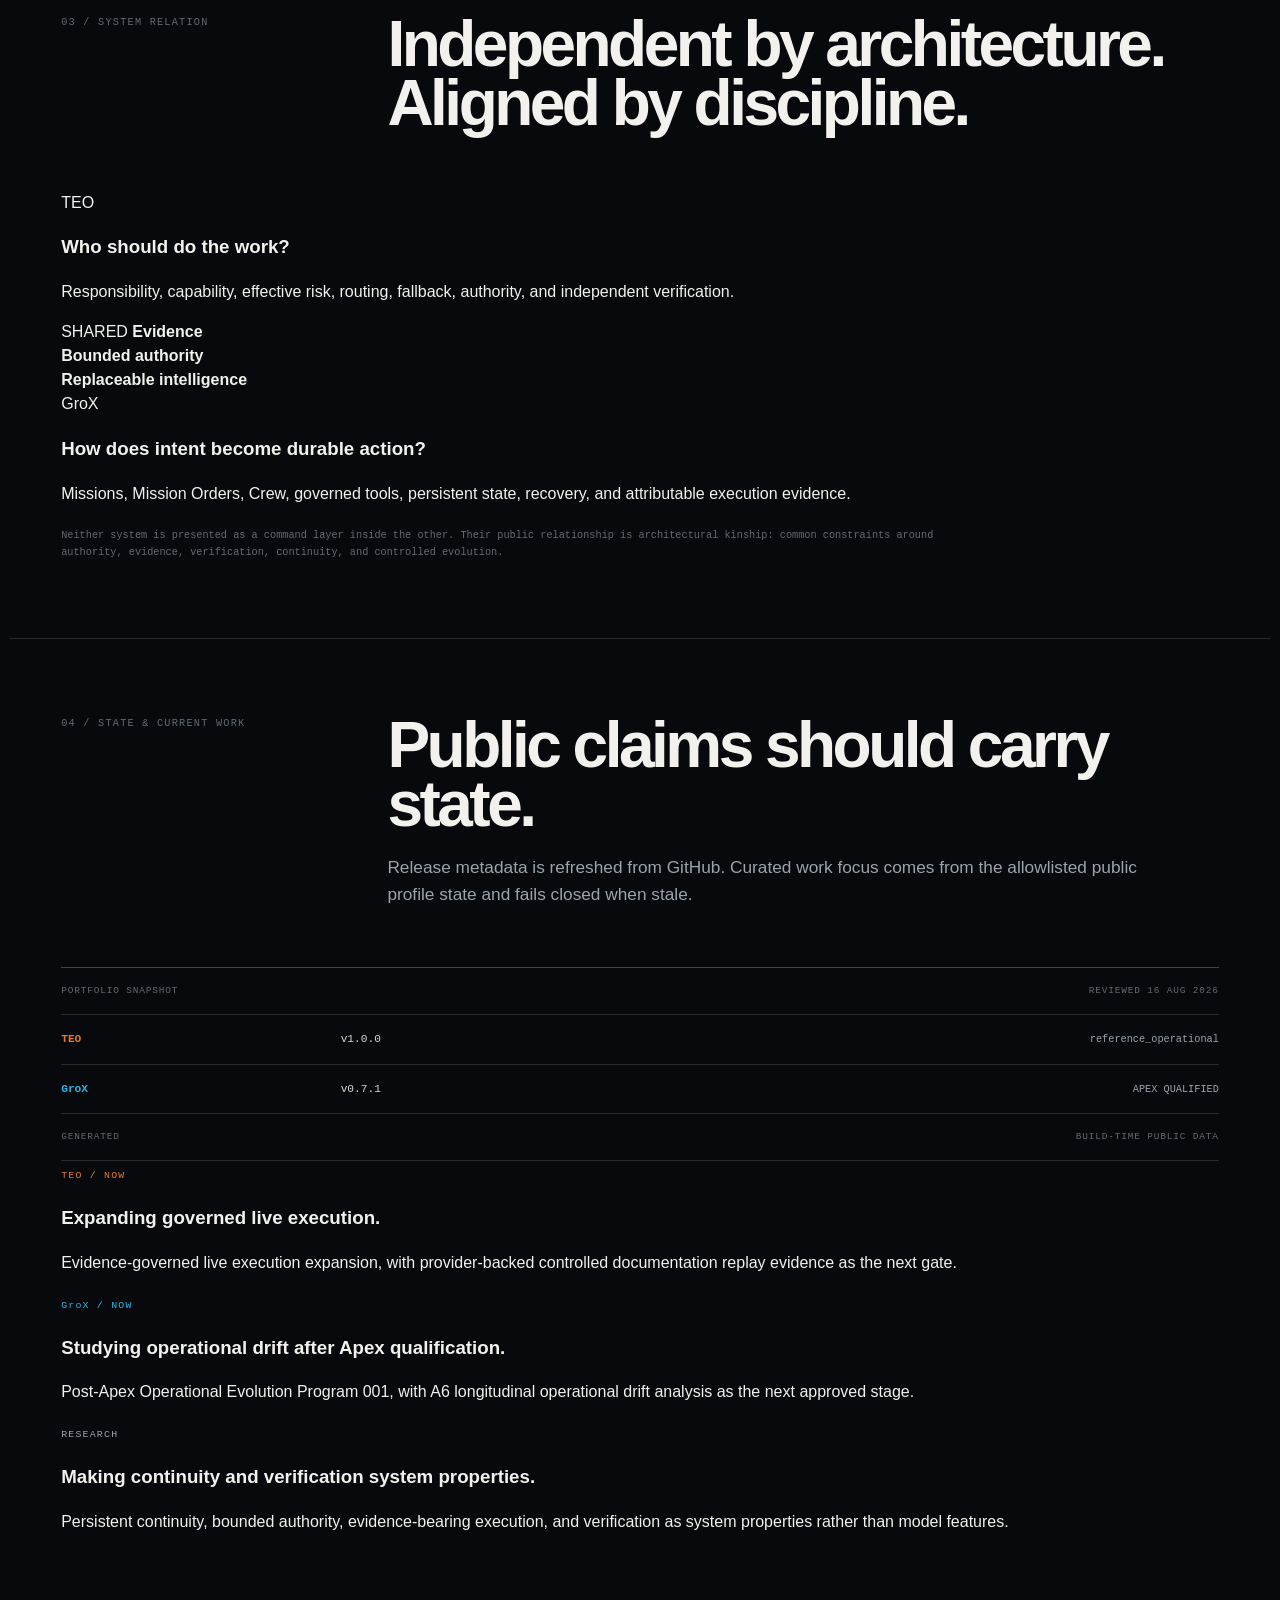
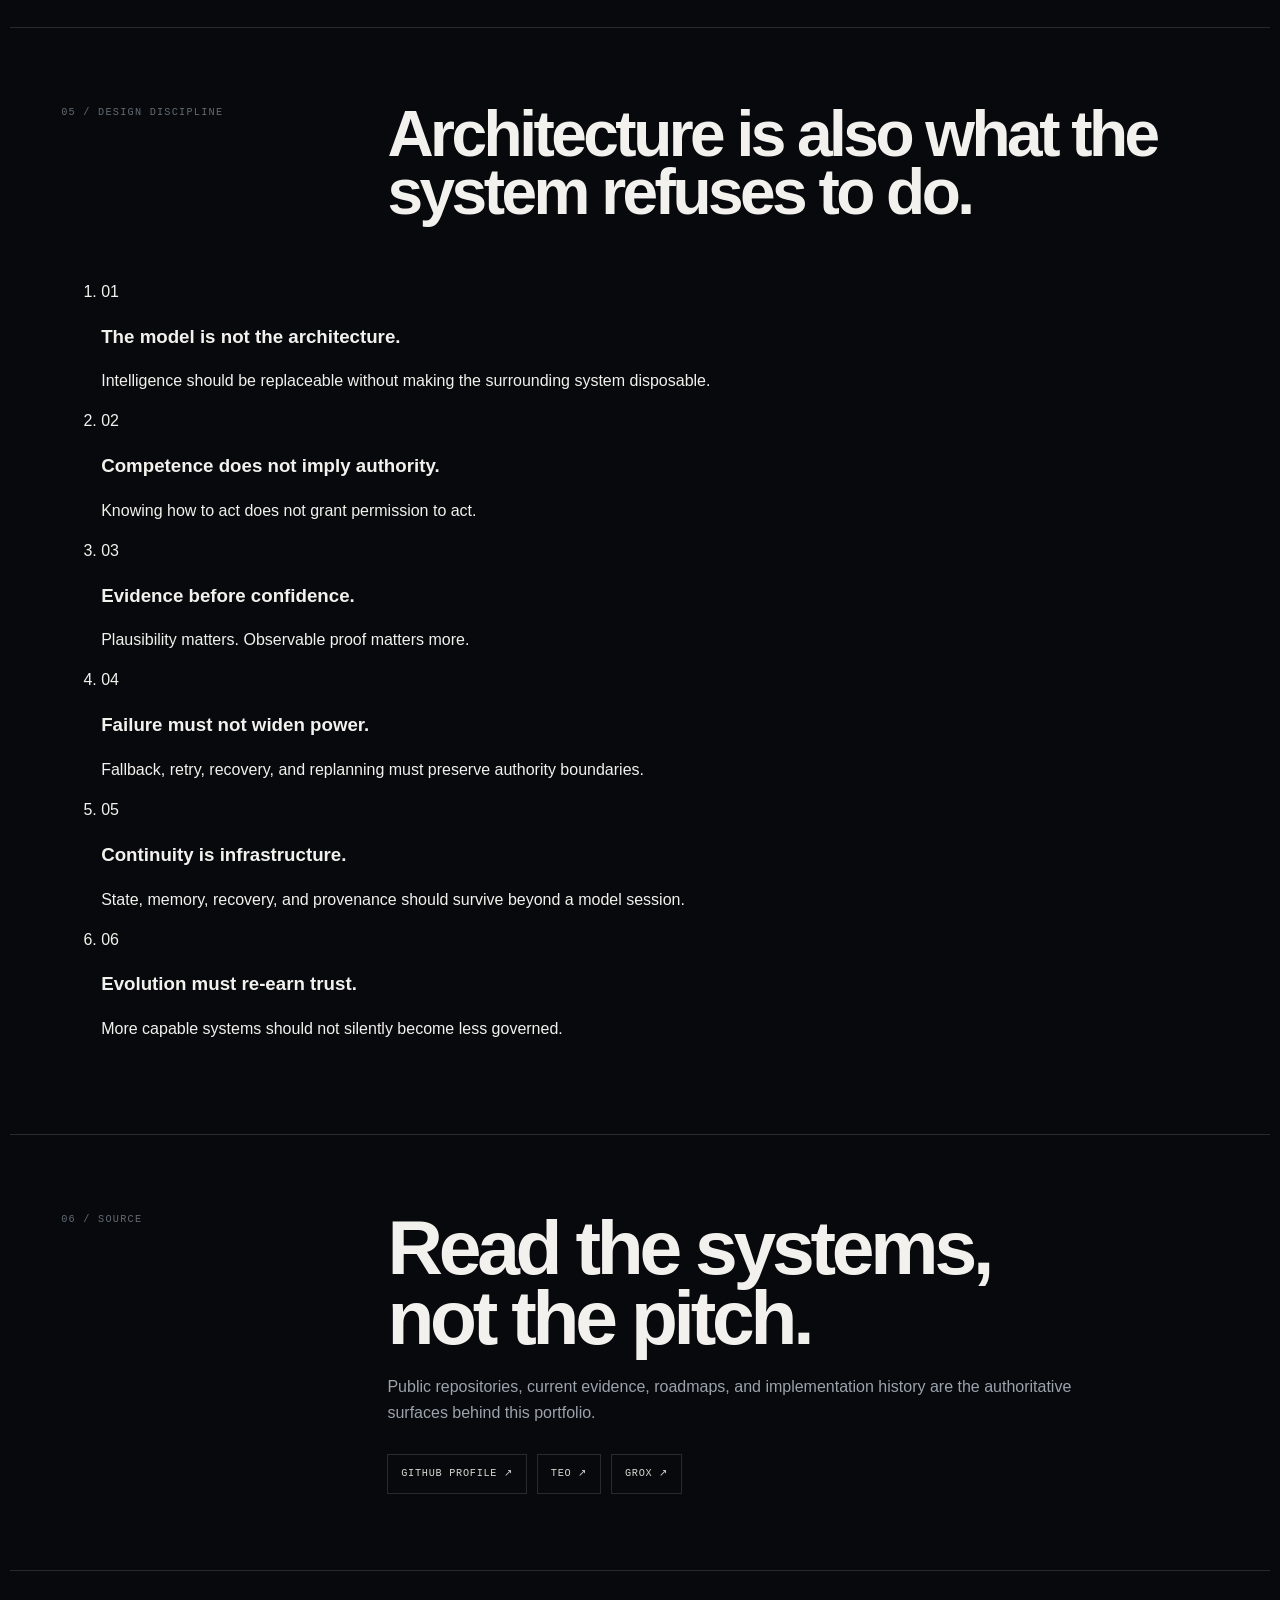
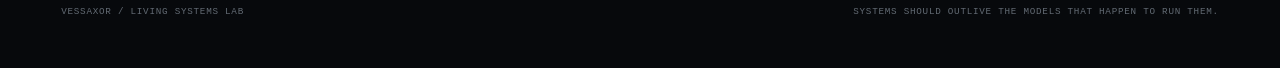
==== commit ca910edf: "Refine portfolio hierarchy and responsive media delivery" ====
--- a/index.html
+++ b/index.html
@@ -4,17 +4,23 @@
   <meta charset="utf-8" />
   <meta name="viewport" content="width=device-width, initial-scale=1" />
   <meta name="theme-color" content="#07090c" />
-  <meta name="description" content="VESSAXOR Living Systems Lab: persistent AI systems, governed orchestration, evidence-bearing execution, and verifiable evolution." />
+  <meta name="description" content="VESSAXOR builds persistent AI systems, governed orchestration, bounded authority, and evidence-bearing execution through TEO and GroX." />
   <meta name="robots" content="index,follow,max-image-preview:large" />
   <meta name="googlebot" content="index,follow,max-image-preview:large" />
-  <meta property="og:title" content="VESSAXOR — Living Systems Lab" />
-  <meta property="og:description" content="Public systems portfolio for TEO and GroX: architecture above models, bounded authority, persistent continuity, and evidence-bearing execution." />
+  <meta property="og:title" content="VESSAXOR — Persistent AI Systems & Orchestration" />
+  <meta property="og:description" content="Living Systems Lab for TEO and GroX: persistent AI systems, governed orchestration, bounded authority, continuity, and verifiable execution." />
   <meta property="og:type" content="website" />
   <meta property="og:url" content="https://vessaxor-spec.github.io/" />
-  <meta property="og:image" content="https://vessaxor-spec.github.io/assets/visuals/vessaxor-hero.png" />
+  <meta property="og:image" content="https://vessaxor-spec.github.io/assets/visuals/vessaxor-social-preview.png" />
+  <meta property="og:image:width" content="1200" />
+  <meta property="og:image:height" content="630" />
   <meta name="twitter:card" content="summary_large_image" />
+  <meta name="twitter:title" content="VESSAXOR — Persistent AI Systems & Orchestration" />
+  <meta name="twitter:description" content="Public systems portfolio for TEO and GroX." />
+  <meta name="twitter:image" content="https://vessaxor-spec.github.io/assets/visuals/vessaxor-social-preview.png" />
   <link rel="canonical" href="https://vessaxor-spec.github.io/" />
   <link rel="sitemap" type="application/xml" href="https://vessaxor-spec.github.io/sitemap.xml" />
+  <link rel="icon" type="image/svg+xml" href="./assets/visuals/vessaxor-favicon.svg" />
   <script type="application/ld+json">
     {
       "@context": "https://schema.org",
@@ -22,12 +28,10 @@
       "name": "VESSAXOR — Living Systems Lab",
       "url": "https://vessaxor-spec.github.io/",
       "description": "Public systems portfolio for TEO and GroX: persistent AI systems, governed orchestration, bounded authority, and evidence-bearing execution.",
-      "sameAs": [
-        "https://github.com/vessaxor-spec"
-      ]
+      "sameAs": ["https://github.com/vessaxor-spec"]
     }
   </script>
-  <title>VESSAXOR — Living Systems Lab</title>
+  <title>VESSAXOR — Persistent AI Systems & Orchestration</title>
   <link rel="stylesheet" href="./styles.css" />
 </head>
 <body>
@@ -40,9 +44,9 @@
     <nav id="site-nav" class="site-nav" aria-label="Site navigation">
       <a href="#systems">Systems</a>
       <a href="#relation">Relation</a>
-      <a href="#state">State</a>
-      <a href="#work">Current work</a>
+      <a href="#state">State &amp; work</a>
       <a href="#principles">Principles</a>
+      <a href="#source">Source</a>
       <a href="https://github.com/vessaxor-spec">GitHub ↗</a>
     </nav>
   </header>
@@ -50,17 +54,25 @@
   <main id="main">
     <section class="hero" id="top" aria-labelledby="hero-title">
       <figure class="hero-art">
-        <img
-          src="./assets/visuals/vessaxor-hero.png"
-          alt="VESSAXOR Living Systems Lab: orange and cyan technical systems joined across a dark architecture field."
-          width="2172"
-          height="724"
-          decoding="async"
-        />
+        <picture>
+          <source
+            type="image/webp"
+            srcset="./assets/visuals/vessaxor-hero-720.webp 720w, ./assets/visuals/vessaxor-hero-1200.webp 1200w, ./assets/visuals/vessaxor-hero-1800.webp 1800w"
+            sizes="(max-width: 640px) calc(100vw - 2rem), (max-width: 1440px) 92vw, 1320px"
+          />
+          <img
+            src="./assets/visuals/vessaxor-hero.png"
+            alt="VESSAXOR Living Systems Lab: orange and cyan technical systems joined across a dark architecture field."
+            width="2172"
+            height="724"
+            decoding="async"
+            fetchpriority="high"
+          />
+        </picture>
       </figure>
 
       <div class="hero-intro">
-        <div>
+        <div class="hero-labels">
           <p class="eyebrow">01 / IDENTITY</p>
           <p class="kicker">PUBLIC SYSTEMS PORTFOLIO</p>
         </div>
@@ -78,10 +90,22 @@
         </div>
       </div>
 
-      <div class="hero-ledger" aria-label="Portfolio scope">
-        <div><span>Public systems</span><strong>02</strong></div>
-        <div><span>Flagships</span><strong>TEO / GroX</strong></div>
-        <div><span>Shared discipline</span><strong>Authority / Evidence / Continuity</strong></div>
+      <div class="hero-evidence" aria-label="Current flagship system state">
+        <a class="evidence-entry evidence-entry-teo" href="#teo">
+          <span>TEO</span>
+          <strong id="hero-teo-release">v1.0.0</strong>
+          <em id="hero-teo-status">reference_operational</em>
+        </a>
+        <a class="evidence-entry evidence-entry-grox" href="#grox">
+          <span>GroX</span>
+          <strong id="hero-grox-release">v0.7.1</strong>
+          <em id="hero-grox-status">APEX QUALIFIED</em>
+        </a>
+        <div class="evidence-entry evidence-entry-shared">
+          <span>Shared discipline</span>
+          <strong>Authority · Evidence · Continuity</strong>
+          <em>Replaceable intelligence, bounded execution</em>
+        </div>
       </div>
     </section>
 
@@ -90,44 +114,35 @@
         <p class="eyebrow">02 / FLAGSHIP SYSTEMS</p>
         <div>
           <h2 id="systems-title">Two systems.<br />Different jobs.</h2>
-          <p class="section-deck">
-            TEO and GroX are independent public systems. They share a design discipline,
-            not a command hierarchy.
-          </p>
+          <p class="section-deck">TEO and GroX are independent public systems. They share a design discipline, not a command hierarchy.</p>
         </div>
       </header>
 
       <article class="system-panel system-panel-teo" id="teo">
         <a class="system-art" href="https://github.com/vessaxor-spec/The-ever-evolving-orchestration-" aria-label="Open TEO repository">
-          <img
-            src="./assets/visuals/teo-banner.png"
-            alt="The Ever-Evolving Orchestration high-resolution banner."
-            width="2172"
-            height="724"
-            loading="lazy"
-            decoding="async"
-          />
-        </a>
-
+          <picture>
+            <source
+              type="image/webp"
+              srcset="./assets/visuals/teo-banner-720.webp 720w, ./assets/visuals/teo-banner-1200.webp 1200w, ./assets/visuals/teo-banner-1800.webp 1800w"
+              sizes="(max-width: 640px) calc(100vw - 2rem), (max-width: 1260px) 92vw, 1260px"
+            />
+            <img src="./assets/visuals/teo-banner.png" alt="The Ever-Evolving Orchestration high-resolution banner." width="2172" height="724" loading="lazy" decoding="async" />
+          </picture>
+        </a>
         <div class="system-body">
           <div class="system-identity">
             <p class="system-code">01A / CONTROL PLANE</p>
             <h3>The Ever-Evolving Orchestration</h3>
             <p class="system-thesis">Models evolve. Responsibilities endure.</p>
           </div>
-
           <p class="system-description">
-            A vendor-neutral orchestration specification and runnable reference control plane
-            for deciding which intelligence should do the work, under what authority, with
-            which fallback, and with what verification.
+            A vendor-neutral orchestration specification and runnable reference control plane for deciding which intelligence should do the work, under what authority, with which fallback, and with what verification.
           </p>
-
           <dl class="system-meta">
             <div><dt>Release</dt><dd id="teo-release">v1.0.0</dd></div>
             <div><dt>State</dt><dd id="teo-status">reference_operational</dd></div>
             <div><dt>Core path</dt><dd>Responsibility → capability → implementation → verification</dd></div>
           </dl>
-
           <div class="system-links">
             <a href="https://github.com/vessaxor-spec/The-ever-evolving-orchestration-">Repository ↗</a>
             <a href="https://github.com/vessaxor-spec/The-ever-evolving-orchestration-/blob/main/docs/stewardship/progress-tracker.md">Progress ↗</a>
@@ -138,35 +153,29 @@
 
       <article class="system-panel system-panel-grox" id="grox">
         <a class="system-art" href="https://github.com/vessaxor-spec/GroX" aria-label="Open GroX repository">
-          <img
-            src="./assets/visuals/grox-banner.png"
-            alt="GroX persistent AI command environment high-resolution banner."
-            width="2172"
-            height="724"
-            loading="lazy"
-            decoding="async"
-          />
-        </a>
-
+          <picture>
+            <source
+              type="image/webp"
+              srcset="./assets/visuals/grox-banner-720.webp 720w, ./assets/visuals/grox-banner-1200.webp 1200w, ./assets/visuals/grox-banner-1800.webp 1800w"
+              sizes="(max-width: 640px) calc(100vw - 2rem), (max-width: 1260px) 92vw, 1260px"
+            />
+            <img src="./assets/visuals/grox-banner.png" alt="GroX persistent AI command environment high-resolution banner." width="2172" height="724" loading="lazy" decoding="async" />
+          </picture>
+        </a>
         <div class="system-body">
           <div class="system-identity">
             <p class="system-code">01B / PERSISTENT VESSEL</p>
             <h3>GroX</h3>
             <p class="system-thesis">Persistent AI command environment.</p>
           </div>
-
           <p class="system-description">
-            An independent Vessel for translating Commander intent into bounded Missions,
-            durable execution, attributable evidence, independent verification, and
-            recoverable continuity.
+            An independent Vessel for translating Commander intent into bounded Missions, durable execution, attributable evidence, independent verification, and recoverable continuity.
           </p>
-
           <dl class="system-meta">
             <div><dt>Release</dt><dd id="grox-release">v0.7.1</dd></div>
             <div><dt>State</dt><dd id="grox-status">APEX QUALIFIED</dd></div>
             <div><dt>Command</dt><dd>Commander → Pilot GorXu → Divisions → Standing Crew</dd></div>
           </dl>
-
           <div class="system-links">
             <a href="https://github.com/vessaxor-spec/GroX">Repository ↗</a>
             <a href="https://github.com/vessaxor-spec/GroX/blob/main/docs/stewardship/progress-tracker.md">Progress ↗</a>
@@ -179,124 +188,83 @@
     <section class="relation section-shell" id="relation" aria-labelledby="relation-title">
       <header class="section-heading compact-heading">
         <p class="eyebrow">03 / SYSTEM RELATION</p>
-        <div>
-          <h2 id="relation-title">Independent by architecture.<br />Aligned by discipline.</h2>
-        </div>
-      </header>
-
-      <div class="relation-grid">
-        <article class="relation-card relation-card-teo">
+        <div><h2 id="relation-title">Independent by architecture.<br />Aligned by discipline.</h2></div>
+      </header>
+
+      <div class="relation-spine">
+        <article class="relation-side relation-side-teo">
           <span>TEO</span>
           <h3>Who should do the work?</h3>
           <p>Responsibility, capability, effective risk, routing, fallback, authority, and independent verification.</p>
         </article>
-
-        <div class="relation-junction" aria-hidden="true">
+        <div class="relation-axis" aria-hidden="true">
           <span>SHARED</span>
           <strong>Evidence<br />Bounded authority<br />Replaceable intelligence</strong>
         </div>
-
-        <article class="relation-card relation-card-grox">
+        <article class="relation-side relation-side-grox">
           <span>GroX</span>
           <h3>How does intent become durable action?</h3>
           <p>Missions, Mission Orders, Crew, governed tools, persistent state, recovery, and attributable execution evidence.</p>
         </article>
       </div>
-
-      <p class="relation-note">
-        Neither system is presented as a command layer inside the other. Their public relationship
-        is architectural kinship: common constraints around authority, evidence, verification,
-        continuity, and controlled evolution.
-      </p>
+      <p class="relation-note">Neither system is presented as a command layer inside the other. Their public relationship is architectural kinship: common constraints around authority, evidence, verification, continuity, and controlled evolution.</p>
     </section>
 
     <section class="state section-shell" id="state" aria-labelledby="state-title">
       <header class="section-heading compact-heading">
-        <p class="eyebrow">04 / PUBLIC STATE</p>
+        <p class="eyebrow">04 / STATE &amp; CURRENT WORK</p>
         <div>
-          <h2 id="state-title">Claims should carry state.</h2>
-          <p class="section-deck">
-            Release metadata is refreshed from GitHub. Curated work focus is pulled from the
-            allowlisted public profile state and fails closed when stale.
-          </p>
-        </div>
-      </header>
-
-      <div class="state-board">
-        <div class="state-board-head">
-          <span>PORTFOLIO SNAPSHOT</span>
-          <span id="reviewed-at">reviewed 16 Aug 2026</span>
-        </div>
-        <div class="state-row state-row-teo">
-          <span>TEO</span>
-          <strong id="state-teo-release">v1.0.0</strong>
-          <em id="state-teo-status">reference_operational</em>
-        </div>
-        <div class="state-row state-row-grox">
-          <span>GroX</span>
-          <strong id="state-grox-release">v0.7.1</strong>
-          <em id="state-grox-status">APEX QUALIFIED</em>
-        </div>
-        <div class="state-board-foot">
-          <span>Generated</span>
-          <span id="generated-at">build-time public data</span>
-        </div>
-      </div>
-    </section>
-
-    <section class="current-work section-shell" id="work" aria-labelledby="work-title">
-      <header class="section-heading">
-        <p class="eyebrow">05 / CURRENT WORK</p>
-        <div>
-          <h2 id="work-title">What is moving now.</h2>
-        </div>
-      </header>
-
-      <ol class="work-list">
-        <li>
-          <span class="work-index">01</span>
-          <div>
-            <p class="work-label work-label-teo">TEO</p>
+          <h2 id="state-title">Public claims should carry state.</h2>
+          <p class="section-deck">Release metadata is refreshed from GitHub. Curated work focus comes from the allowlisted public profile state and fails closed when stale.</p>
+        </div>
+      </header>
+
+      <div class="state-work-layout">
+        <div class="state-board" aria-label="Current public portfolio state">
+          <div class="state-board-head"><span>PORTFOLIO SNAPSHOT</span><span id="reviewed-at">reviewed 16 Aug 2026</span></div>
+          <div class="state-row state-row-teo"><span>TEO</span><strong id="state-teo-release">v1.0.0</strong><em id="state-teo-status">reference_operational</em></div>
+          <div class="state-row state-row-grox"><span>GroX</span><strong id="state-grox-release">v0.7.1</strong><em id="state-grox-status">APEX QUALIFIED</em></div>
+          <div class="state-board-foot"><span>Generated</span><span id="generated-at">build-time public data</span></div>
+        </div>
+
+        <div class="work-ledger" id="work" aria-label="Current public work">
+          <article>
+            <span class="work-label work-label-teo">TEO / NOW</span>
+            <h3>Expanding governed live execution.</h3>
             <p id="teo-focus">Evidence-governed live execution expansion, with provider-backed controlled documentation replay evidence as the next gate.</p>
-          </div>
-        </li>
-        <li>
-          <span class="work-index">02</span>
-          <div>
-            <p class="work-label work-label-grox">GroX</p>
+          </article>
+          <article>
+            <span class="work-label work-label-grox">GroX / NOW</span>
+            <h3>Studying operational drift after Apex qualification.</h3>
             <p id="grox-focus">Post-Apex Operational Evolution Program 001, with A6 longitudinal operational drift analysis as the next approved stage.</p>
-          </div>
-        </li>
-        <li>
-          <span class="work-index">03</span>
-          <div>
-            <p class="work-label">RESEARCH</p>
+          </article>
+          <article>
+            <span class="work-label">RESEARCH</span>
+            <h3>Making continuity and verification system properties.</h3>
             <p id="research-focus">Persistent continuity, bounded authority, evidence-bearing execution, and verification as system properties rather than model features.</p>
-          </div>
-        </li>
+          </article>
+        </div>
+      </div>
+    </section>
+
+    <section class="principles section-shell" id="principles" aria-labelledby="principles-title">
+      <header class="section-heading compact-heading">
+        <p class="eyebrow">05 / DESIGN DISCIPLINE</p>
+        <div><h2 id="principles-title">Architecture is also what the system refuses to do.</h2></div>
+      </header>
+
+      <ol class="principles-list">
+        <li><span>01</span><h3>The model is not the architecture.</h3><p>Intelligence should be replaceable without making the surrounding system disposable.</p></li>
+        <li><span>02</span><h3>Competence does not imply authority.</h3><p>Knowing how to act does not grant permission to act.</p></li>
+        <li><span>03</span><h3>Evidence before confidence.</h3><p>Plausibility matters. Observable proof matters more.</p></li>
+        <li><span>04</span><h3>Failure must not widen power.</h3><p>Fallback, retry, recovery, and replanning must preserve authority boundaries.</p></li>
+        <li><span>05</span><h3>Continuity is infrastructure.</h3><p>State, memory, recovery, and provenance should survive beyond a model session.</p></li>
+        <li><span>06</span><h3>Evolution must re-earn trust.</h3><p>More capable systems should not silently become less governed.</p></li>
       </ol>
     </section>
 
-    <section class="principles section-shell" id="principles" aria-labelledby="principles-title">
-      <header class="section-heading">
-        <p class="eyebrow">06 / DESIGN DISCIPLINE</p>
-        <div>
-          <h2 id="principles-title">Architecture is also what the system refuses to do.</h2>
-        </div>
-      </header>
-
-      <div class="principles-grid">
-        <article><span>01</span><h3>The model is not the architecture.</h3><p>Intelligence should be replaceable without making the surrounding system disposable.</p></article>
-        <article><span>02</span><h3>Competence does not imply authority.</h3><p>Knowing how to act does not grant permission to act.</p></article>
-        <article><span>03</span><h3>Evidence before confidence.</h3><p>Plausibility matters. Observable proof matters more.</p></article>
-        <article><span>04</span><h3>Failure must not widen power.</h3><p>Fallback, retry, recovery, and replanning must preserve authority boundaries.</p></article>
-        <article><span>05</span><h3>Continuity is infrastructure.</h3><p>State, memory, recovery, and provenance should survive beyond a model session.</p></article>
-        <article><span>06</span><h3>Evolution must re-earn trust.</h3><p>More capable systems should not silently become less governed.</p></article>
-      </div>
-    </section>
-
-    <section class="source-exit section-shell" aria-labelledby="source-title">
-      <p class="eyebrow">07 / SOURCE</p>
+    <section class="source-exit section-shell" id="source" aria-labelledby="source-title">
+      <p class="eyebrow">06 / SOURCE</p>
       <div>
         <h2 id="source-title">Read the systems,<br />not the pitch.</h2>
         <p>Public repositories, current evidence, roadmaps, and implementation history are the authoritative surfaces behind this portfolio.</p>
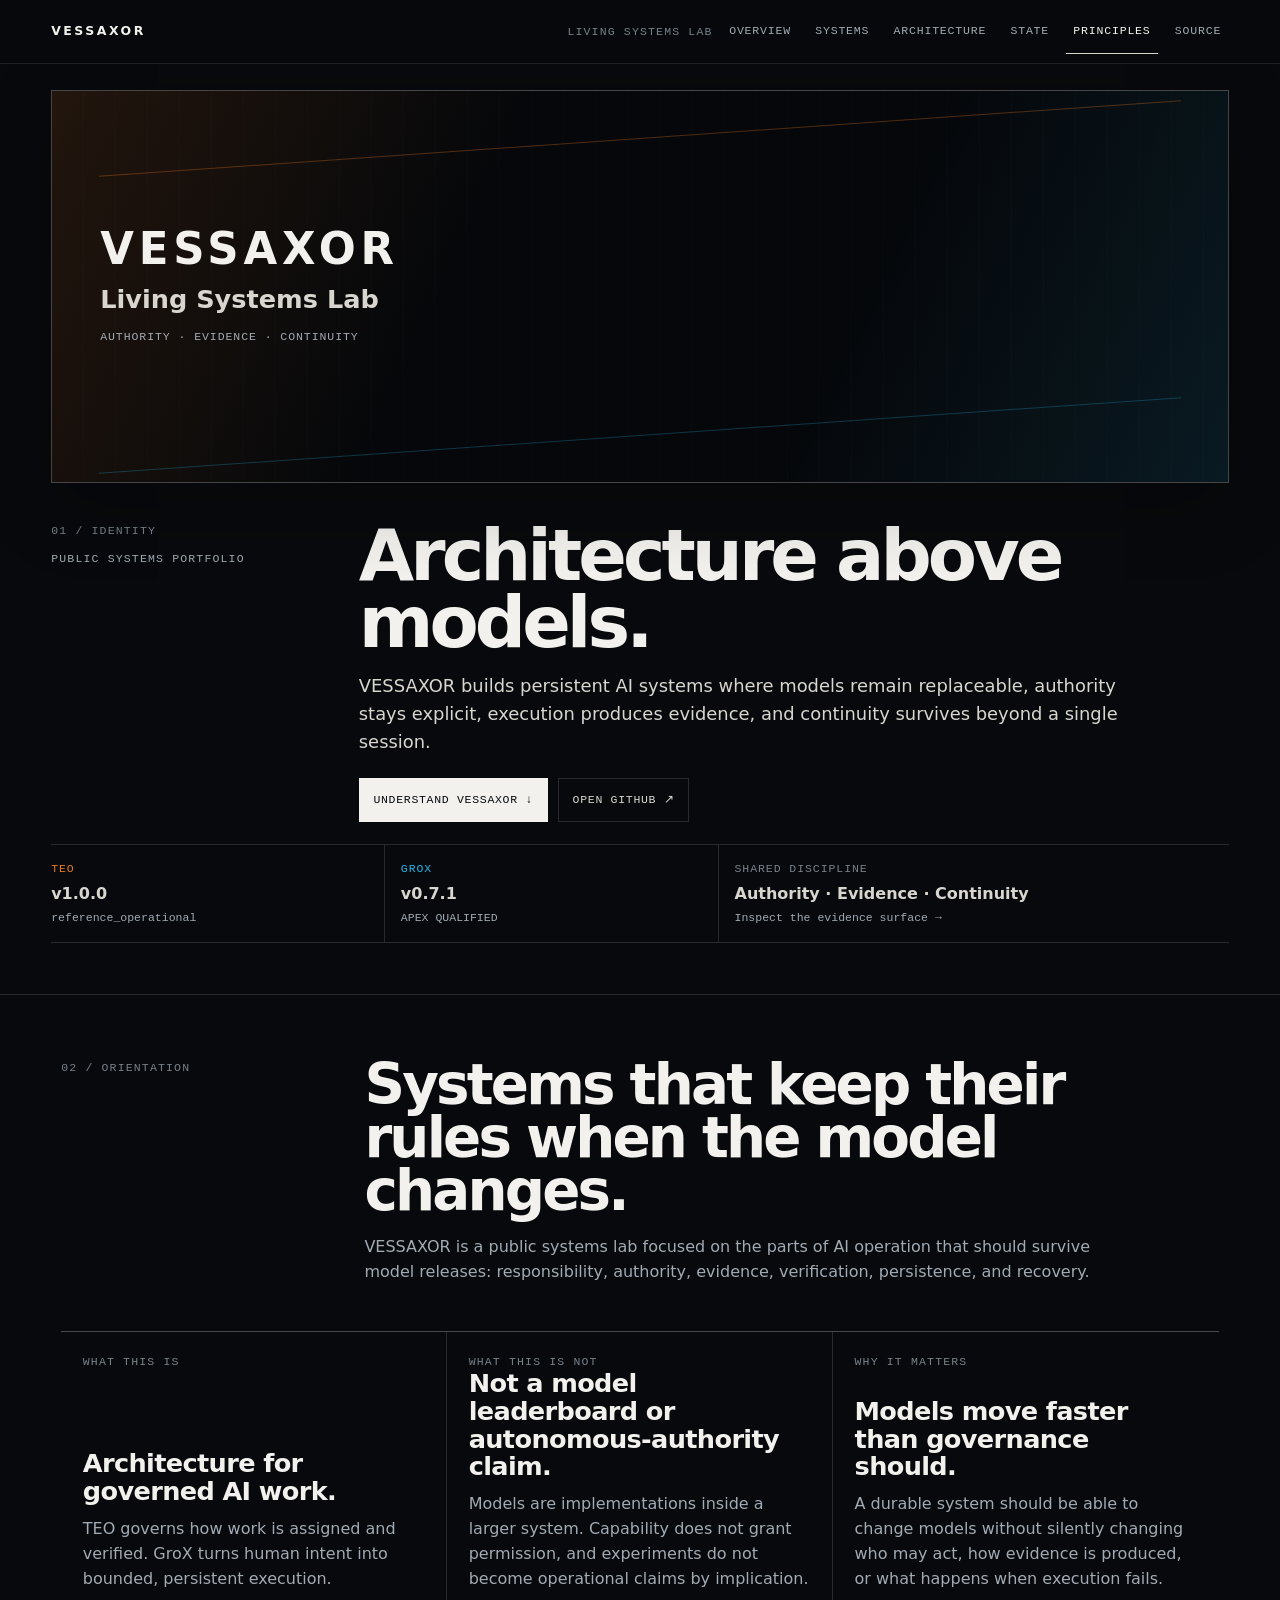
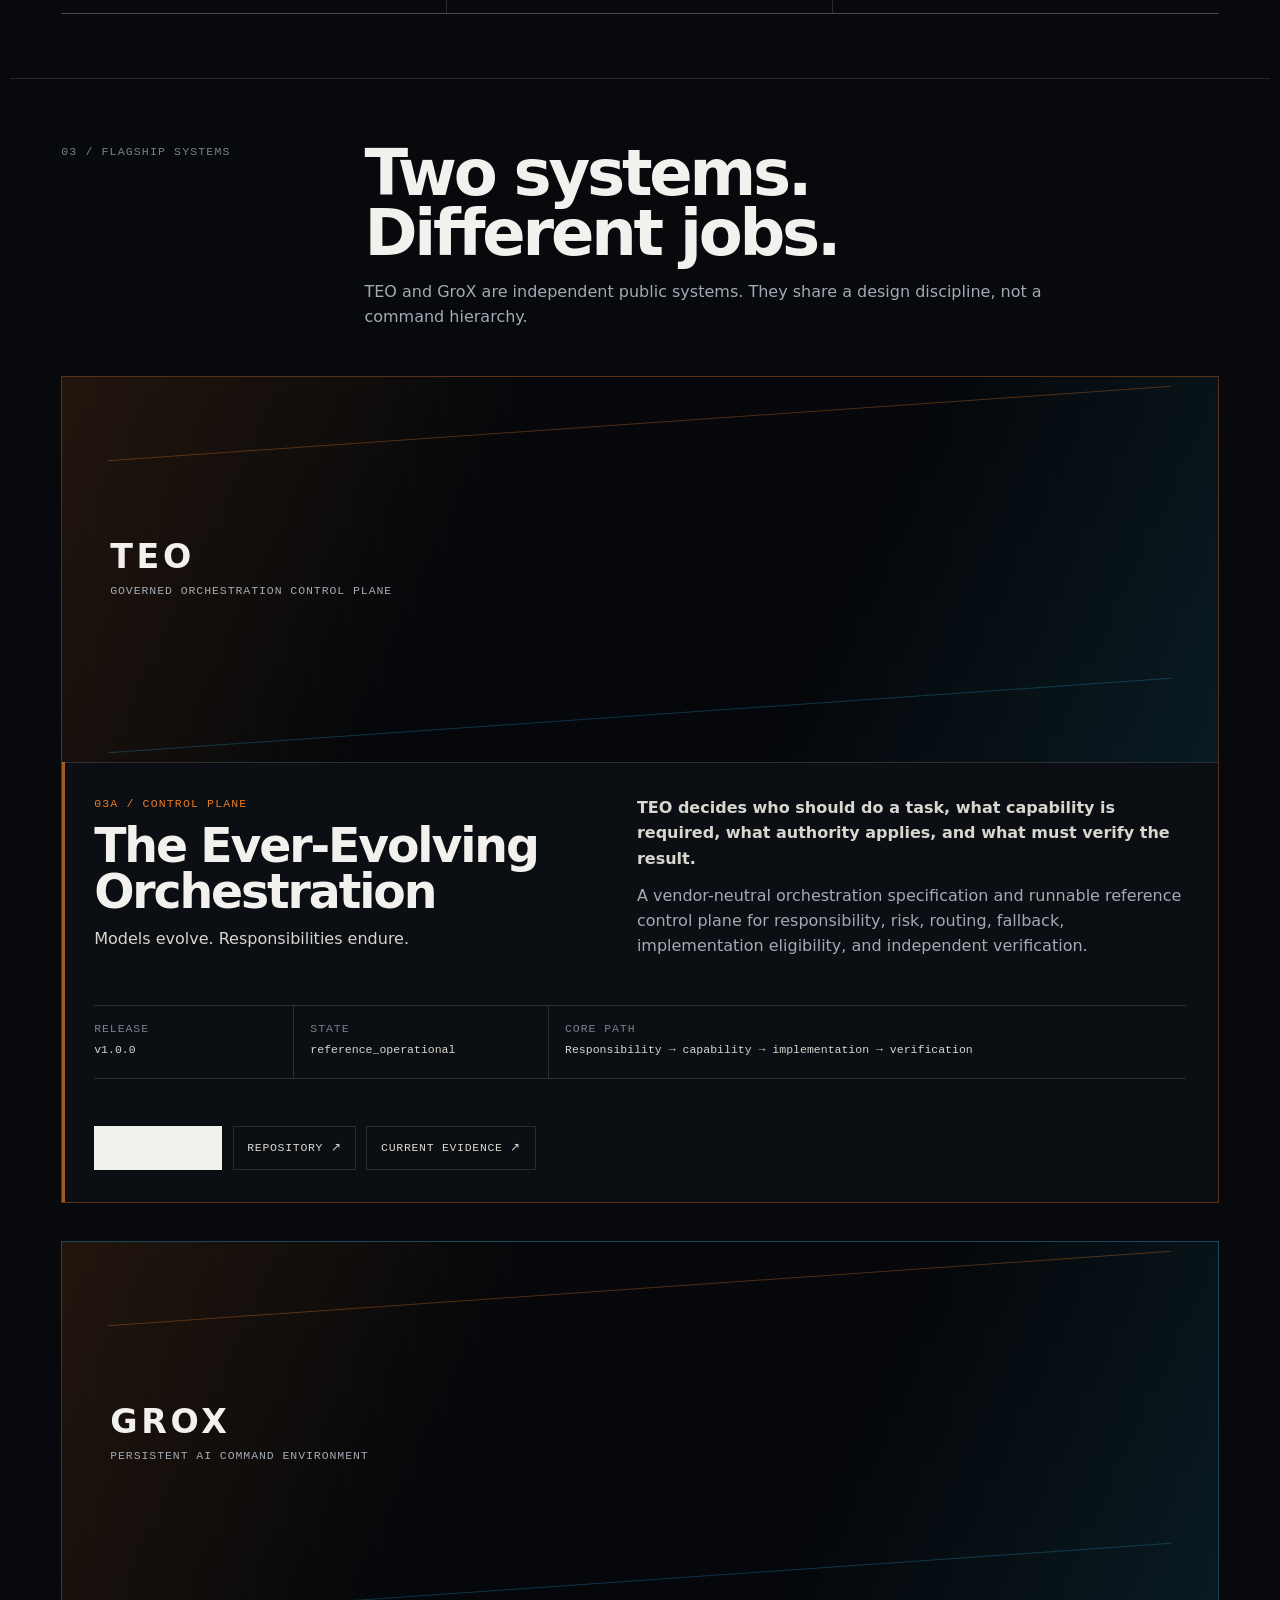
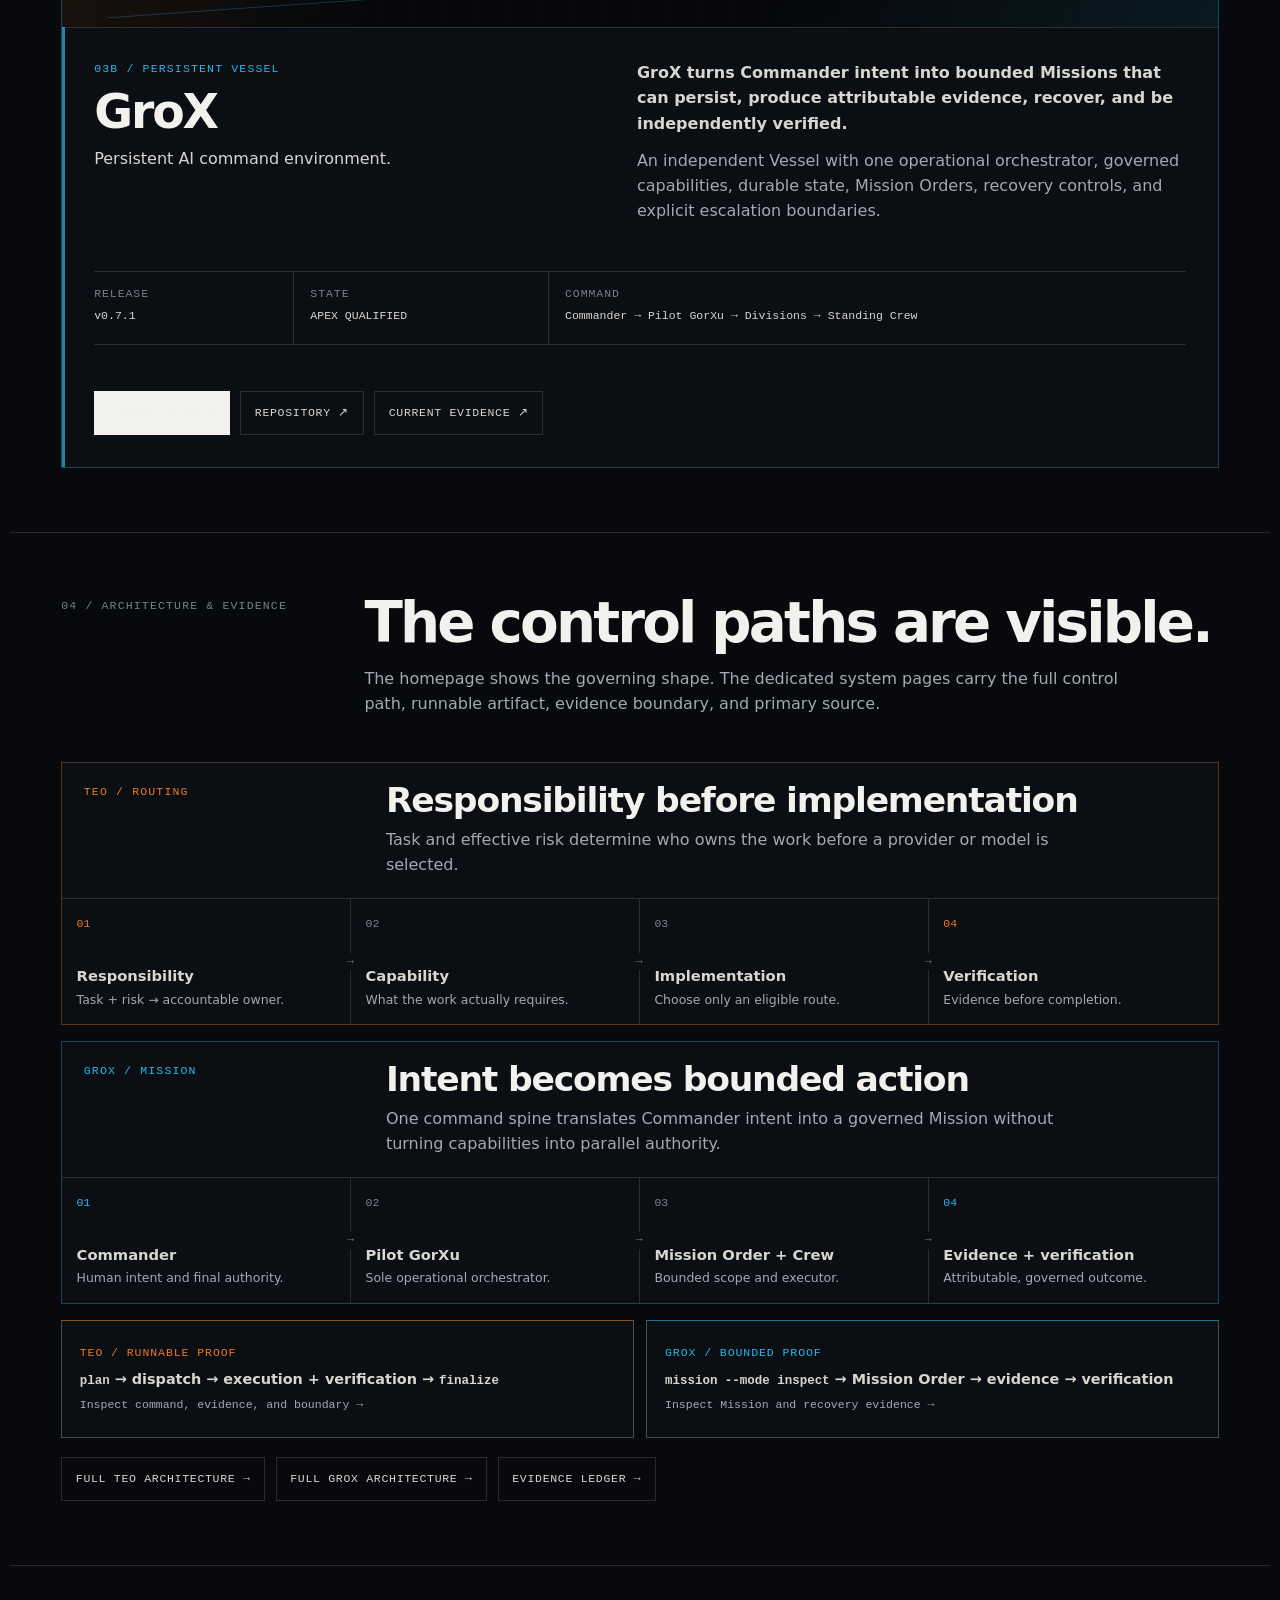
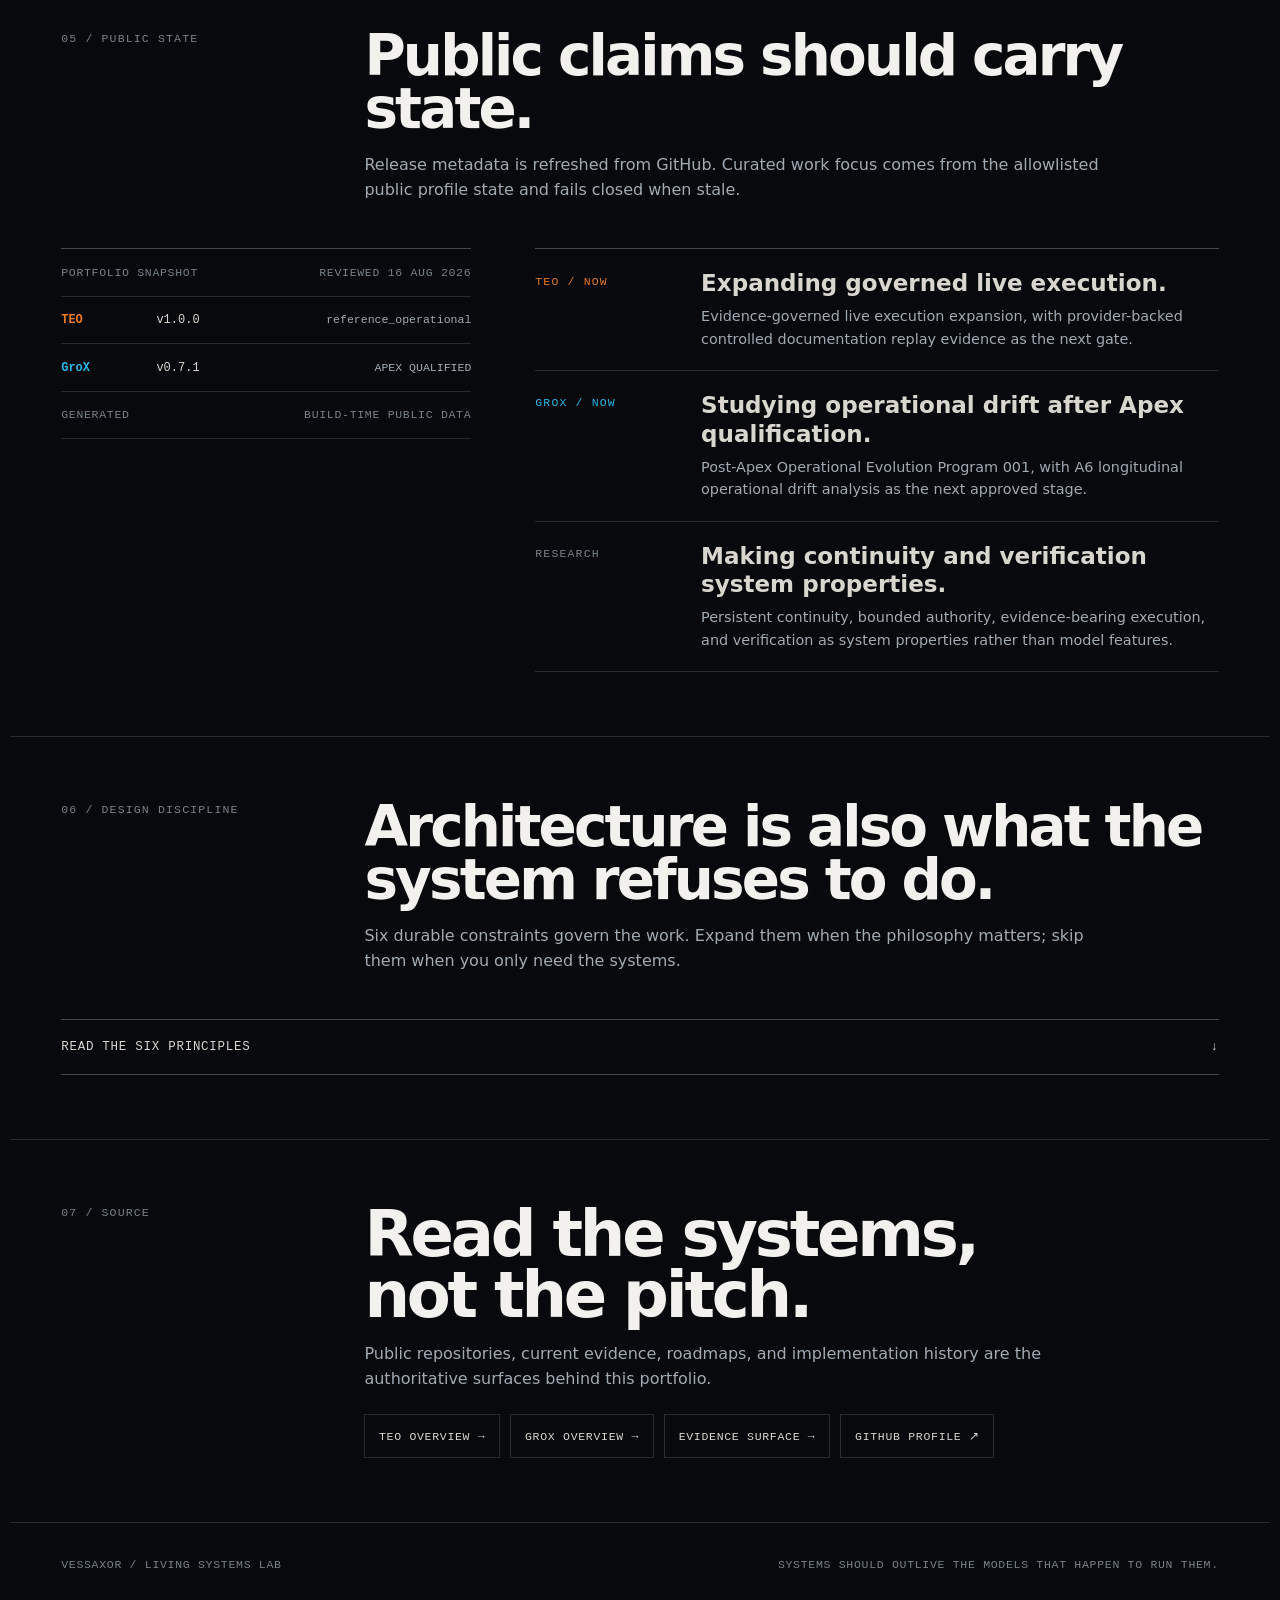
==== commit d51356c1: "Evolve VESSAXOR public surface Harden hero reliability through fail-visible media recovery and a pos" ====
--- a/index.html
+++ b/index.html
@@ -21,6 +21,7 @@
   <link rel="canonical" href="https://vessaxor-spec.github.io/" />
   <link rel="sitemap" type="application/xml" href="https://vessaxor-spec.github.io/sitemap.xml" />
   <link rel="icon" type="image/svg+xml" href="./assets/visuals/vessaxor-favicon.svg" />
+  <link rel="preload" href="./assets/visuals/vessaxor-hero-1200.webp" as="image" type="image/webp" media="(min-width: 641px)" />
   <script type="application/ld+json">
     {
       "@context": "https://schema.org",
@@ -33,6 +34,7 @@
   </script>
   <title>VESSAXOR — Persistent AI Systems & Orchestration</title>
   <link rel="stylesheet" href="./styles.css" />
+  <link rel="stylesheet" href="./homepage-summary.css" />
 </head>
 <body>
   <a class="skip-link" href="#main">Skip to content</a>
@@ -42,18 +44,23 @@
     <p class="header-note">Living Systems Lab</p>
     <button class="menu-toggle" type="button" aria-expanded="false" aria-controls="site-nav">Menu</button>
     <nav id="site-nav" class="site-nav" aria-label="Site navigation">
+      <a href="#orientation">Overview</a>
       <a href="#systems">Systems</a>
-      <a href="#relation">Relation</a>
-      <a href="#state">State &amp; work</a>
+      <a href="#architecture">Architecture</a>
+      <a href="#state">State</a>
       <a href="#principles">Principles</a>
       <a href="#source">Source</a>
-      <a href="https://github.com/vessaxor-spec">GitHub ↗</a>
     </nav>
   </header>
 
   <main id="main">
     <section class="hero" id="top" aria-labelledby="hero-title">
-      <figure class="hero-art">
+      <figure class="hero-art reliable-media" data-reliable-media data-media-state="pending">
+        <div class="hero-art-fallback media-fallback" aria-hidden="true">
+          <span>VESSAXOR</span>
+          <strong>Living Systems Lab</strong>
+          <em>Authority · Evidence · Continuity</em>
+        </div>
         <picture>
           <source
             type="image/webp"
@@ -62,6 +69,7 @@
           />
           <img
             src="./assets/visuals/vessaxor-hero.png"
+            data-fallback-src="./assets/visuals/vessaxor-hero.png"
             alt="VESSAXOR Living Systems Lab: orange and cyan technical systems joined across a dark architecture field."
             width="2172"
             height="724"
@@ -84,34 +92,61 @@
             survives beyond a single session.
           </p>
           <div class="hero-actions" aria-label="Primary portfolio links">
-            <a class="action action-primary" href="#systems">Explore the systems ↓</a>
+            <a class="action action-primary" href="#orientation">Understand VESSAXOR ↓</a>
             <a class="action" href="https://github.com/vessaxor-spec">Open GitHub ↗</a>
           </div>
         </div>
       </div>
 
       <div class="hero-evidence" aria-label="Current flagship system state">
-        <a class="evidence-entry evidence-entry-teo" href="#teo">
+        <a class="evidence-entry evidence-entry-teo" href="./teo/">
           <span>TEO</span>
           <strong id="hero-teo-release">v1.0.0</strong>
           <em id="hero-teo-status">reference_operational</em>
         </a>
-        <a class="evidence-entry evidence-entry-grox" href="#grox">
+        <a class="evidence-entry evidence-entry-grox" href="./grox/">
           <span>GroX</span>
           <strong id="hero-grox-release">v0.7.1</strong>
           <em id="hero-grox-status">APEX QUALIFIED</em>
         </a>
-        <div class="evidence-entry evidence-entry-shared">
+        <a class="evidence-entry evidence-entry-shared" href="./evidence/">
           <span>Shared discipline</span>
           <strong>Authority · Evidence · Continuity</strong>
-          <em>Replaceable intelligence, bounded execution</em>
-        </div>
+          <em>Inspect the evidence surface →</em>
+        </a>
+      </div>
+    </section>
+
+    <section class="orientation section-shell" id="orientation" aria-labelledby="orientation-title">
+      <header class="section-heading compact-heading">
+        <p class="eyebrow">02 / ORIENTATION</p>
+        <div>
+          <h2 id="orientation-title">Systems that keep their rules when the model changes.</h2>
+          <p class="section-deck">VESSAXOR is a public systems lab focused on the parts of AI operation that should survive model releases: responsibility, authority, evidence, verification, persistence, and recovery.</p>
+        </div>
+      </header>
+      <div class="orientation-grid">
+        <article>
+          <span>WHAT THIS IS</span>
+          <h3>Architecture for governed AI work.</h3>
+          <p>TEO governs how work is assigned and verified. GroX turns human intent into bounded, persistent execution.</p>
+        </article>
+        <article>
+          <span>WHAT THIS IS NOT</span>
+          <h3>Not a model leaderboard or autonomous-authority claim.</h3>
+          <p>Models are implementations inside a larger system. Capability does not grant permission, and experiments do not become operational claims by implication.</p>
+        </article>
+        <article>
+          <span>WHY IT MATTERS</span>
+          <h3>Models move faster than governance should.</h3>
+          <p>A durable system should be able to change models without silently changing who may act, how evidence is produced, or what happens when execution fails.</p>
+        </article>
       </div>
     </section>
 
     <section class="systems section-shell" id="systems" aria-labelledby="systems-title">
       <header class="section-heading">
-        <p class="eyebrow">02 / FLAGSHIP SYSTEMS</p>
+        <p class="eyebrow">03 / FLAGSHIP SYSTEMS</p>
         <div>
           <h2 id="systems-title">Two systems.<br />Different jobs.</h2>
           <p class="section-deck">TEO and GroX are independent public systems. They share a design discipline, not a command hierarchy.</p>
@@ -119,100 +154,138 @@
       </header>
 
       <article class="system-panel system-panel-teo" id="teo">
-        <a class="system-art" href="https://github.com/vessaxor-spec/The-ever-evolving-orchestration-" aria-label="Open TEO repository">
+        <a class="system-art reliable-media" data-reliable-media data-media-state="pending" href="./teo/" aria-label="Explore TEO">
+          <span class="system-media-fallback media-fallback" aria-hidden="true"><strong>TEO</strong><em>Governed orchestration control plane</em></span>
           <picture>
             <source
               type="image/webp"
               srcset="./assets/visuals/teo-banner-720.webp 720w, ./assets/visuals/teo-banner-1200.webp 1200w, ./assets/visuals/teo-banner-1800.webp 1800w"
               sizes="(max-width: 640px) calc(100vw - 2rem), (max-width: 1260px) 92vw, 1260px"
             />
-            <img src="./assets/visuals/teo-banner.png" alt="The Ever-Evolving Orchestration high-resolution banner." width="2172" height="724" loading="lazy" decoding="async" />
+            <img src="./assets/visuals/teo-banner.png" data-fallback-src="./assets/visuals/teo-banner.png" alt="The Ever-Evolving Orchestration high-resolution banner." width="2172" height="724" loading="lazy" decoding="async" />
           </picture>
         </a>
         <div class="system-body">
           <div class="system-identity">
-            <p class="system-code">01A / CONTROL PLANE</p>
+            <p class="system-code">03A / CONTROL PLANE</p>
             <h3>The Ever-Evolving Orchestration</h3>
             <p class="system-thesis">Models evolve. Responsibilities endure.</p>
           </div>
-          <p class="system-description">
-            A vendor-neutral orchestration specification and runnable reference control plane for deciding which intelligence should do the work, under what authority, with which fallback, and with what verification.
-          </p>
+          <div class="system-description">
+            <p class="plain-lead">TEO decides who should do a task, what capability is required, what authority applies, and what must verify the result.</p>
+            <p>A vendor-neutral orchestration specification and runnable reference control plane for responsibility, risk, routing, fallback, implementation eligibility, and independent verification.</p>
+          </div>
           <dl class="system-meta">
             <div><dt>Release</dt><dd id="teo-release">v1.0.0</dd></div>
             <div><dt>State</dt><dd id="teo-status">reference_operational</dd></div>
             <div><dt>Core path</dt><dd>Responsibility → capability → implementation → verification</dd></div>
           </dl>
           <div class="system-links">
+            <a class="system-primary-link" href="./teo/">Explore TEO →</a>
             <a href="https://github.com/vessaxor-spec/The-ever-evolving-orchestration-">Repository ↗</a>
-            <a href="https://github.com/vessaxor-spec/The-ever-evolving-orchestration-/blob/main/docs/stewardship/progress-tracker.md">Progress ↗</a>
-            <a href="https://github.com/vessaxor-spec/The-ever-evolving-orchestration-/blob/main/docs/stewardship/roadmap.md">Roadmap ↗</a>
+            <a href="https://github.com/vessaxor-spec/The-ever-evolving-orchestration-/blob/main/docs/stewardship/progress-tracker.md">Current evidence ↗</a>
           </div>
         </div>
       </article>
 
       <article class="system-panel system-panel-grox" id="grox">
-        <a class="system-art" href="https://github.com/vessaxor-spec/GroX" aria-label="Open GroX repository">
+        <a class="system-art reliable-media" data-reliable-media data-media-state="pending" href="./grox/" aria-label="Explore GroX">
+          <span class="system-media-fallback media-fallback" aria-hidden="true"><strong>GroX</strong><em>Persistent AI command environment</em></span>
           <picture>
             <source
               type="image/webp"
               srcset="./assets/visuals/grox-banner-720.webp 720w, ./assets/visuals/grox-banner-1200.webp 1200w, ./assets/visuals/grox-banner-1800.webp 1800w"
               sizes="(max-width: 640px) calc(100vw - 2rem), (max-width: 1260px) 92vw, 1260px"
             />
-            <img src="./assets/visuals/grox-banner.png" alt="GroX persistent AI command environment high-resolution banner." width="2172" height="724" loading="lazy" decoding="async" />
+            <img src="./assets/visuals/grox-banner.png" data-fallback-src="./assets/visuals/grox-banner.png" alt="GroX persistent AI command environment high-resolution banner." width="2172" height="724" loading="lazy" decoding="async" />
           </picture>
         </a>
         <div class="system-body">
           <div class="system-identity">
-            <p class="system-code">01B / PERSISTENT VESSEL</p>
+            <p class="system-code">03B / PERSISTENT VESSEL</p>
             <h3>GroX</h3>
             <p class="system-thesis">Persistent AI command environment.</p>
           </div>
-          <p class="system-description">
-            An independent Vessel for translating Commander intent into bounded Missions, durable execution, attributable evidence, independent verification, and recoverable continuity.
-          </p>
+          <div class="system-description">
+            <p class="plain-lead">GroX turns Commander intent into bounded Missions that can persist, produce attributable evidence, recover, and be independently verified.</p>
+            <p>An independent Vessel with one operational orchestrator, governed capabilities, durable state, Mission Orders, recovery controls, and explicit escalation boundaries.</p>
+          </div>
           <dl class="system-meta">
             <div><dt>Release</dt><dd id="grox-release">v0.7.1</dd></div>
             <div><dt>State</dt><dd id="grox-status">APEX QUALIFIED</dd></div>
             <div><dt>Command</dt><dd>Commander → Pilot GorXu → Divisions → Standing Crew</dd></div>
           </dl>
           <div class="system-links">
+            <a class="system-primary-link" href="./grox/">Explore GroX →</a>
             <a href="https://github.com/vessaxor-spec/GroX">Repository ↗</a>
-            <a href="https://github.com/vessaxor-spec/GroX/blob/main/docs/stewardship/progress-tracker.md">Progress ↗</a>
-            <a href="https://github.com/vessaxor-spec/GroX/blob/main/docs/stewardship/ROADMAP.md">Roadmap ↗</a>
+            <a href="https://github.com/vessaxor-spec/GroX/blob/main/docs/stewardship/progress-tracker.md">Current evidence ↗</a>
           </div>
         </div>
       </article>
     </section>
 
-    <section class="relation section-shell" id="relation" aria-labelledby="relation-title">
+    <section class="architecture section-shell" id="architecture" aria-labelledby="architecture-title">
       <header class="section-heading compact-heading">
-        <p class="eyebrow">03 / SYSTEM RELATION</p>
-        <div><h2 id="relation-title">Independent by architecture.<br />Aligned by discipline.</h2></div>
-      </header>
-
-      <div class="relation-spine">
-        <article class="relation-side relation-side-teo">
-          <span>TEO</span>
-          <h3>Who should do the work?</h3>
-          <p>Responsibility, capability, effective risk, routing, fallback, authority, and independent verification.</p>
-        </article>
-        <div class="relation-axis" aria-hidden="true">
-          <span>SHARED</span>
-          <strong>Evidence<br />Bounded authority<br />Replaceable intelligence</strong>
-        </div>
-        <article class="relation-side relation-side-grox">
-          <span>GroX</span>
-          <h3>How does intent become durable action?</h3>
-          <p>Missions, Mission Orders, Crew, governed tools, persistent state, recovery, and attributable execution evidence.</p>
-        </article>
-      </div>
-      <p class="relation-note">Neither system is presented as a command layer inside the other. Their public relationship is architectural kinship: common constraints around authority, evidence, verification, continuity, and controlled evolution.</p>
+        <p class="eyebrow">04 / ARCHITECTURE &amp; EVIDENCE</p>
+        <div>
+          <h2 id="architecture-title">The control paths are visible.</h2>
+          <p class="section-deck">The homepage shows the governing shape. The dedicated system pages carry the full control path, runnable artifact, evidence boundary, and primary source.</p>
+        </div>
+      </header>
+
+      <div class="architecture-stack architecture-stack-summary">
+        <article class="architecture-lane architecture-teo" aria-labelledby="teo-flow-title">
+          <header>
+            <span>TEO / ROUTING</span>
+            <h3 id="teo-flow-title">Responsibility before implementation</h3>
+            <p>Task and effective risk determine who owns the work before a provider or model is selected.</p>
+          </header>
+          <ol class="flow-steps flow-steps-summary">
+            <li><span>01</span><strong>Responsibility</strong><em>Task + risk → accountable owner.</em></li>
+            <li><span>02</span><strong>Capability</strong><em>What the work actually requires.</em></li>
+            <li><span>03</span><strong>Implementation</strong><em>Choose only an eligible route.</em></li>
+            <li><span>04</span><strong>Verification</strong><em>Evidence before completion.</em></li>
+          </ol>
+        </article>
+
+        <article class="architecture-lane architecture-grox" aria-labelledby="grox-flow-title">
+          <header>
+            <span>GroX / MISSION</span>
+            <h3 id="grox-flow-title">Intent becomes bounded action</h3>
+            <p>One command spine translates Commander intent into a governed Mission without turning capabilities into parallel authority.</p>
+          </header>
+          <ol class="flow-steps flow-steps-summary">
+            <li><span>01</span><strong>Commander</strong><em>Human intent and final authority.</em></li>
+            <li><span>02</span><strong>Pilot GorXu</strong><em>Sole operational orchestrator.</em></li>
+            <li><span>03</span><strong>Mission Order + Crew</strong><em>Bounded scope and executor.</em></li>
+            <li><span>04</span><strong>Evidence + verification</strong><em>Attributable, governed outcome.</em></li>
+          </ol>
+        </article>
+      </div>
+
+      <div class="proof-strip" aria-label="Concrete public evidence paths">
+        <a class="proof-card proof-card-teo" href="./teo/#evidence">
+          <span>TEO / RUNNABLE PROOF</span>
+          <strong><code>plan</code> → dispatch → execution + verification → <code>finalize</code></strong>
+          <em>Inspect command, evidence, and boundary →</em>
+        </a>
+        <a class="proof-card proof-card-grox" href="./grox/#evidence">
+          <span>GroX / BOUNDED PROOF</span>
+          <strong><code>mission --mode inspect</code> → Mission Order → evidence → verification</strong>
+          <em>Inspect Mission and recovery evidence →</em>
+        </a>
+      </div>
+
+      <div class="architecture-actions">
+        <a class="action" href="./teo/">Full TEO architecture →</a>
+        <a class="action" href="./grox/">Full GroX architecture →</a>
+        <a class="action" href="./evidence/">Evidence ledger →</a>
+      </div>
     </section>
 
     <section class="state section-shell" id="state" aria-labelledby="state-title">
       <header class="section-heading compact-heading">
-        <p class="eyebrow">04 / STATE &amp; CURRENT WORK</p>
+        <p class="eyebrow">05 / PUBLIC STATE</p>
         <div>
           <h2 id="state-title">Public claims should carry state.</h2>
           <p class="section-deck">Release metadata is refreshed from GitHub. Curated work focus comes from the allowlisted public profile state and fails closed when stale.</p>
@@ -248,30 +321,36 @@
     </section>
 
     <section class="principles section-shell" id="principles" aria-labelledby="principles-title">
-      <header class="section-heading compact-heading">
-        <p class="eyebrow">05 / DESIGN DISCIPLINE</p>
-        <div><h2 id="principles-title">Architecture is also what the system refuses to do.</h2></div>
-      </header>
-
-      <ol class="principles-list">
-        <li><span>01</span><h3>The model is not the architecture.</h3><p>Intelligence should be replaceable without making the surrounding system disposable.</p></li>
-        <li><span>02</span><h3>Competence does not imply authority.</h3><p>Knowing how to act does not grant permission to act.</p></li>
-        <li><span>03</span><h3>Evidence before confidence.</h3><p>Plausibility matters. Observable proof matters more.</p></li>
-        <li><span>04</span><h3>Failure must not widen power.</h3><p>Fallback, retry, recovery, and replanning must preserve authority boundaries.</p></li>
-        <li><span>05</span><h3>Continuity is infrastructure.</h3><p>State, memory, recovery, and provenance should survive beyond a model session.</p></li>
-        <li><span>06</span><h3>Evolution must re-earn trust.</h3><p>More capable systems should not silently become less governed.</p></li>
-      </ol>
+      <header class="section-heading compact-heading disclosure-heading">
+        <p class="eyebrow">06 / DESIGN DISCIPLINE</p>
+        <div>
+          <h2 id="principles-title">Architecture is also what the system refuses to do.</h2>
+          <p class="section-deck">Six durable constraints govern the work. Expand them when the philosophy matters; skip them when you only need the systems.</p>
+        </div>
+      </header>
+      <details class="principles-disclosure">
+        <summary>Read the six principles <span aria-hidden="true">↓</span></summary>
+        <ol class="principles-list">
+          <li><span>01</span><h3>The model is not the architecture.</h3><p>Intelligence should be replaceable without making the surrounding system disposable.</p></li>
+          <li><span>02</span><h3>Competence does not imply authority.</h3><p>Knowing how to act does not grant permission to act.</p></li>
+          <li><span>03</span><h3>Evidence before confidence.</h3><p>Plausibility matters. Observable proof matters more.</p></li>
+          <li><span>04</span><h3>Failure must not widen power.</h3><p>Fallback, retry, recovery, and replanning must preserve authority boundaries.</p></li>
+          <li><span>05</span><h3>Continuity is infrastructure.</h3><p>State, memory, recovery, and provenance should survive beyond a model session.</p></li>
+          <li><span>06</span><h3>Evolution must re-earn trust.</h3><p>More capable systems should not silently become less governed.</p></li>
+        </ol>
+      </details>
     </section>
 
     <section class="source-exit section-shell" id="source" aria-labelledby="source-title">
-      <p class="eyebrow">06 / SOURCE</p>
+      <p class="eyebrow">07 / SOURCE</p>
       <div>
         <h2 id="source-title">Read the systems,<br />not the pitch.</h2>
         <p>Public repositories, current evidence, roadmaps, and implementation history are the authoritative surfaces behind this portfolio.</p>
         <div class="source-links">
+          <a href="./teo/">TEO overview →</a>
+          <a href="./grox/">GroX overview →</a>
+          <a href="./evidence/">Evidence surface →</a>
           <a href="https://github.com/vessaxor-spec">GitHub profile ↗</a>
-          <a href="https://github.com/vessaxor-spec/The-ever-evolving-orchestration-">TEO ↗</a>
-          <a href="https://github.com/vessaxor-spec/GroX">GroX ↗</a>
         </div>
       </div>
     </section>
--- a/styles.css
+++ b/styles.css
@@ -5,675 +5,383 @@
   --surface-2: #10141a;
   --ink: #f2f1ed;
   --paper: #d8d6cf;
-  --muted: #9ba3ad;
-  --faint: #626a73;
+  --muted: #a2aab4;
+  --faint: #78818b;
   --line: rgba(242, 241, 237, 0.14);
-  --line-strong: rgba(242, 241, 237, 0.25);
+  --line-strong: rgba(242, 241, 237, 0.27);
   --orange: #e97922;
   --cyan: #28b7e9;
   --max: 1260px;
   --gutter: clamp(1.1rem, 4vw, 4rem);
   --mono: ui-monospace, "SFMono-Regular", Menlo, Consolas, monospace;
-  --sans: Arial, "Helvetica Neue", Helvetica, sans-serif;
+  --sans: system-ui, -apple-system, BlinkMacSystemFont, "Segoe UI", sans-serif;
 }
 
 * { box-sizing: border-box; }
-html { scroll-behavior: smooth; background: var(--bg); }
-body {
-  margin: 0;
-  background: var(--bg);
-  color: var(--ink);
-  font-family: var(--sans);
-  font-size: 16px;
-  line-height: 1.5;
-}
+html { scroll-behavior: smooth; background: var(--bg); scroll-padding-top: 76px; }
+body { margin: 0; background: var(--bg); color: var(--ink); font-family: var(--sans); font-size: 16px; line-height: 1.5; }
 a { color: inherit; }
 img { max-width: 100%; }
 button, a { -webkit-tap-highlight-color: transparent; }
 ::selection { color: var(--bg); background: var(--paper); }
 
+:focus-visible {
+  outline: 2px solid var(--paper);
+  outline-offset: 3px;
+}
+.system-panel-teo :focus-visible { outline-color: var(--orange); }
+.system-panel-grox :focus-visible { outline-color: var(--cyan); }
+
 .skip-link {
-  position: fixed;
-  top: .75rem;
-  left: .75rem;
-  z-index: 300;
-  transform: translateY(-180%);
-  padding: .65rem .8rem;
-  background: var(--ink);
-  color: var(--bg);
-  font-family: var(--mono);
-  font-size: .75rem;
-  text-decoration: none;
+  position: fixed; top: .75rem; left: .75rem; z-index: 300;
+  transform: translateY(-180%); min-height: 44px; padding: .7rem .9rem;
+  background: var(--ink); color: var(--bg); font-family: var(--mono);
+  font-size: .75rem; text-decoration: none;
 }
 .skip-link:focus { transform: none; }
 
 .site-header {
-  position: fixed;
-  z-index: 100;
-  inset: 0 0 auto;
-  min-height: 62px;
-  display: grid;
-  grid-template-columns: 1fr auto 1fr;
-  align-items: center;
-  padding: 0 var(--gutter);
-  border-bottom: 1px solid rgba(242,241,237,.1);
-  background: rgba(7,9,12,.88);
-  backdrop-filter: blur(18px);
-}
-.wordmark {
-  justify-self: start;
-  font-size: .82rem;
-  font-weight: 900;
-  letter-spacing: .2em;
-  text-decoration: none;
-}
-.header-note {
-  margin: 0;
-  color: var(--faint);
-  font-family: var(--mono);
-  font-size: .64rem;
-  letter-spacing: .1em;
-  text-transform: uppercase;
-}
-.site-nav {
-  justify-self: end;
-  display: flex;
-  align-items: center;
-  gap: clamp(.75rem, 1.6vw, 1.5rem);
-}
-.site-nav a {
-  color: var(--muted);
-  font-family: var(--mono);
-  font-size: .63rem;
-  letter-spacing: .08em;
-  text-decoration: none;
-  text-transform: uppercase;
-  transition: color 160ms ease;
-}
-.site-nav a:hover,
-.site-nav a:focus-visible { color: var(--ink); }
-.menu-toggle { display: none; }
-
-.hero {
-  max-width: 1440px;
-  margin: 0 auto;
-  padding: clamp(5.4rem, 8vw, 7rem) var(--gutter) clamp(3rem, 5vw, 5rem);
-  border-bottom: 1px solid var(--line);
-}
-.hero-art {
-  margin: 0;
-  overflow: hidden;
-  border: 1px solid var(--line-strong);
-  background: #05070a;
-  box-shadow: 0 22px 70px rgba(0,0,0,.28);
-}
-.hero-art img {
-  display: block;
-  width: 100%;
-  height: auto;
-  aspect-ratio: 3 / 1;
-  object-fit: cover;
-}
-.hero-intro {
-  display: grid;
-  grid-template-columns: minmax(160px, .3fr) minmax(0, 1fr);
-  gap: clamp(2rem, 6vw, 6rem);
-  padding: clamp(2rem, 4vw, 3.5rem) 0 1.8rem;
-}
-.eyebrow,
-.kicker {
-  margin: 0;
-  color: var(--faint);
-  font-family: var(--mono);
-  font-size: .64rem;
-  letter-spacing: .12em;
-  text-transform: uppercase;
-}
-.kicker {
-  margin-top: .8rem;
-  color: var(--muted);
-}
-.hero-copy h1 {
-  margin: 0;
-  max-width: 920px;
-  font-size: clamp(3.4rem, 7vw, 7.4rem);
-  line-height: .9;
-  letter-spacing: -.06em;
-  font-weight: 650;
-}
-.hero-deck {
-  max-width: 820px;
-  margin: 1.35rem 0 0;
-  color: var(--paper);
-  font-size: clamp(1.05rem, 1.55vw, 1.3rem);
-  line-height: 1.55;
-}
-.hero-actions,
-.system-links,
-.source-links {
-  display: flex;
-  flex-wrap: wrap;
-  gap: .65rem;
-  margin-top: 1.7rem;
-}
-.action,
-.system-links a,
-.source-links a {
-  display: inline-flex;
-  align-items: center;
-  min-height: 40px;
-  padding: .62rem .8rem;
-  border: 1px solid var(--line);
-  color: var(--paper);
-  font-family: var(--mono);
-  font-size: .64rem;
-  letter-spacing: .07em;
-  text-decoration: none;
-  text-transform: uppercase;
-  transition: border-color 160ms ease, background 160ms ease, color 160ms ease;
-}
-.action:hover,
-.action:focus-visible,
-.system-links a:hover,
-.system-links a:focus-visible,
-.source-links a:hover,
-.source-links a:focus-visible {
-  border-color: var(--line-strong);
-  background: var(--surface-2);
-}
-.action-primary {
-  border-color: rgba(242,241,237,.42);
-  background: var(--ink);
-  color: var(--bg);
-}
-.action-primary:hover,
-.action-primary:focus-visible {
-  background: var(--paper);
-  color: var(--bg);
-}
-.hero-ledger {
-  display: grid;
-  grid-template-columns: .7fr .8fr 1.5fr;
-  border-top: 1px solid var(--line);
-  border-bottom: 1px solid var(--line);
-}
-.hero-ledger div {
-  min-height: 82px;
-  padding: 1rem 1rem 1rem 0;
-  border-right: 1px solid var(--line);
-}
-.hero-ledger div + div { padding-left: 1rem; }
-.hero-ledger div:last-child { border-right: 0; }
-.hero-ledger span {
-  display: block;
-  color: var(--faint);
-  font-family: var(--mono);
-  font-size: .58rem;
-  letter-spacing: .1em;
-  text-transform: uppercase;
-}
-.hero-ledger strong {
-  display: block;
-  margin-top: .45rem;
-  color: var(--paper);
-  font-size: clamp(.95rem, 1.4vw, 1.2rem);
-  font-weight: 600;
-}
-
-.section-shell {
-  max-width: var(--max);
-  margin: 0 auto;
-  padding: clamp(3.5rem, 6vw, 6rem) var(--gutter);
-  border-bottom: 1px solid var(--line);
-}
-.section-heading {
-  display: grid;
-  grid-template-columns: minmax(160px, .3fr) minmax(0, 1fr);
-  gap: clamp(2rem, 6vw, 6rem);
-  margin-bottom: clamp(2.4rem, 4.5vw, 4rem);
-}
-.section-heading h2,
-.source-exit h2 {
-  margin: 0;
-  max-width: 980px;
-  font-size: clamp(3rem, 6vw, 6.5rem);
-  line-height: .92;
-  letter-spacing: -.055em;
-  font-weight: 650;
-}
-.section-deck {
-  max-width: 760px;
-  margin: 1.25rem 0 0;
-  color: var(--muted);
-  font-size: clamp(1rem, 1.35vw, 1.18rem);
-  line-height: 1.6;
-}
-.compact-heading h2 { font-size: clamp(2.7rem, 5vw, 5.1rem); }
-
-.system-panel {
-  overflow: hidden;
-  border: 1px solid var(--line-strong);
-  background: var(--surface);
-}
-.system-panel + .system-panel { margin-top: clamp(2rem, 4vw, 3rem); }
-.system-panel-teo { border-color: rgba(233,121,34,.34); }
-.system-panel-grox { border-color: rgba(40,183,233,.34); }
-.system-art {
-  display: block;
-  overflow: hidden;
-  background: #05070a;
-}
-.system-art img {
-  display: block;
-  width: 100%;
-  height: auto;
-  aspect-ratio: 3 / 1;
-  object-fit: cover;
-  transition: transform 260ms ease, filter 260ms ease;
-}
-.system-art:hover img,
-.system-art:focus-visible img {
-  transform: scale(1.008);
-  filter: brightness(1.04);
-}
-.system-body {
-  display: grid;
-  grid-template-columns: minmax(0, .95fr) minmax(0, 1.05fr);
-  gap: clamp(1.5rem, 4vw, 4rem);
-  padding: clamp(1.4rem, 3vw, 2.4rem);
-  border-top: 1px solid var(--line);
-}
-.system-code {
-  margin: 0 0 .8rem;
-  color: var(--faint);
-  font-family: var(--mono);
-  font-size: .6rem;
-  letter-spacing: .12em;
-}
+  position: fixed; z-index: 100; inset: 0 0 auto; min-height: 64px;
+  display: grid; grid-template-columns: 1fr auto 1fr; align-items: center;
+  padding: 0 var(--gutter); border-bottom: 1px solid rgba(242,241,237,.1);
+  background: rgba(7,9,12,.9); backdrop-filter: blur(14px);
+}
+.wordmark { justify-self: start; min-height: 44px; display: inline-flex; align-items: center; font-size: .78rem; font-weight: 900; letter-spacing: .2em; text-decoration: none; }
+.header-note { margin: 0; color: var(--faint); font-family: var(--mono); font-size: .72rem; letter-spacing: .1em; text-transform: uppercase; }
+.site-nav { justify-self: end; display: flex; align-items: center; gap: clamp(.2rem, .7vw, .65rem); }
+.site-nav a { min-height: 44px; display: inline-flex; align-items: center; padding: 0 .48rem; color: var(--muted); font-family: var(--mono); font-size: .72rem; letter-spacing: .07em; text-decoration: none; text-transform: uppercase; border-bottom: 1px solid transparent; transition: color 160ms ease, border-color 160ms ease; }
+.site-nav a:hover, .site-nav a:focus-visible { color: var(--ink); }
+.site-nav a.is-active { color: var(--ink); border-bottom-color: var(--paper); }
+.menu-toggle { display: none; min-width: 64px; min-height: 44px; }
+
+.hero { max-width: 1440px; margin: 0 auto; padding: clamp(5rem, 7vw, 6.3rem) var(--gutter) clamp(2.4rem, 4vw, 3.6rem); border-bottom: 1px solid var(--line); }
+.hero-art { margin: 0; overflow: hidden; border: 1px solid var(--line-strong); background: #05070a; box-shadow: 0 22px 70px rgba(0,0,0,.24); }
+.hero-art img { display: block; width: 100%; height: auto; aspect-ratio: 3 / 1; object-fit: contain; }
+.hero-intro { display: grid; grid-template-columns: minmax(150px, .28fr) minmax(0, 1fr); gap: clamp(1.5rem, 5vw, 5rem); padding: clamp(1.7rem, 3vw, 2.7rem) 0 1.4rem; }
+.eyebrow, .kicker, .system-code, .work-label { margin: 0; color: var(--faint); font-family: var(--mono); font-size: .72rem; letter-spacing: .1em; text-transform: uppercase; }
+.kicker { margin-top: .65rem; color: var(--muted); }
+.hero-copy h1 { margin: 0; max-width: 900px; font-size: clamp(2.9rem, 5.6vw, 5.7rem); line-height: .93; letter-spacing: -.055em; font-weight: 650; }
+.hero-deck { max-width: 800px; margin: 1.05rem 0 0; color: var(--paper); font-size: clamp(1rem, 1.4vw, 1.2rem); line-height: 1.55; }
+.hero-actions, .system-links, .source-links { display: flex; flex-wrap: wrap; gap: .65rem; margin-top: 1.4rem; }
+.action, .system-links a, .source-links a { display: inline-flex; align-items: center; min-height: 44px; padding: .65rem .85rem; border: 1px solid var(--line); color: var(--paper); font-family: var(--mono); font-size: .72rem; letter-spacing: .06em; text-decoration: none; text-transform: uppercase; transition: border-color 160ms ease, background 160ms ease, color 160ms ease; }
+.action:hover, .action:focus-visible, .system-links a:hover, .system-links a:focus-visible, .source-links a:hover, .source-links a:focus-visible { border-color: var(--line-strong); background: var(--surface-2); }
+.action-primary { border-color: rgba(242,241,237,.42); background: var(--ink); color: var(--bg); }
+.action-primary:hover, .action-primary:focus-visible { background: var(--paper); color: var(--bg); }
+
+.hero-evidence { display: grid; grid-template-columns: .85fr .85fr 1.3fr; border-top: 1px solid var(--line); border-bottom: 1px solid var(--line); }
+.evidence-entry { min-height: 88px; padding: .95rem 1rem; border-right: 1px solid var(--line); text-decoration: none; display: flex; flex-direction: column; justify-content: center; }
+.evidence-entry:first-child { padding-left: 0; }
+.evidence-entry:last-child { border-right: 0; }
+.evidence-entry span { color: var(--faint); font-family: var(--mono); font-size: .72rem; letter-spacing: .08em; text-transform: uppercase; }
+.evidence-entry strong { margin-top: .3rem; color: var(--paper); font-size: clamp(.95rem, 1.25vw, 1.12rem); font-weight: 650; }
+.evidence-entry em { margin-top: .2rem; color: var(--muted); font-family: var(--mono); font-size: .72rem; font-style: normal; }
+.evidence-entry-teo span { color: var(--orange); }
+.evidence-entry-grox span { color: var(--cyan); }
+.evidence-entry[href]:hover { background: var(--surface); }
+
+.section-shell { max-width: var(--max); margin: 0 auto; padding: clamp(3rem, 5vw, 5rem) var(--gutter); border-bottom: 1px solid var(--line); }
+.section-heading { display: grid; grid-template-columns: minmax(150px, .28fr) minmax(0, 1fr); gap: clamp(1.5rem, 5vw, 5rem); margin-bottom: clamp(2rem, 3.6vw, 3.2rem); }
+.section-heading h2, .source-exit h2 { margin: 0; max-width: 960px; font-size: clamp(2.7rem, 5vw, 5.3rem); line-height: .94; letter-spacing: -.05em; font-weight: 650; }
+.compact-heading h2 { font-size: clamp(2.45rem, 4.4vw, 4.6rem); }
+.section-deck { max-width: 760px; margin: 1rem 0 0; color: var(--muted); font-size: clamp(1rem, 1.25vw, 1.12rem); line-height: 1.58; }
+
+.system-panel { overflow: hidden; border: 1px solid var(--line-strong); background: var(--surface); }
+.system-panel + .system-panel { margin-top: clamp(1.7rem, 3vw, 2.5rem); }
+.system-panel-teo { border-color: rgba(233,121,34,.34); box-shadow: inset 3px 0 0 rgba(233,121,34,.7); }
+.system-panel-grox { border-color: rgba(40,183,233,.34); box-shadow: inset 3px 0 0 rgba(40,183,233,.7); }
+.system-art { display: block; overflow: hidden; background: #05070a; }
+.system-art img { display: block; width: 100%; height: auto; aspect-ratio: 3 / 1; object-fit: contain; transition: transform 260ms ease, filter 260ms ease; }
+.system-art:hover img, .system-art:focus-visible img { transform: scale(1.006); filter: brightness(1.04); }
+.system-body { display: grid; grid-template-columns: minmax(0, .95fr) minmax(0, 1.05fr); gap: clamp(1.4rem, 3.6vw, 3.4rem); padding: clamp(1.3rem, 2.5vw, 2rem); border-top: 1px solid var(--line); }
 .system-panel-teo .system-code { color: var(--orange); }
 .system-panel-grox .system-code { color: var(--cyan); }
-.system-identity h3 {
-  margin: 0;
-  font-size: clamp(2rem, 4.1vw, 4.2rem);
-  line-height: .95;
-  letter-spacing: -.05em;
-  font-weight: 650;
-}
-.system-thesis {
-  margin: 1rem 0 0;
-  color: var(--paper);
-  font-size: 1rem;
-}
-.system-description {
-  margin: 0;
-  color: var(--muted);
-  font-size: clamp(1rem, 1.3vw, 1.18rem);
-  line-height: 1.62;
-}
-.system-meta {
-  grid-column: 1 / -1;
-  display: grid;
-  grid-template-columns: .55fr .7fr 1.75fr;
-  margin: .2rem 0 0;
-  border-top: 1px solid var(--line);
-  border-bottom: 1px solid var(--line);
-}
-.system-meta div {
-  min-height: 76px;
-  padding: .9rem 1rem .9rem 0;
-  border-right: 1px solid var(--line);
-}
+.system-identity h3 { margin: .7rem 0 0; font-size: clamp(1.9rem, 3.7vw, 3.8rem); line-height: .97; letter-spacing: -.045em; font-weight: 650; }
+.system-thesis { margin: .75rem 0 0; color: var(--paper); font-size: 1rem; }
+.system-description { margin: 0; align-self: end; color: var(--muted); font-size: clamp(1rem, 1.2vw, 1.12rem); line-height: 1.58; }
+.system-meta { grid-column: 1 / -1; display: grid; grid-template-columns: .55fr .7fr 1.75fr; margin: .05rem 0 0; border-top: 1px solid var(--line); border-bottom: 1px solid var(--line); }
+.system-meta div { min-height: 72px; padding: .85rem 1rem .85rem 0; border-right: 1px solid var(--line); }
 .system-meta div + div { padding-left: 1rem; }
 .system-meta div:last-child { border-right: 0; }
-.system-meta dt {
-  color: var(--faint);
-  font-family: var(--mono);
-  font-size: .56rem;
-  letter-spacing: .1em;
-  text-transform: uppercase;
-}
-.system-meta dd {
-  margin: .4rem 0 0;
-  color: var(--paper);
-  font-family: var(--mono);
-  font-size: .66rem;
-  line-height: 1.5;
-}
-.system-links {
-  grid-column: 1 / -1;
-  margin-top: 0;
-}
-.system-panel-teo .system-links a:hover,
-.system-panel-teo .system-links a:focus-visible { border-color: rgba(233,121,34,.55); color: var(--orange); }
-.system-panel-grox .system-links a:hover,
-.system-panel-grox .system-links a:focus-visible { border-color: rgba(40,183,233,.55); color: var(--cyan); }
-
-.relation-grid {
-  display: grid;
-  grid-template-columns: 1fr minmax(180px, .42fr) 1fr;
-  border-top: 1px solid var(--line-strong);
-  border-bottom: 1px solid var(--line-strong);
-}
-.relation-card,
-.relation-junction {
-  min-height: 250px;
-  padding: clamp(1.25rem, 2.4vw, 2rem);
-}
-.relation-card { background: var(--surface); }
-.relation-card + .relation-junction,
-.relation-junction + .relation-card { border-left: 1px solid var(--line); }
-.relation-card span,
-.relation-junction span {
-  color: var(--faint);
-  font-family: var(--mono);
-  font-size: .58rem;
-  letter-spacing: .12em;
-}
-.relation-card-teo span { color: var(--orange); }
-.relation-card-grox span { color: var(--cyan); }
-.relation-card h3 {
-  margin: 3.2rem 0 .9rem;
-  max-width: 460px;
-  font-size: clamp(1.7rem, 3vw, 3rem);
-  line-height: 1;
-  letter-spacing: -.04em;
-}
-.relation-card p {
-  margin: 0;
-  max-width: 520px;
-  color: var(--muted);
-  line-height: 1.6;
-}
-.relation-junction {
-  display: flex;
-  flex-direction: column;
-  justify-content: space-between;
-  background:
-    linear-gradient(rgba(242,241,237,.03), rgba(242,241,237,.03)),
-    repeating-linear-gradient(90deg, transparent, transparent 23px, rgba(242,241,237,.025) 24px);
-}
-.relation-junction strong {
-  color: var(--paper);
-  font-family: var(--mono);
-  font-size: .65rem;
-  line-height: 1.75;
-  letter-spacing: .05em;
-  text-transform: uppercase;
-}
-.relation-note {
-  max-width: 900px;
-  margin: 1.3rem 0 0;
-  color: var(--faint);
-  font-family: var(--mono);
-  font-size: .64rem;
-  line-height: 1.7;
-}
-
-.state-board {
-  border-top: 1px solid var(--line-strong);
-  font-family: var(--mono);
-}
-.state-board-head,
-.state-board-foot,
-.state-row {
-  display: grid;
-  align-items: baseline;
-  gap: 1rem;
-  padding: 1rem 0;
-  border-bottom: 1px solid var(--line);
-}
-.state-board-head,
-.state-board-foot {
-  grid-template-columns: 1fr auto;
-  color: var(--faint);
-  font-size: .59rem;
-  letter-spacing: .09em;
-  text-transform: uppercase;
-}
-.state-row { grid-template-columns: .55fr .6fr 1.2fr; }
-.state-row > span {
-  font-size: .7rem;
-  font-weight: 800;
-}
-.state-row > strong {
-  color: var(--paper);
-  font-size: .7rem;
-  font-weight: 500;
-}
-.state-row > em {
-  justify-self: end;
-  color: var(--muted);
-  font-size: .64rem;
-  font-style: normal;
-}
+.system-meta dt { color: var(--faint); font-family: var(--mono); font-size: .72rem; letter-spacing: .08em; text-transform: uppercase; }
+.system-meta dd { margin: .32rem 0 0; color: var(--paper); font-family: var(--mono); font-size: .72rem; line-height: 1.45; }
+.system-links { grid-column: 1 / -1; margin-top: 0; }
+.system-panel-teo .system-links a:hover, .system-panel-teo .system-links a:focus-visible { border-color: rgba(233,121,34,.6); color: var(--orange); }
+.system-panel-grox .system-links a:hover, .system-panel-grox .system-links a:focus-visible { border-color: rgba(40,183,233,.6); color: var(--cyan); }
+
+.relation-spine { display: grid; grid-template-columns: 1fr minmax(170px, .38fr) 1fr; border-top: 1px solid var(--line-strong); border-bottom: 1px solid var(--line-strong); }
+.relation-side, .relation-axis { min-height: 215px; padding: clamp(1.1rem, 2vw, 1.7rem); }
+.relation-side { display: grid; grid-template-rows: auto 1fr auto; }
+.relation-side + .relation-axis, .relation-axis + .relation-side { border-left: 1px solid var(--line); }
+.relation-side span, .relation-axis span { color: var(--faint); font-family: var(--mono); font-size: .72rem; letter-spacing: .1em; text-transform: uppercase; }
+.relation-side-teo span { color: var(--orange); }
+.relation-side-grox span { color: var(--cyan); }
+.relation-side h3 { align-self: center; margin: 1.5rem 0 .7rem; max-width: 450px; font-size: clamp(1.6rem, 2.7vw, 2.7rem); line-height: 1.02; letter-spacing: -.035em; }
+.relation-side p { margin: 0; color: var(--muted); line-height: 1.55; }
+.relation-axis { display: flex; flex-direction: column; justify-content: space-between; background: repeating-linear-gradient(90deg, transparent, transparent 23px, rgba(242,241,237,.025) 24px); }
+.relation-axis strong { color: var(--paper); font-family: var(--mono); font-size: .72rem; line-height: 1.7; letter-spacing: .04em; text-transform: uppercase; }
+.relation-note { max-width: 900px; margin: 1rem 0 0; color: var(--faint); font-family: var(--mono); font-size: .72rem; line-height: 1.65; }
+
+.state-work-layout { display: grid; grid-template-columns: minmax(300px, .75fr) minmax(0, 1.25fr); gap: clamp(2rem, 5vw, 5rem); align-items: start; }
+.state-board { border-top: 1px solid var(--line-strong); font-family: var(--mono); position: sticky; top: 88px; }
+.state-board-head, .state-board-foot, .state-row { display: grid; align-items: baseline; gap: .8rem; padding: .9rem 0; border-bottom: 1px solid var(--line); }
+.state-board-head, .state-board-foot { grid-template-columns: 1fr auto; color: var(--faint); font-size: .72rem; letter-spacing: .06em; text-transform: uppercase; }
+.state-row { grid-template-columns: .45fr .55fr 1.1fr; }
+.state-row > span { font-size: .75rem; font-weight: 800; }
+.state-row > strong { color: var(--paper); font-size: .75rem; font-weight: 500; }
+.state-row > em { justify-self: end; color: var(--muted); font-size: .72rem; font-style: normal; text-align: right; }
 .state-row-teo > span { color: var(--orange); }
 .state-row-grox > span { color: var(--cyan); }
-
-.work-list {
-  list-style: none;
-  margin: 0;
-  padding: 0;
-  border-top: 1px solid var(--line-strong);
-}
-.work-list li {
-  display: grid;
-  grid-template-columns: minmax(64px, .16fr) minmax(0, 1fr);
-  gap: 1.5rem;
-  padding: clamp(1.3rem, 2.5vw, 2rem) 0;
-  border-bottom: 1px solid var(--line);
-}
-.work-index {
-  color: var(--faint);
-  font-family: var(--mono);
-  font-size: .62rem;
-}
-.work-label {
-  margin: 0 0 .6rem;
-  color: var(--muted);
-  font-family: var(--mono);
-  font-size: .62rem;
-  letter-spacing: .12em;
-}
+.work-ledger { border-top: 1px solid var(--line-strong); scroll-margin-top: 88px; }
+.work-ledger article { display: grid; grid-template-columns: minmax(110px, .28fr) minmax(0, 1fr); column-gap: 1.3rem; padding: 1.25rem 0; border-bottom: 1px solid var(--line); }
+.work-ledger .work-label { grid-row: 1 / 3; padding-top: .2rem; }
 .work-label-teo { color: var(--orange); }
 .work-label-grox { color: var(--cyan); }
-.work-list li p:last-child {
-  margin: 0;
-  max-width: 970px;
-  color: var(--paper);
-  font-size: clamp(1.1rem, 2vw, 1.55rem);
-  line-height: 1.45;
-}
-
-.principles-grid {
-  display: grid;
-  grid-template-columns: repeat(3, 1fr);
-  border-top: 1px solid var(--line-strong);
-  border-left: 1px solid var(--line);
-}
-.principles-grid article {
-  min-height: 245px;
-  padding: 1.4rem;
-  border-right: 1px solid var(--line);
-  border-bottom: 1px solid var(--line);
-  background: var(--surface);
-}
-.principles-grid span {
-  color: var(--faint);
-  font-family: var(--mono);
-  font-size: .6rem;
-}
-.principles-grid h3 {
-  margin: 3rem 0 .8rem;
-  font-size: clamp(1.25rem, 2vw, 1.8rem);
-  line-height: 1.05;
-  letter-spacing: -.035em;
-}
-.principles-grid p {
-  margin: 0;
-  color: var(--muted);
-  line-height: 1.6;
-}
-
-.source-exit {
-  display: grid;
-  grid-template-columns: minmax(160px, .3fr) minmax(0, 1fr);
-  gap: clamp(2rem, 6vw, 6rem);
-}
-.source-exit > div > p {
-  max-width: 720px;
-  margin: 1.3rem 0 0;
-  color: var(--muted);
-  font-size: 1rem;
-  line-height: 1.65;
-}
-
-.site-footer {
-  max-width: var(--max);
-  margin: 0 auto;
-  padding: 1.5rem var(--gutter) 2.5rem;
-  display: flex;
-  justify-content: space-between;
-  gap: 2rem;
-  color: var(--faint);
-  font-family: var(--mono);
-  font-size: .58rem;
-  letter-spacing: .08em;
-  text-transform: uppercase;
-}
-
-.reveal {
-  opacity: 0;
-  transform: translateY(14px);
-  transition: opacity 420ms ease, transform 420ms ease;
-}
-.reveal.is-visible {
-  opacity: 1;
-  transform: none;
-}
+.work-ledger h3 { margin: 0; color: var(--paper); font-size: clamp(1.15rem, 1.8vw, 1.45rem); line-height: 1.25; }
+.work-ledger p { margin: .45rem 0 0; color: var(--muted); font-size: .9rem; line-height: 1.55; }
+
+.principles-list { list-style: none; margin: 0; padding: 0; border-top: 1px solid var(--line-strong); }
+.principles-list li { display: grid; grid-template-columns: 68px minmax(240px, .75fr) minmax(0, 1.25fr); gap: clamp(1rem, 2.5vw, 2.5rem); align-items: baseline; padding: 1.1rem 0; border-bottom: 1px solid var(--line); }
+.principles-list span { color: var(--faint); font-family: var(--mono); font-size: .72rem; }
+.principles-list h3 { margin: 0; font-size: clamp(1.15rem, 1.8vw, 1.55rem); line-height: 1.15; letter-spacing: -.02em; }
+.principles-list p { margin: 0; color: var(--muted); line-height: 1.55; }
+
+.source-exit { display: grid; grid-template-columns: minmax(150px, .28fr) minmax(0, 1fr); gap: clamp(1.5rem, 5vw, 5rem); }
+.source-exit > div > p { max-width: 720px; margin: 1rem 0 0; color: var(--muted); font-size: 1rem; line-height: 1.6; }
+.site-footer { max-width: var(--max); margin: 0 auto; padding: 1.35rem var(--gutter) 2rem; display: flex; justify-content: space-between; gap: 2rem; color: var(--faint); font-family: var(--mono); font-size: .72rem; letter-spacing: .06em; text-transform: uppercase; }
+
+.reveal { opacity: 0; transform: translateY(12px); transition: opacity 360ms ease, transform 360ms ease; }
+.reveal.is-visible { opacity: 1; transform: none; }
 
 @media (max-width: 980px) {
   .site-header { grid-template-columns: 1fr auto; }
   .header-note { display: none; }
-  .menu-toggle {
-    display: block;
-    justify-self: end;
-    border: 1px solid var(--line);
-    background: transparent;
-    color: var(--paper);
-    padding: .5rem .65rem;
-    font-family: var(--mono);
-    font-size: .62rem;
-    text-transform: uppercase;
-  }
-  .site-nav {
-    position: absolute;
-    top: 62px;
-    left: 0;
-    right: 0;
-    display: none;
-    padding: .75rem var(--gutter) 1rem;
-    border-bottom: 1px solid var(--line);
-    background: rgba(7,9,12,.98);
-  }
-  .site-nav.is-open {
-    display: grid;
-    gap: 0;
-  }
-  .site-nav a {
-    padding: .8rem 0;
-    border-bottom: 1px solid var(--line);
-  }
-
-  .hero-intro,
-  .section-heading,
-  .source-exit {
-    grid-template-columns: 1fr;
-    gap: 1.5rem;
-  }
-  .hero-ledger { grid-template-columns: 1fr 1fr; }
-  .hero-ledger div:nth-child(2) { border-right: 0; }
-  .hero-ledger div:last-child {
-    grid-column: 1 / -1;
-    border-top: 1px solid var(--line);
-  }
+  .menu-toggle { display: inline-flex; align-items: center; justify-content: center; justify-self: end; border: 1px solid var(--line); background: transparent; color: var(--paper); padding: .5rem .7rem; font-family: var(--mono); font-size: .72rem; text-transform: uppercase; }
+  .site-nav { position: absolute; top: 64px; left: 0; right: 0; display: none; padding: .4rem var(--gutter) .8rem; border-bottom: 1px solid var(--line); background: rgba(7,9,12,.985); }
+  .site-nav.is-open { display: grid; gap: 0; }
+  .site-nav a { min-height: 48px; padding: .8rem 0; border-bottom: 1px solid var(--line); }
+
+  .hero-intro, .section-heading, .source-exit { grid-template-columns: 1fr; gap: 1.2rem; }
+  .hero-evidence { grid-template-columns: 1fr 1fr; }
+  .evidence-entry:nth-child(2) { border-right: 0; }
+  .evidence-entry-shared { grid-column: 1 / -1; border-top: 1px solid var(--line); }
 
   .system-body { grid-template-columns: 1fr; }
-  .system-meta { grid-column: 1; }
-  .system-links { grid-column: 1; }
-
-  .relation-grid { grid-template-columns: 1fr; }
-  .relation-card + .relation-junction,
-  .relation-junction + .relation-card {
-    border-left: 0;
-    border-top: 1px solid var(--line);
-  }
-  .relation-junction { min-height: 160px; }
-
-  .principles-grid { grid-template-columns: repeat(2, 1fr); }
+  .system-description { align-self: auto; }
+  .system-meta, .system-links { grid-column: 1; }
+
+  .relation-spine { grid-template-columns: 1fr; }
+  .relation-side + .relation-axis, .relation-axis + .relation-side { border-left: 0; border-top: 1px solid var(--line); }
+  .relation-axis { min-height: 140px; }
+
+  .state-work-layout { grid-template-columns: 1fr; gap: 2rem; }
+  .state-board { position: static; }
+  .principles-list li { grid-template-columns: 54px 1fr; }
+  .principles-list p { grid-column: 2; }
 }
 
 @media (max-width: 640px) {
-  .hero {
-    padding-top: 5rem;
-    padding-left: 1rem;
-    padding-right: 1rem;
-  }
-  .hero-art img,
-  .system-art img {
-    aspect-ratio: 16 / 7;
-  }
-  .hero-copy h1 { font-size: clamp(3rem, 15vw, 4.5rem); }
-  .hero-ledger { grid-template-columns: 1fr; }
-  .hero-ledger div,
-  .hero-ledger div:nth-child(2) {
-    border-right: 0;
-    border-top: 1px solid var(--line);
-    padding-left: 0;
-  }
-  .hero-ledger div:first-child { border-top: 0; }
-
-  .section-shell { padding-left: 1rem; padding-right: 1rem; }
-  .section-heading h2,
-  .source-exit h2 { font-size: clamp(2.65rem, 13vw, 4.2rem); }
-
+  .site-header { backdrop-filter: none; background: rgba(7,9,12,.98); }
+  .hero { padding-top: 4.6rem; padding-left: 1rem; padding-right: 1rem; padding-bottom: 2.2rem; }
+  .hero-art img, .system-art img { aspect-ratio: 3 / 1; object-fit: contain; }
+  .hero-copy h1 { font-size: clamp(2.7rem, 13vw, 3.8rem); }
+  .hero-evidence { grid-template-columns: 1fr; }
+  .evidence-entry, .evidence-entry:first-child { min-height: 76px; padding: .8rem 0; border-right: 0; border-top: 1px solid var(--line); }
+  .evidence-entry:first-child { border-top: 0; }
+  .evidence-entry-shared { grid-column: 1; }
+
+  .section-shell { padding: 2.8rem 1rem; }
+  .section-heading { margin-bottom: 1.8rem; }
+  .section-heading h2, .source-exit h2 { font-size: clamp(2.45rem, 12vw, 3.6rem); }
+
+  .system-body { padding: 1.15rem; }
   .system-meta { grid-template-columns: 1fr; }
-  .system-meta div,
-  .system-meta div + div {
-    min-height: 0;
-    padding: .85rem 0;
-    border-right: 0;
-    border-bottom: 1px solid var(--line);
-  }
+  .system-meta div, .system-meta div + div { min-height: 0; padding: .75rem 0; border-right: 0; border-bottom: 1px solid var(--line); }
   .system-meta div:last-child { border-bottom: 0; }
 
-  .state-row {
-    grid-template-columns: .5fr .5fr;
-  }
-  .state-row > em {
-    grid-column: 1 / -1;
-    justify-self: start;
-  }
-
-  .principles-grid { grid-template-columns: 1fr; }
-  .principles-grid article { min-height: 210px; }
-
-  .site-footer {
-    flex-direction: column;
-    gap: .5rem;
-    padding-left: 1rem;
-    padding-right: 1rem;
-  }
+  .state-row { grid-template-columns: .45fr .55fr; }
+  .state-row > em { grid-column: 1 / -1; justify-self: start; text-align: left; }
+  .work-ledger article { grid-template-columns: 1fr; gap: .35rem; }
+  .work-ledger .work-label { grid-row: auto; }
+  .principles-list li { grid-template-columns: 42px 1fr; gap: .8rem; padding: 1rem 0; }
+  .principles-list p { grid-column: 2; }
+
+  .site-footer { flex-direction: column; gap: .4rem; padding-left: 1rem; padding-right: 1rem; }
 }
 
 @media (prefers-reduced-motion: reduce) {
   html { scroll-behavior: auto; }
-  *, *::before, *::after {
-    scroll-behavior: auto !important;
-    animation-duration: .001ms !important;
-    transition-duration: .001ms !important;
-  }
-  .reveal {
-    opacity: 1;
-    transform: none;
-  }
-}
+  *, *::before, *::after { scroll-behavior: auto !important; animation-duration: .001ms !important; transition-duration: .001ms !important; }
+  .reveal { opacity: 1; transform: none; }
+}
+
+/* Public surface evolution: reliability, orientation, architecture and evidence */
+.reliable-media { position: relative; isolation: isolate; }
+.reliable-media picture { position: relative; z-index: 2; display: block; transition: opacity 160ms ease; }
+.media-fallback {
+  position: absolute; inset: 0; z-index: 1; display: flex; flex-direction: column;
+  justify-content: center; padding: clamp(1rem, 4vw, 3rem); overflow: hidden;
+  background:
+    linear-gradient(115deg, rgba(233,121,34,.13), transparent 36%),
+    linear-gradient(295deg, rgba(40,183,233,.11), transparent 34%),
+    repeating-linear-gradient(90deg, transparent, transparent 31px, rgba(242,241,237,.025) 32px),
+    #05070a;
+  opacity: 1;
+}
+.media-fallback::after {
+  content: ""; position: absolute; inset: 12% 4%; border-top: 1px solid rgba(233,121,34,.32);
+  border-bottom: 1px solid rgba(40,183,233,.26); transform: skewY(-4deg); pointer-events: none;
+}
+.reliable-media[data-media-state="loaded"] .media-fallback { opacity: 0; }
+.reliable-media[data-media-state="failed"] picture { opacity: 0; }
+.reliable-media[data-media-state="failed"] .media-fallback { opacity: 1; }
+.hero-art-fallback { aspect-ratio: 3 / 1; }
+.hero-art-fallback span, .system-media-fallback strong {
+  position: relative; z-index: 2; color: var(--ink); font-size: clamp(1.25rem, 3.4vw, 3rem);
+  line-height: 1; letter-spacing: .11em; font-weight: 800; text-transform: uppercase;
+}
+.hero-art-fallback strong { position: relative; z-index: 2; margin-top: .55rem; color: var(--paper); font-size: clamp(1rem, 2vw, 1.6rem); font-weight: 550; }
+.hero-art-fallback em, .system-media-fallback em { position: relative; z-index: 2; margin-top: .55rem; color: var(--muted); font-family: var(--mono); font-size: .72rem; font-style: normal; letter-spacing: .08em; text-transform: uppercase; }
+.system-media-fallback { aspect-ratio: 3 / 1; }
+.system-media-fallback strong { font-size: clamp(1.25rem, 2.6vw, 2.5rem); }
+
+.orientation-grid {
+  display: grid; grid-template-columns: repeat(3, minmax(0, 1fr));
+  border-top: 1px solid var(--line-strong); border-bottom: 1px solid var(--line-strong);
+}
+.orientation-grid article { min-height: 220px; padding: 1.35rem; border-right: 1px solid var(--line); display: flex; flex-direction: column; }
+.orientation-grid article:last-child { border-right: 0; }
+.orientation-grid span, .architecture-lane > header span, .claim-label, .page-kicker, .source-label {
+  color: var(--faint); font-family: var(--mono); font-size: .72rem; letter-spacing: .1em; text-transform: uppercase;
+}
+.orientation-grid h3 { margin: auto 0 .7rem; max-width: 360px; font-size: clamp(1.25rem, 2vw, 1.75rem); line-height: 1.08; letter-spacing: -.025em; }
+.orientation-grid p { margin: 0; color: var(--muted); line-height: 1.55; }
+
+.system-description p { margin: 0; }
+.system-description p + p { margin-top: .75rem; }
+.system-description .plain-lead { color: var(--paper); font-weight: 560; }
+.system-primary-link { border-color: rgba(242,241,237,.42) !important; color: var(--ink) !important; background: var(--ink); }
+.system-primary-link:hover, .system-primary-link:focus-visible { background: var(--paper) !important; color: var(--bg) !important; }
+
+.architecture-stack { display: grid; gap: 1.4rem; }
+.architecture-lane { border: 1px solid var(--line-strong); background: var(--surface); }
+.architecture-teo { border-color: rgba(233,121,34,.34); }
+.architecture-grox { border-color: rgba(40,183,233,.34); }
+.architecture-lane > header { display: grid; grid-template-columns: minmax(140px, .25fr) minmax(0, .75fr); gap: 1.3rem 2rem; padding: 1.25rem 1.35rem; border-bottom: 1px solid var(--line); }
+.architecture-teo > header span { color: var(--orange); }
+.architecture-grox > header span { color: var(--cyan); }
+.architecture-lane > header h3 { margin: 0; font-size: clamp(1.55rem, 2.7vw, 2.5rem); line-height: 1.03; letter-spacing: -.035em; }
+.architecture-lane > header p { grid-column: 2; margin: -.7rem 0 0; max-width: 720px; color: var(--muted); line-height: 1.55; }
+.flow-steps { list-style: none; margin: 0; padding: 0; display: grid; grid-template-columns: repeat(7, minmax(0, 1fr)); }
+.flow-steps li { position: relative; min-height: 155px; padding: 1rem .9rem; border-right: 1px solid var(--line); display: flex; flex-direction: column; }
+.flow-steps li:last-child { border-right: 0; }
+.flow-steps li:not(:last-child)::after { content: "→"; position: absolute; top: 50%; right: -.52rem; z-index: 3; transform: translateY(-50%); width: 1rem; text-align: center; background: var(--surface); color: var(--faint); font-family: var(--mono); font-size: .72rem; }
+.flow-steps span { color: var(--faint); font-family: var(--mono); font-size: .72rem; }
+.architecture-teo .flow-steps li:first-child span, .architecture-teo .flow-steps li:last-child span { color: var(--orange); }
+.architecture-grox .flow-steps li:first-child span, .architecture-grox .flow-steps li:last-child span { color: var(--cyan); }
+.flow-steps strong { margin-top: auto; color: var(--paper); font-size: .92rem; line-height: 1.2; }
+.flow-steps em { margin-top: .35rem; color: var(--muted); font-size: .78rem; line-height: 1.4; font-style: normal; }
+
+.claim-evidence-grid { display: grid; grid-template-columns: 1fr 1fr; gap: 1rem; margin-top: 1.4rem; }
+.claim-evidence { padding: 1.3rem; border: 1px solid var(--line-strong); background: linear-gradient(180deg, rgba(255,255,255,.015), transparent), var(--surface); }
+.claim-evidence-teo { border-top-color: rgba(233,121,34,.6); }
+.claim-evidence-grox { border-top-color: rgba(40,183,233,.6); }
+.claim-evidence-teo .claim-label { color: var(--orange); }
+.claim-evidence-grox .claim-label { color: var(--cyan); }
+.claim-evidence h3 { margin: .65rem 0 0; font-size: clamp(1.4rem, 2.2vw, 2rem); line-height: 1.08; letter-spacing: -.025em; }
+.claim-plain { margin: .7rem 0 0; color: var(--paper); line-height: 1.55; }
+.claim-evidence dl { margin: 1rem 0 0; border-top: 1px solid var(--line); }
+.claim-evidence dl div { display: grid; grid-template-columns: 105px 1fr; gap: 1rem; padding: .72rem 0; border-bottom: 1px solid var(--line); }
+.claim-evidence dt { color: var(--faint); font-family: var(--mono); font-size: .72rem; letter-spacing: .06em; text-transform: uppercase; }
+.claim-evidence dd { margin: 0; color: var(--muted); font-size: .88rem; line-height: 1.5; overflow-wrap: anywhere; }
+.claim-evidence code { color: var(--paper); font-family: var(--mono); font-size: .78rem; }
+.claim-evidence > a { display: inline-flex; min-height: 44px; align-items: center; margin-top: 1rem; color: var(--paper); font-family: var(--mono); font-size: .72rem; letter-spacing: .06em; text-decoration: none; text-transform: uppercase; }
+.claim-evidence > a:hover, .claim-evidence > a:focus-visible { text-decoration: underline; text-underline-offset: .25rem; }
+.architecture-actions { display: flex; flex-wrap: wrap; gap: .65rem; margin-top: 1.2rem; }
+
+.principles-disclosure { border-top: 1px solid var(--line-strong); border-bottom: 1px solid var(--line-strong); }
+.principles-disclosure summary { min-height: 54px; display: flex; align-items: center; justify-content: space-between; gap: 1rem; padding: .8rem 0; cursor: pointer; color: var(--paper); font-family: var(--mono); font-size: .78rem; letter-spacing: .06em; text-transform: uppercase; list-style: none; }
+.principles-disclosure summary::-webkit-details-marker { display: none; }
+.principles-disclosure[open] summary { border-bottom: 1px solid var(--line); }
+.principles-disclosure[open] summary span { transform: rotate(180deg); }
+.principles-disclosure .principles-list { border-top: 0; }
+
+/* Dedicated system and evidence pages */
+.page-shell { max-width: var(--max); margin: 0 auto; padding: clamp(5rem, 7vw, 6.3rem) var(--gutter) 4rem; }
+.page-masthead { padding-bottom: 2rem; border-bottom: 1px solid var(--line-strong); }
+.page-masthead-grid { display: grid; grid-template-columns: minmax(145px, .23fr) minmax(0, 1fr); gap: clamp(1.4rem, 4vw, 4rem); align-items: end; }
+.page-kicker { margin: 0; }
+.page-masthead h1 { margin: .6rem 0 0; max-width: 950px; font-size: clamp(3.1rem, 6vw, 6.4rem); line-height: .92; letter-spacing: -.055em; font-weight: 650; }
+.page-deck { max-width: 800px; margin: 1rem 0 0; color: var(--paper); font-size: clamp(1.05rem, 1.45vw, 1.25rem); line-height: 1.55; }
+.page-meta { display: flex; flex-wrap: wrap; gap: .55rem; margin-top: 1.2rem; }
+.page-meta span { display: inline-flex; min-height: 36px; align-items: center; padding: .45rem .7rem; border: 1px solid var(--line); color: var(--muted); font-family: var(--mono); font-size: .72rem; letter-spacing: .05em; text-transform: uppercase; }
+.page-meta .meta-teo { border-color: rgba(233,121,34,.45); color: var(--orange); }
+.page-meta .meta-grox { border-color: rgba(40,183,233,.45); color: var(--cyan); }
+.page-section { padding: clamp(2.7rem, 5vw, 4.5rem) 0; border-bottom: 1px solid var(--line); }
+.page-section-heading { display: grid; grid-template-columns: minmax(145px, .23fr) minmax(0, 1fr); gap: clamp(1.4rem, 4vw, 4rem); margin-bottom: 1.7rem; }
+.page-section-heading h2 { margin: 0; max-width: 900px; font-size: clamp(2.35rem, 4.5vw, 4.6rem); line-height: .95; letter-spacing: -.045em; font-weight: 650; }
+.page-section-heading p { max-width: 760px; margin: .85rem 0 0; color: var(--muted); line-height: 1.58; }
+.definition-grid { display: grid; grid-template-columns: 1fr 1fr; border-top: 1px solid var(--line-strong); border-bottom: 1px solid var(--line-strong); }
+.definition-grid article { padding: 1.25rem; border-right: 1px solid var(--line); }
+.definition-grid article:last-child { border-right: 0; }
+.definition-grid h3 { margin: .55rem 0 0; font-size: clamp(1.35rem, 2.2vw, 2rem); line-height: 1.08; }
+.definition-grid p { margin: .65rem 0 0; color: var(--muted); line-height: 1.55; }
+.definition-grid .plain-definition p { color: var(--paper); }
+.system-page-art { margin: 1.5rem 0 0; border: 1px solid var(--line-strong); overflow: hidden; background: #05070a; }
+.system-page-art img { display: block; width: 100%; height: auto; aspect-ratio: 3 / 1; object-fit: contain; }
+.source-list { display: grid; grid-template-columns: repeat(2, minmax(0, 1fr)); border-top: 1px solid var(--line-strong); }
+.source-list a { min-height: 78px; display: flex; flex-direction: column; justify-content: center; padding: .9rem 1rem; border-right: 1px solid var(--line); border-bottom: 1px solid var(--line); color: var(--paper); text-decoration: none; }
+.source-list a:nth-child(2n) { border-right: 0; }
+.source-list a:hover, .source-list a:focus-visible { background: var(--surface); }
+.source-list strong { font-size: .95rem; }
+.source-list em { margin-top: .25rem; color: var(--faint); font-family: var(--mono); font-size: .72rem; font-style: normal; }
+.boundary-note { padding: 1rem 1.15rem; border-left: 3px solid var(--line-strong); background: var(--surface); color: var(--muted); line-height: 1.55; }
+.boundary-note strong { color: var(--paper); }
+.boundary-note-teo { border-left-color: var(--orange); }
+.boundary-note-grox { border-left-color: var(--cyan); }
+.evidence-ledger { display: grid; gap: 1rem; }
+.evidence-record { display: grid; grid-template-columns: minmax(150px, .24fr) minmax(0, 1fr); border-top: 1px solid var(--line-strong); }
+.evidence-record > div { padding: 1rem 0; }
+.evidence-record > div:first-child { padding-right: 1.2rem; }
+.evidence-record > div + div { padding-left: 1.2rem; border-left: 1px solid var(--line); }
+.evidence-record h3 { margin: 0; font-size: clamp(1.3rem, 2vw, 1.75rem); line-height: 1.1; }
+.evidence-record p { margin: .55rem 0 0; color: var(--muted); line-height: 1.55; }
+.evidence-record dl { margin: 0; }
+.evidence-record dl div { display: grid; grid-template-columns: 105px 1fr; gap: 1rem; padding: .55rem 0; border-bottom: 1px solid var(--line); }
+.evidence-record dt { color: var(--faint); font-family: var(--mono); font-size: .72rem; text-transform: uppercase; }
+.evidence-record dd { margin: 0; color: var(--paper); font-size: .88rem; line-height: 1.5; }
+.evidence-record a { color: inherit; text-underline-offset: .2rem; }
+.page-exit { display: flex; flex-wrap: wrap; gap: .65rem; padding-top: 1.5rem; }
+
+@media (max-width: 1100px) {
+  .flow-steps { grid-template-columns: repeat(4, minmax(0, 1fr)); }
+  .flow-steps li { border-bottom: 1px solid var(--line); }
+  .flow-steps li:nth-child(4n) { border-right: 0; }
+  .flow-steps li:nth-child(4n)::after { display: none; }
+}
+
+@media (max-width: 980px) {
+  .orientation-grid { grid-template-columns: 1fr; }
+  .orientation-grid article { min-height: 0; border-right: 0; border-bottom: 1px solid var(--line); }
+  .orientation-grid article:last-child { border-bottom: 0; }
+  .orientation-grid h3 { margin-top: 1.8rem; }
+  .architecture-lane > header, .page-masthead-grid, .page-section-heading { grid-template-columns: 1fr; }
+  .architecture-lane > header p { grid-column: 1; margin-top: -.5rem; }
+  .claim-evidence-grid, .definition-grid { grid-template-columns: 1fr; }
+  .definition-grid article { border-right: 0; border-bottom: 1px solid var(--line); }
+  .definition-grid article:last-child { border-bottom: 0; }
+  .page-masthead-grid { align-items: start; }
+}
+
+@media (max-width: 700px) {
+  .flow-steps { grid-template-columns: 1fr; }
+  .flow-steps li { min-height: 105px; border-right: 0; border-bottom: 1px solid var(--line); }
+  .flow-steps li:not(:last-child)::after { content: "↓"; display: block; top: auto; bottom: -.52rem; right: 1rem; transform: none; }
+  .flow-steps strong { margin-top: 1.2rem; }
+  .claim-evidence dl div, .evidence-record dl div { grid-template-columns: 1fr; gap: .25rem; }
+  .source-list { grid-template-columns: 1fr; }
+  .source-list a, .source-list a:nth-child(2n) { border-right: 0; }
+  .evidence-record { grid-template-columns: 1fr; }
+  .evidence-record > div:first-child { padding-right: 0; }
+  .evidence-record > div + div { padding-left: 0; border-left: 0; border-top: 1px solid var(--line); }
+  .page-shell { padding-left: 1rem; padding-right: 1rem; }
+}
--- a/homepage-summary.css
+++ b/homepage-summary.css
@@ -0,0 +1,59 @@
+.architecture-stack-summary { gap: 1rem; }
+.flow-steps-summary { grid-template-columns: repeat(4, minmax(0, 1fr)); }
+.flow-steps-summary li { min-height: 125px; }
+
+.proof-strip {
+  display: grid;
+  grid-template-columns: 1fr 1fr;
+  gap: .8rem;
+  margin-top: 1rem;
+}
+.proof-card {
+  min-height: 118px;
+  display: flex;
+  flex-direction: column;
+  justify-content: center;
+  padding: 1rem 1.1rem;
+  border: 1px solid var(--line-strong);
+  background: var(--surface);
+  text-decoration: none;
+}
+.proof-card-teo { border-top-color: rgba(233,121,34,.6); }
+.proof-card-grox { border-top-color: rgba(40,183,233,.6); }
+.proof-card span {
+  color: var(--faint);
+  font-family: var(--mono);
+  font-size: .72rem;
+  letter-spacing: .08em;
+  text-transform: uppercase;
+}
+.proof-card-teo span { color: var(--orange); }
+.proof-card-grox span { color: var(--cyan); }
+.proof-card strong {
+  margin-top: .45rem;
+  color: var(--paper);
+  font-size: .9rem;
+  line-height: 1.45;
+  font-weight: 560;
+}
+.proof-card code { font-family: var(--mono); font-size: .78rem; }
+.proof-card em {
+  margin-top: .4rem;
+  color: var(--muted);
+  font-family: var(--mono);
+  font-size: .72rem;
+  font-style: normal;
+}
+.proof-card:hover, .proof-card:focus-visible { background: var(--surface-2); }
+
+@media (max-width: 980px) {
+  .proof-strip { grid-template-columns: 1fr; }
+}
+
+@media (max-width: 700px) {
+  .flow-steps-summary { grid-template-columns: repeat(2, minmax(0, 1fr)); }
+  .flow-steps-summary li { min-height: 96px; border-right: 1px solid var(--line); }
+  .flow-steps-summary li:nth-child(2n) { border-right: 0; }
+  .flow-steps-summary li:not(:last-child)::after { display: none; }
+  .flow-steps-summary strong { margin-top: .9rem; }
+}
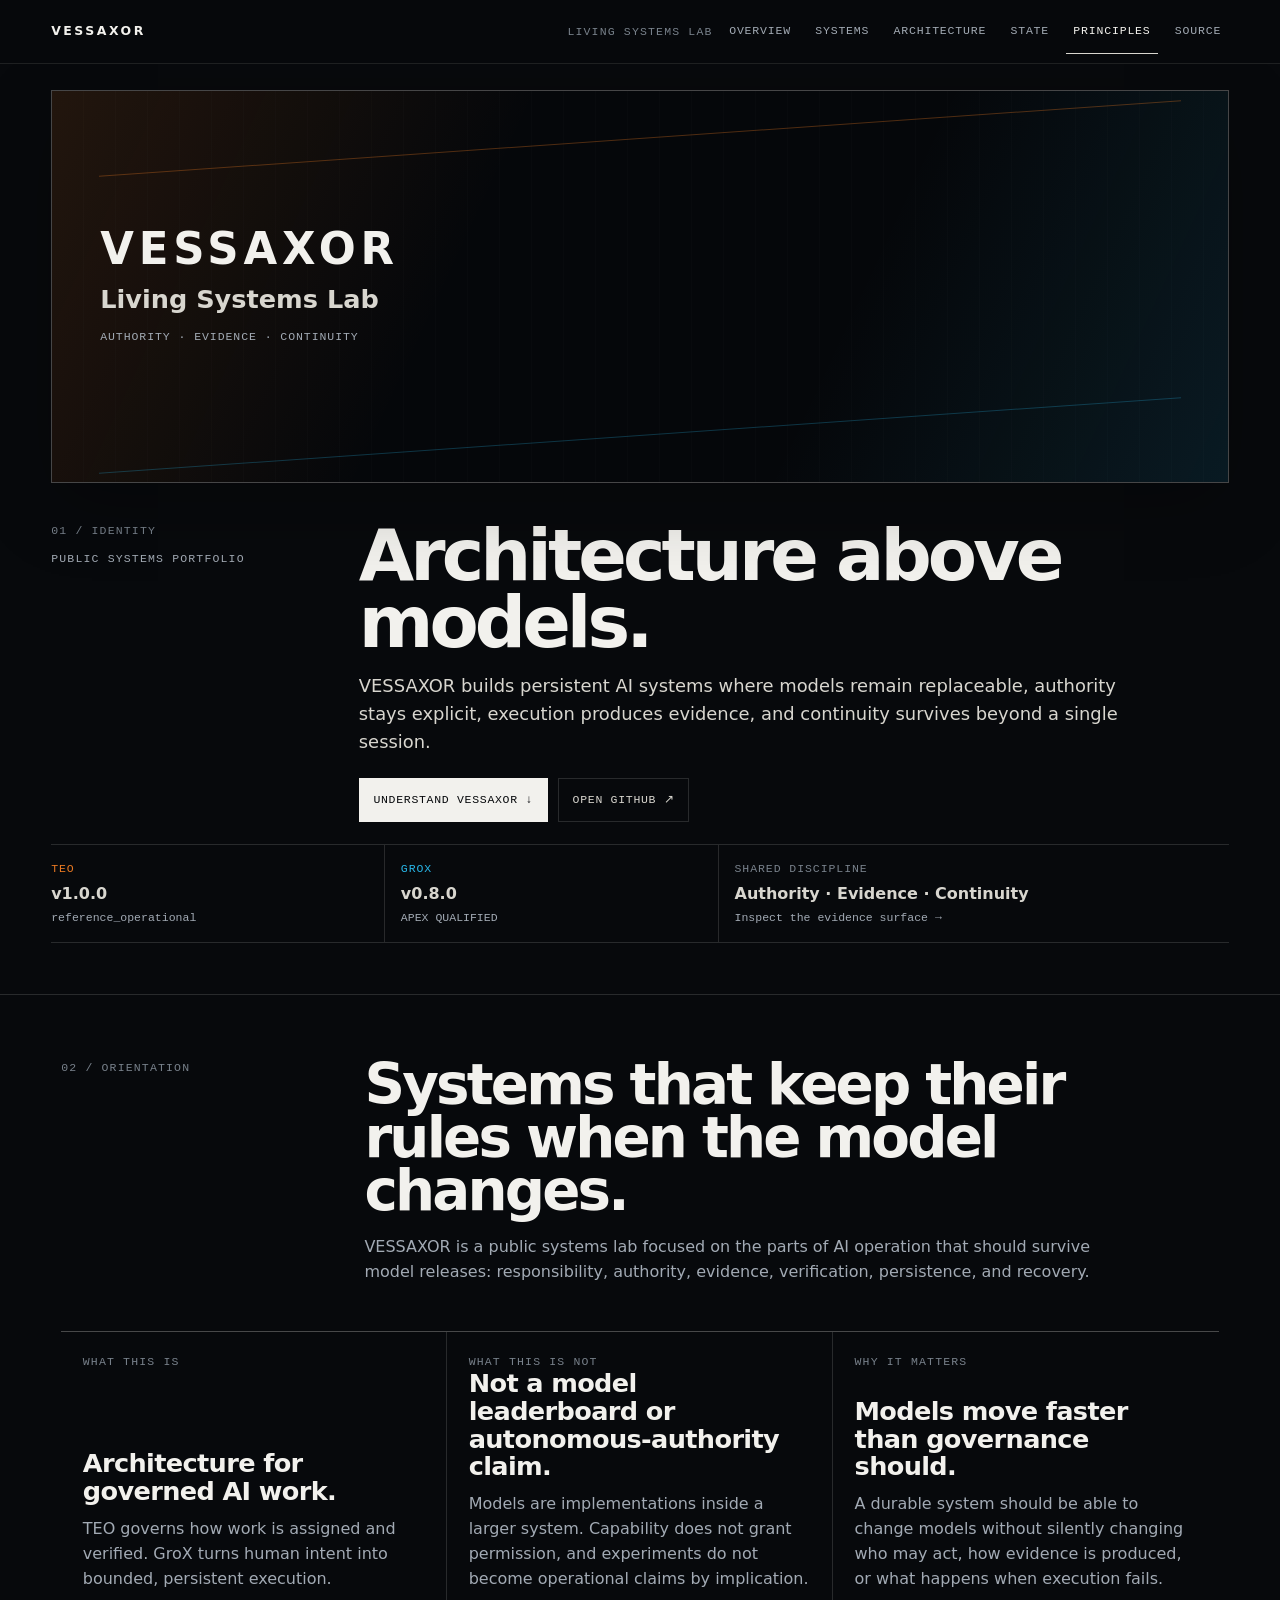
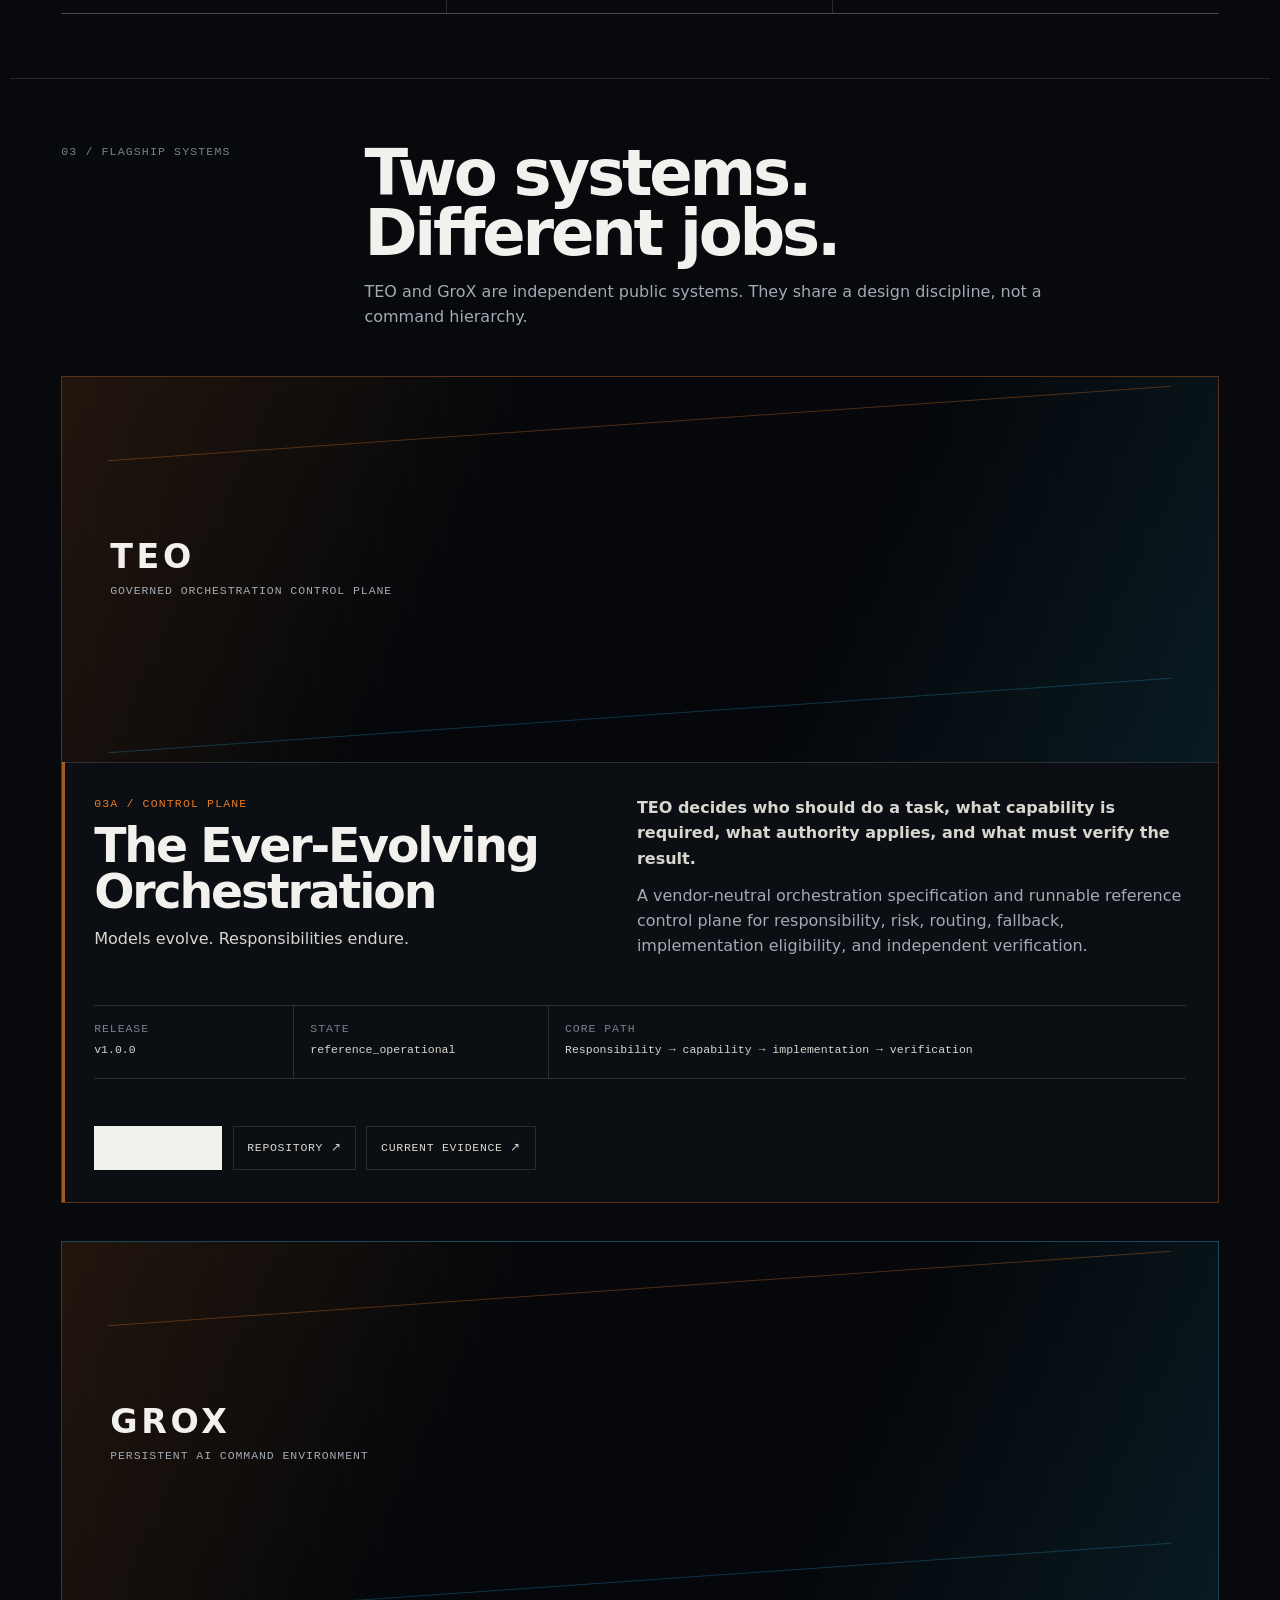
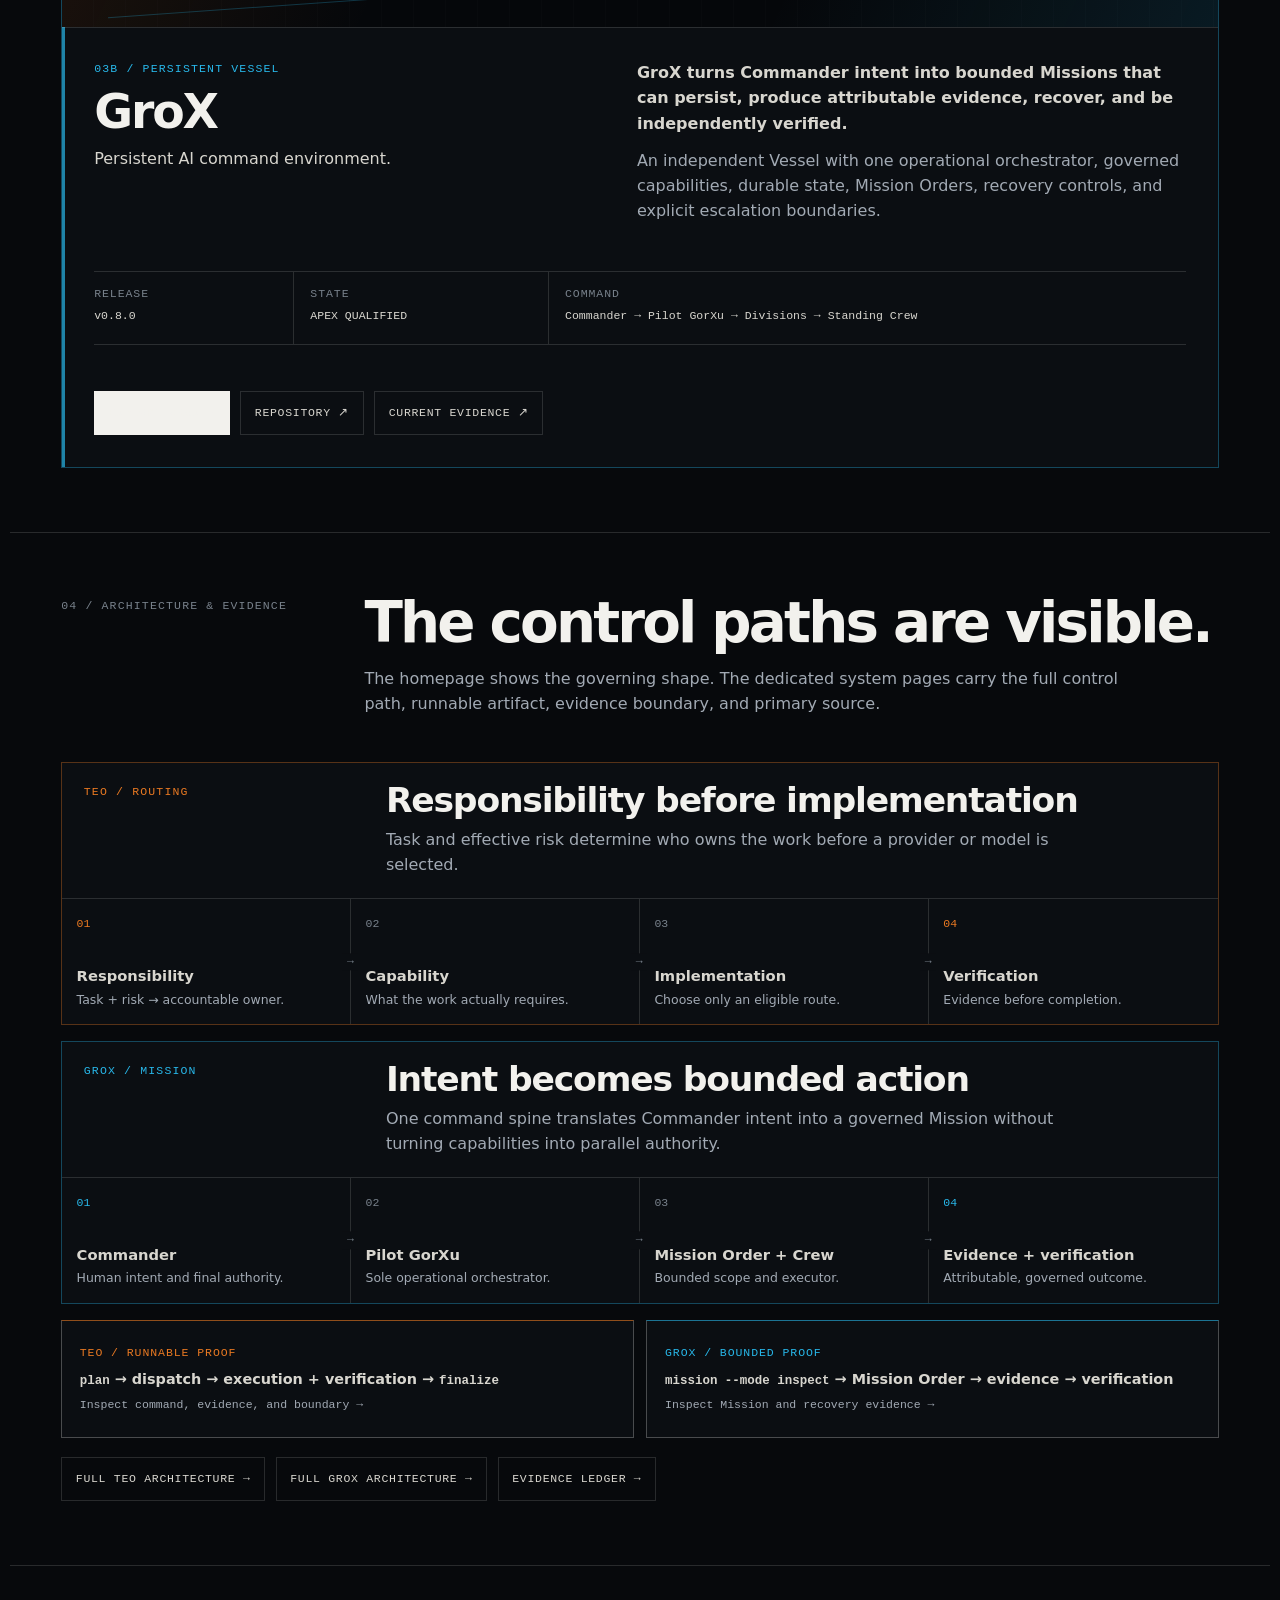
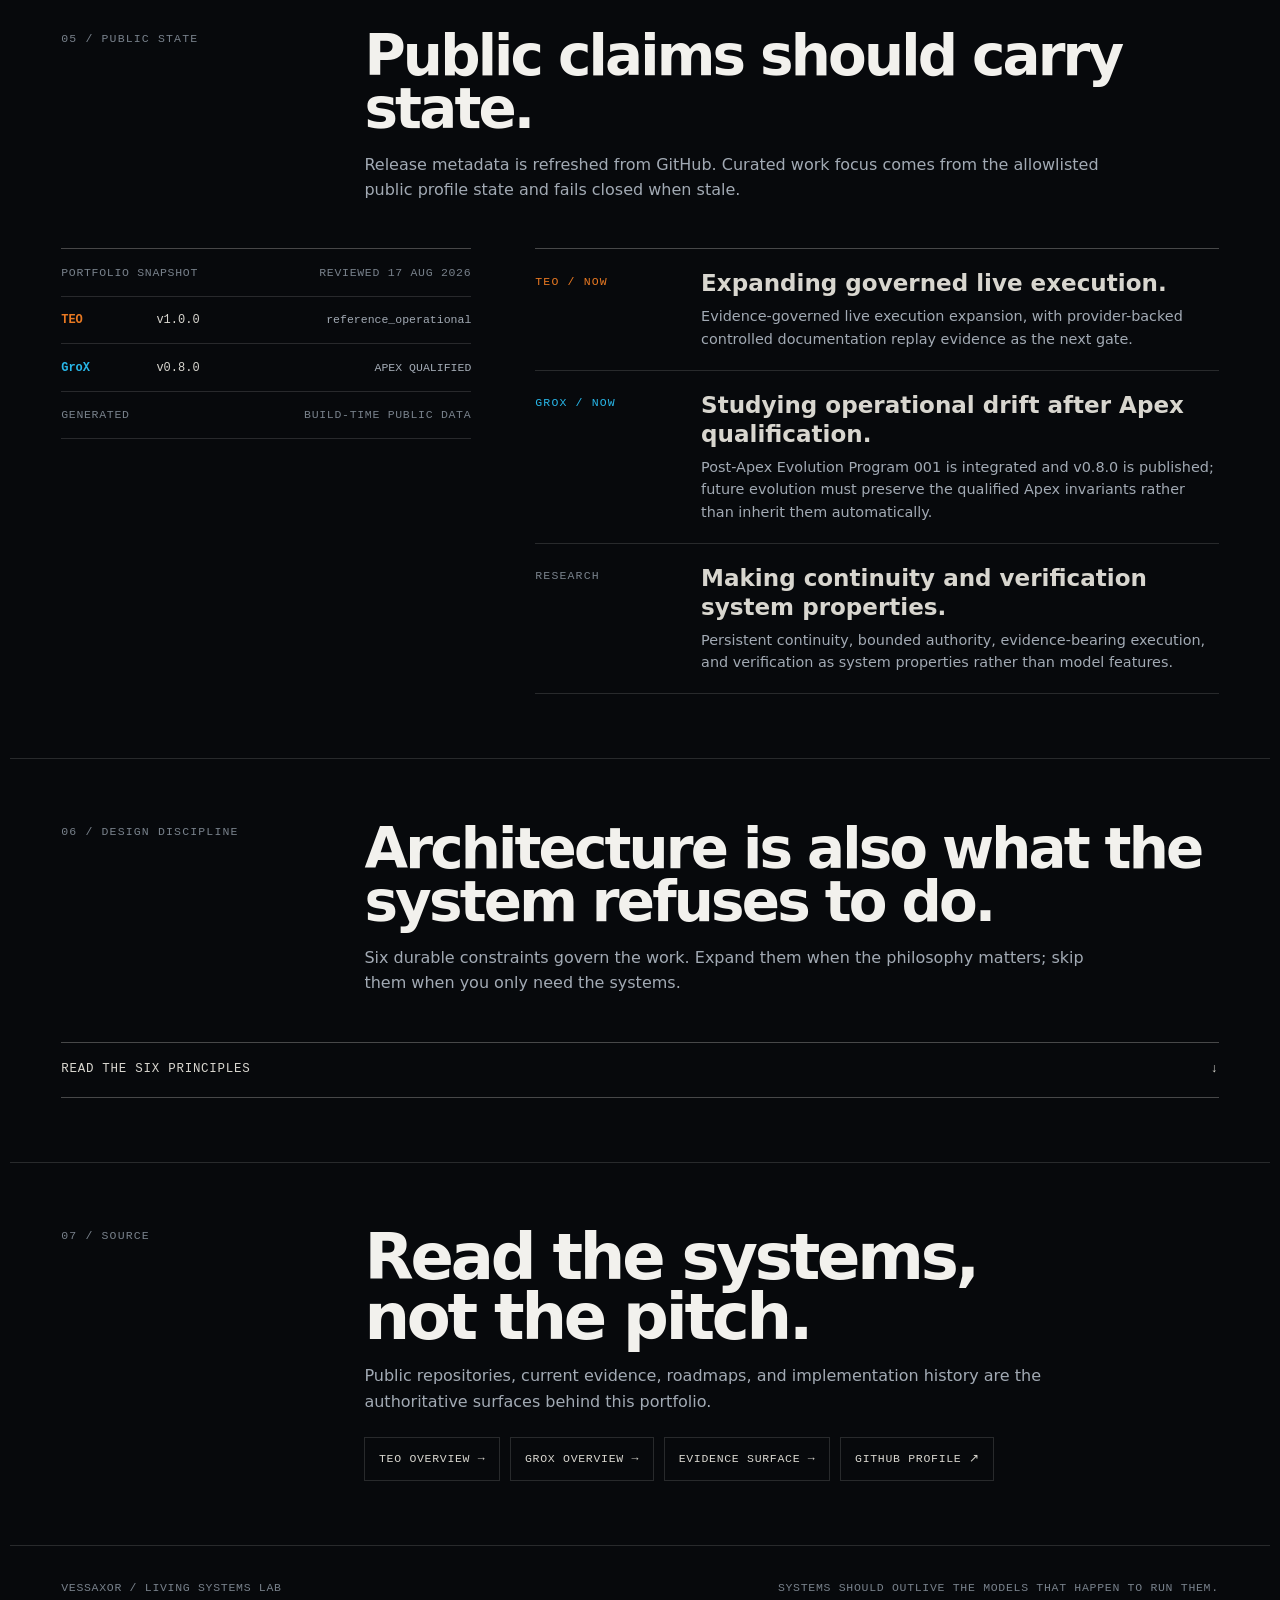
==== commit 163f90fa: "Serve high-density hero candidate" ====
--- a/index.html
+++ b/index.html
@@ -21,7 +21,8 @@
   <link rel="canonical" href="https://vessaxor-spec.github.io/" />
   <link rel="sitemap" type="application/xml" href="https://vessaxor-spec.github.io/sitemap.xml" />
   <link rel="icon" type="image/svg+xml" href="./assets/visuals/vessaxor-favicon.svg" />
-  <link rel="preload" href="./assets/visuals/vessaxor-hero-1200.webp" as="image" type="image/webp" media="(min-width: 641px)" />
+  <link rel="preload" href="./assets/visuals/vessaxor-hero-720.webp" as="image" type="image/webp" media="(max-width: 640px)" />
+  <link rel="preload" href="./assets/visuals/vessaxor-hero-2172.webp" as="image" type="image/webp" media="(min-width: 641px)" />
   <script type="application/ld+json">
     {
       "@context": "https://schema.org",
@@ -64,7 +65,7 @@
         <picture>
           <source
             type="image/webp"
-            srcset="./assets/visuals/vessaxor-hero-720.webp 720w, ./assets/visuals/vessaxor-hero-1200.webp 1200w, ./assets/visuals/vessaxor-hero-1800.webp 1800w"
+            srcset="./assets/visuals/vessaxor-hero-720.webp 720w, ./assets/visuals/vessaxor-hero-1200.webp 1200w, ./assets/visuals/vessaxor-hero-1800.webp 1800w, ./assets/visuals/vessaxor-hero-2172.webp 2172w"
             sizes="(max-width: 640px) calc(100vw - 2rem), (max-width: 1440px) 92vw, 1320px"
           />
           <img
